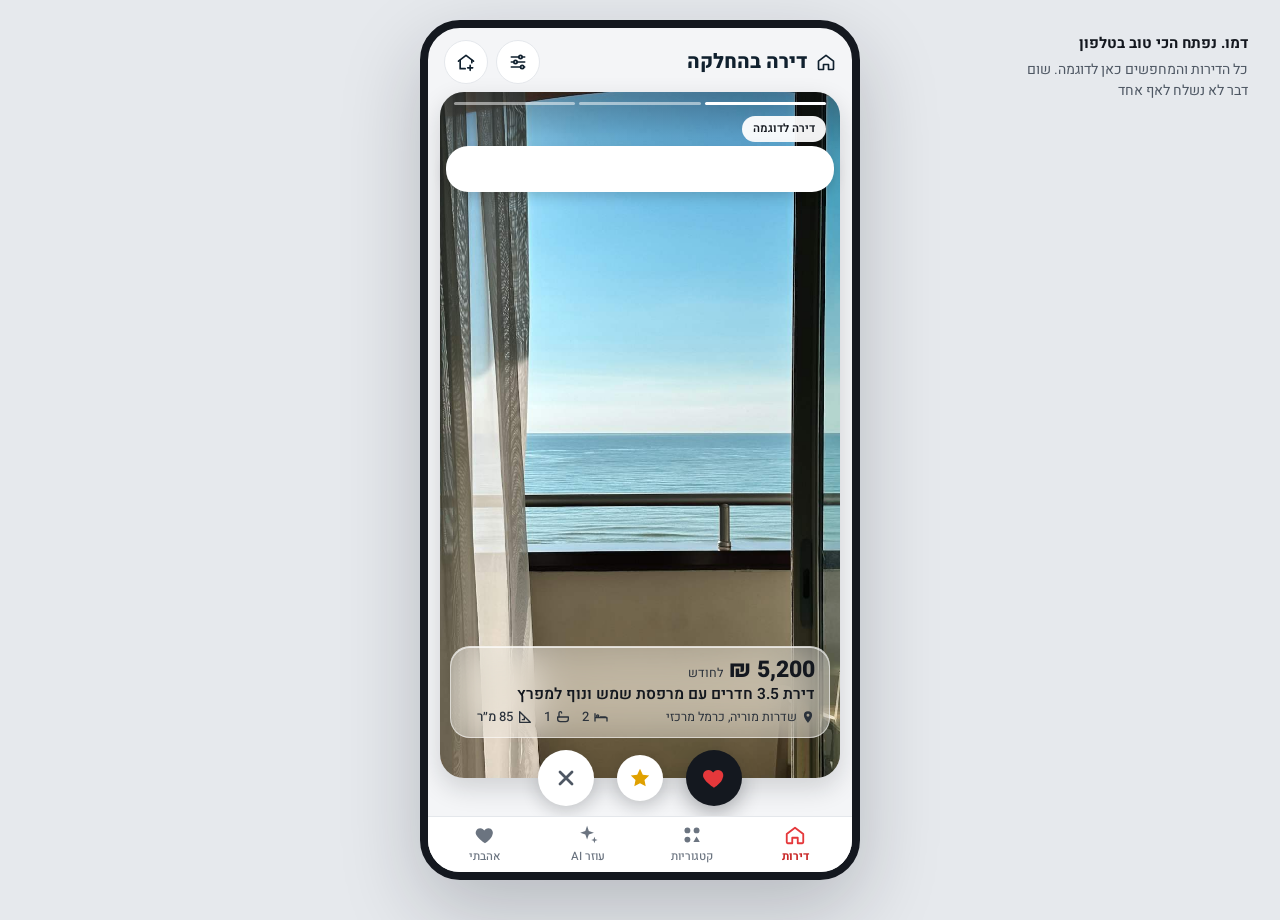
==== next/index.html @ 9be2443c "Preview at /next/: Hagai's picks from the 15 sketches (light shell, glass panel, red heart, fit ring" ====
<!doctype html>
<html lang="he" dir="rtl">
<head>
<meta charset="utf-8">
<meta name="viewport" content="width=device-width, initial-scale=1, viewport-fit=cover">
<meta name="theme-color" content="#F4F5F7">
<title>דירה בהחלקה · דמו</title>
<meta name="description" content="דמו לחיץ: מחליקים על דירות להשכרה במטרופולין חיפה, שומרים מה שאהבתם ושולחים פנייה לבעל הדירה.">
<meta property="og:title" content="דירה בהחלקה · דמו">
<meta property="og:description" content="מחליקים על דירות להשכרה. שומרים, מסמנים כוכב, ושולחים פנייה לבעל הדירה.">
<meta property="og:type" content="website">
<meta property="og:url" content="https://hagay-bot.github.io/dira-swipe-demo/v3/">
<meta property="og:image" content="https://hagay-bot.github.io/dira-swipe-demo/v3/og.png">
<meta property="og:image:width" content="1200">
<meta property="og:image:height" content="630">
<meta name="twitter:card" content="summary_large_image">
<link rel="preconnect" href="https://fonts.googleapis.com">
<link rel="preconnect" href="https://fonts.gstatic.com" crossorigin>
<link rel="stylesheet" href="https://fonts.googleapis.com/css2?family=Heebo:wght@400;500;600;700;800&display=swap">
<style>
/*
 * «זכוכית נוזלית» (הכרעת חגי 1.10.2026, כיוון 4): תמונה מלאה, פקדים צפים מזכוכית עבה, טקסט לבן.
 * כל צבע וכל זכוכית מוגדרים כאן. מראה אחד, בלי מצב כהה נפרד: הזכוכית יושבת תמיד על תמונה.
 */
:root {
  --ground: #1B3448;                      /* מתחת לתמונות, עד שהן נטענות */
  --tint: rgba(10, 24, 38, .32);          /* כהות מעל הרקע המטושטש, לקריאות */
  --ink: #FFFFFF;
  --ink-2: #DCE6F0;
  --ink-dark: #0E2A44;                    /* טקסט על זכוכית לבנה מלאה */
  --accent: #2E6CF6;
  --accent-2: #568FFF;
  --like: #23A866;
  --like-soft: #8EF5BE;
  --star: #2E6CF6;
  --star-soft: #A9C6FF;
  --nope: #F0473F;
  --nope-soft: #FFB4B4;
  --wait-soft: #FFD99A;

  /* זכוכית */
  --glass: rgba(255, 255, 255, .2);
  --glass-strong: rgba(255, 255, 255, .28);
  --glass-dim: rgba(255, 255, 255, .12);
  --glass-solid: rgba(255, 255, 255, .88);
  --glass-dark: rgba(14, 28, 44, .86);
  --edge: rgba(255, 255, 255, .6);
  --edge-dim: rgba(255, 255, 255, .38);
  --blur: blur(14px) saturate(1.9);
  --blur-heavy: blur(26px) saturate(1.8);
  --shine: inset 0 1.5px 1px rgba(255, 255, 255, .95), inset 0 -12px 26px rgba(255, 255, 255, .14);
  --lift: 0 14px 32px rgba(0, 0, 0, .22);
  --drop: radial-gradient(circle at 32% 26%, rgba(255, 255, 255, .95), rgba(255, 255, 255, .55) 42%, rgba(255, 255, 255, .35));
  --primary-fill: linear-gradient(180deg, rgba(86, 144, 255, .95), rgba(46, 108, 246, .95));
  --primary-glow: inset 0 1.5px 1px rgba(255, 255, 255, .7), inset 0 -8px 18px rgba(0, 0, 60, .2), 0 12px 26px rgba(46, 108, 246, .35);
  --text-lift: 0 1px 2px rgba(0, 0, 0, .35);

  --font: "Heebo", "Segoe UI", Arial, sans-serif;
  --fs-xs: 12px;
  --fs-s: 13.5px;
  --fs-m: 15.5px;
  --fs-l: 18px;
  --fs-xl: 21px;
  --fs-price: 28px;

  --sp-1: 4px;
  --sp-2: 8px;
  --sp-3: 12px;
  --sp-4: 16px;
  --sp-5: 20px;
  --sp-6: 24px;

  --r-s: 14px;
  --r-m: 20px;
  --r-l: 26px;
  --r-xl: 34px;
  --r-pill: 999px;

  --tap: 44px;
  --tabbar-room: 72px;                    /* כמה מקום להשאיר מעל התפריט הצף */
  --rb-offset: 83px;                      /* מרחק ✕ ו-♥ ממרכז ★ */
  --app-w: 440px;
  --swipe-ms: 300ms;                      /* נדרס מ-config.swipeMs בהפעלה */
  --snap-ms: 200ms;
  color-scheme: dark;
}

</style>
<style>
/* כל השאר. מאפיינים לוגיים בלבד (inline-start = ימין בעברית), בלי היפוכי כיוון */
* { box-sizing: border-box; -webkit-tap-highlight-color: transparent; }
[hidden] { display: none !important; }
html, body { height: 100%; margin: 0; }
body { background: var(--ground); color: var(--ink); font: 400 16px/1.5 var(--font); -webkit-font-smoothing: antialiased; overflow: hidden; }
button, input, select, textarea { font: inherit; color: inherit; }
button { cursor: pointer; }
option { color: var(--ink-dark); }
h1, h2, h3, p, ul, ol, dl, dd, fieldset { margin: 0; }
ul, ol { padding: 0; list-style: none; }
fieldset { border: 0; padding: 0; min-inline-size: 0; }
legend { padding: 0; }
a { color: var(--ink); }
:focus-visible { outline: 3px solid #FFFFFF; outline-offset: 2px; box-shadow: 0 0 0 6px rgba(46, 108, 246, .6); }
h1:focus, h2:focus { outline: none; box-shadow: none; }
::placeholder { color: rgba(255, 255, 255, .62); }
.sr-only { position: absolute !important; inline-size: 1px; block-size: 1px; padding: 0; margin: -1px; overflow: hidden; clip: rect(0 0 0 0); white-space: nowrap; border: 0; }

/* ——— חומרים: זכוכית, טיפה, כפתור ראשי ——— */
.glass, .app-top .brand, .icon-btn, .chip, .opt, .yn button, .btn-ghost, .tabbar, .sheet-x, .composer, .chat-top, .fav, .req, .owner-apt, .empty, .reveal, .stat-row div, .ai-card, .search, .note, .step, .form, .log table {
  background: var(--glass);
  border: 1px solid var(--edge);
  -webkit-backdrop-filter: var(--blur);
  backdrop-filter: var(--blur);
  box-shadow: var(--shine), var(--lift);
}
.btn-primary { background: var(--primary-fill); border: 1px solid rgba(255, 255, 255, .55); box-shadow: var(--primary-glow); color: #FFFFFF; }

/* ——— מעטפת: רקע מטושטש מתמונת הדירה, ומסכים מעליו ——— */
#app { position: relative; max-inline-size: var(--app-w); block-size: 100vh; block-size: 100dvh; margin-inline: auto; overflow: hidden; background: var(--ground); isolation: isolate; }
.ambient { position: absolute; inset: -120px; z-index: -1; background-color: var(--ground); background-size: cover; background-position: center; filter: blur(38px) saturate(1.7) brightness(.8); transition: background-image .6s; }
.ambient::after { content: ""; position: absolute; inset: 0; background: var(--tint); }
.screen-host { position: absolute; inset: 0; }
.screen { position: absolute; inset: 0; display: flex; flex-direction: column; text-shadow: var(--text-lift); }
.tabs-on .screen { padding-block-end: var(--tabbar-room); }
.scroll { overflow-y: auto; overscroll-behavior: contain; -webkit-overflow-scrolling: touch; }
.grow { flex: 1; min-block-size: 0; }
.aside { display: none; }
@media (min-width: 760px) {
  body { background: #0F2131; }
  #app { block-size: min(880px, calc(100dvh - 40px)); margin-block: 20px; border-radius: 40px; box-shadow: 0 30px 80px rgba(0, 0, 0, .45); border: 8px solid #1F3A50; }
  .aside { display: block; position: fixed; inset-block-start: 32px; inset-inline-start: 32px; max-inline-size: 230px; color: var(--ink-2); font-size: 14px; }
  .aside b { display: block; color: var(--ink); font-size: 15px; margin-block-end: var(--sp-1); }
}

/* ——— כותרות צפות ——— */
.app-top { position: relative; z-index: 6; display: flex; align-items: center; justify-content: space-between; gap: var(--sp-2); padding: 12px 14px 4px; }
.app-top .brand { display: flex; align-items: center; gap: 8px; block-size: 48px; padding-inline: 18px; border-radius: 24px; font-weight: 700; font-size: 19px; }
.brand svg { inline-size: 20px; block-size: 20px; }
.top-icons { display: flex; gap: var(--sp-2); }
.icon-btn { position: relative; inline-size: 48px; block-size: 48px; border-radius: 50%; display: grid; place-items: center; padding: 0; flex: none; color: var(--ink); }
.icon-btn svg { inline-size: 20px; block-size: 20px; }
.icon-btn .dot { position: absolute; inset-block-start: 9px; inset-inline-end: 9px; inline-size: 10px; block-size: 10px; border-radius: 50%; background: var(--nope); border: 2px solid #FFFFFF; }
.page-top { position: relative; display: flex; align-items: center; justify-content: center; min-block-size: 64px; padding: 12px 70px 4px; flex: none; }
.page-top h1 { display: flex; align-items: center; block-size: 48px; padding-inline: 22px; border-radius: 24px; font-size: 18px; font-weight: 700; text-align: center; background: var(--glass); border: 1px solid var(--edge); -webkit-backdrop-filter: var(--blur); backdrop-filter: var(--blur); box-shadow: var(--shine), var(--lift); }
.page-top .back { position: absolute; inset-inline-start: 14px; inset-block-start: 12px; }
.owner-top .brand { font-size: 16px; gap: 10px; }
.pill-demo { font-size: 11.5px; font-weight: 600; color: var(--ink-dark); background: var(--glass-solid); border-radius: var(--r-pill); padding: 3px 9px; text-shadow: none; }

/* ——— ניווט תחתון: קפסולה צפה ——— */
.tabbar { position: absolute; z-index: 30; inset-inline: 18px; inset-block-end: calc(10px + env(safe-area-inset-bottom)); block-size: 52px; border-radius: 26px; display: flex; align-items: center; gap: 2px; padding-inline: 6px; }
.tab { position: relative; flex: 1; block-size: 44px; border: 0; border-radius: 22px; background: none; display: grid; justify-items: center; align-content: center; gap: 2px; padding: 0; color: var(--ink); font-size: 11px; font-weight: 500; text-shadow: var(--text-lift); }
.tab svg { inline-size: 19px; block-size: 19px; }
.tab[aria-current="page"] { background: rgba(255, 255, 255, .38); color: var(--ink-dark); font-weight: 700; text-shadow: none; }
.tab .badge { position: absolute; inset-block-start: 0; inset-inline-end: calc(50% - 24px); min-inline-size: 18px; block-size: 18px; border-radius: var(--r-pill); background: var(--nope); color: #FFFFFF; font-size: 11px; line-height: 18px; padding-inline: 5px; text-shadow: none; }

/* ——— כפתורים ——— */
.btn-primary, .btn-ghost { display: flex; align-items: center; justify-content: center; gap: var(--sp-2); inline-size: 100%; min-block-size: 52px; border-radius: 26px; padding: 12px var(--sp-4); font-weight: 700; text-decoration: none; text-align: center; text-shadow: none; }
.btn-primary { font-size: 16.5px; }
.btn-ghost { color: var(--ink); font-size: var(--fs-m); font-weight: 600; }
.btn-primary svg, .btn-ghost svg { inline-size: 19px; block-size: 19px; flex: none; }
.btn-small { inline-size: auto; min-block-size: 44px; padding: 8px 16px; font-size: 14.5px; }
.btn-row { display: grid; gap: 10px; }
.two-btn { display: grid; grid-template-columns: 1fr 1fr; gap: 10px; }
.chips { display: flex; gap: var(--sp-2); overflow-x: auto; padding: var(--sp-1) 14px var(--sp-2); scrollbar-width: none; }
.chips::-webkit-scrollbar { display: none; }
.chip { flex: none; display: inline-flex; align-items: center; gap: 6px; min-block-size: 38px; border-radius: 19px; padding: 5px 14px; font-size: 14px; font-weight: 600; white-space: nowrap; color: var(--ink); box-shadow: var(--shine); }
.chip.on, .chip[aria-pressed="true"], .opt[aria-pressed="true"], .yn button[aria-pressed="true"] { background: var(--glass-solid); border-color: rgba(255, 255, 255, .95); color: var(--ink-dark); text-shadow: none; }
.chip svg { inline-size: 15px; block-size: 15px; }
.opts { display: flex; flex-wrap: wrap; gap: var(--sp-2); }
.opt { min-inline-size: var(--tap); min-block-size: 40px; border-radius: 20px; padding: 6px 16px; font-weight: 600; font-size: 14.5px; color: var(--ink); box-shadow: var(--shine); }
.linkish { border: 0; background: none; color: var(--ink); text-decoration: underline; text-underline-offset: 3px; font-weight: 700; padding: var(--sp-1) 0; min-block-size: 32px; justify-self: start; }

/* ——— טפסים ——— */
.field { display: grid; gap: 6px; }
.field > label, .field > .label, .media-add .label { font-size: 13px; font-weight: 600; color: var(--ink-2); }
.field input, .field select, .field textarea { inline-size: 100%; min-block-size: 46px; padding: 10px 14px; border-radius: 16px; font-size: 15.5px; color: var(--ink); background: var(--glass-dim); border: 1px solid var(--edge-dim); text-shadow: none; }
.field input:focus, .field select:focus, .field textarea:focus { outline: none; border-color: #FFFFFF; background: rgba(255, 255, 255, .18); }
.field textarea { min-block-size: 84px; resize: vertical; line-height: 1.5; }
.field .err { color: var(--nope-soft); font-size: 13px; font-weight: 600; }
.field.bad > label { color: var(--nope-soft); }
.field.bad input, .field.bad select { background: rgba(255, 90, 90, .16); border: 1.5px solid rgba(255, 150, 150, .85); }
.row2 { display: grid; grid-template-columns: 1fr 1fr; gap: var(--sp-3); }
.row3 { display: grid; grid-template-columns: repeat(3, 1fr); gap: 10px; }
.note { font-size: 13.5px; color: var(--ink-2); border-radius: var(--r-s); padding: 10px var(--sp-3); box-shadow: var(--shine); }
.fine { font-size: 13.5px; color: var(--ink-2); text-align: center; }

/* ——— ערימה: התמונה ממלאת את המסך, הפקדים צפים ——— */
.deck-screen .app-top { position: absolute; inset-inline: 0; inset-block-start: 0; }
.deck-screen .filter-row { position: absolute; z-index: 6; inset-inline: 0; inset-block-start: 66px; }
.filter-row .chip { font-size: 13px; min-block-size: 34px; padding: 3px 12px; }
.deck { position: absolute; inset: 0; }
.card { position: absolute; inset: 0; overflow: hidden; background: var(--ground); touch-action: none; user-select: none; -webkit-user-select: none; will-change: transform; }
.card.under { transform: scale(.94); border-radius: 34px; filter: brightness(.7); }
.card.fly { transition: transform var(--swipe-ms) cubic-bezier(.3, .6, .4, 1), opacity var(--swipe-ms); border-radius: 34px; }
.card.snap { transition: transform var(--snap-ms) ease; }
.card:focus-visible { outline-offset: -6px; }
.card::after { content: ""; position: absolute; inset-inline: 0; inset-block-end: 0; block-size: 36%; background: linear-gradient(to top, rgba(8, 18, 30, .78), rgba(8, 18, 30, .35) 55%, rgba(8, 18, 30, 0)); pointer-events: none; }
.photo, .photo svg, .photo img { position: absolute; inset: 0; inline-size: 100%; block-size: 100%; object-fit: cover; display: block; }
.bars { position: absolute; inset-block-start: 122px; inset-inline: 28px; display: flex; gap: 5px; z-index: 2; }
.filter-row:not([hidden]) ~ .deck .bars { inset-block-start: 116px; }
.bar { flex: 1; block-size: 4px; border-radius: 4px; background: rgba(255, 255, 255, .4); }
.bar.on { background: #FFFFFF; }
.card-tags { position: absolute; inset-block-start: 136px; inset-inline: 22px; display: flex; gap: 6px; flex-wrap: wrap; z-index: 2; }
.tag { font-size: 12.5px; font-weight: 600; border-radius: var(--r-pill); padding: 5px 12px; color: var(--ink); background: rgba(255, 255, 255, .22); border: 1px solid var(--edge); -webkit-backdrop-filter: blur(10px); backdrop-filter: blur(10px); box-shadow: inset 0 1px 1px rgba(255, 255, 255, .9); text-shadow: var(--text-lift); }
.tag-mine { background: rgba(52, 199, 123, .45); }
.tag-star { background: rgba(46, 108, 246, .5); }
.tag-similar { background: rgba(14, 42, 68, .45); }
.info { position: absolute; z-index: 3; inset-inline: 18px; inset-block-end: 118px; padding: 0; display: grid; gap: 0; cursor: pointer; text-shadow: 0 1px 3px rgba(0, 0, 0, .7), 0 0 12px rgba(0, 0, 0, .35); }
/* התמונה מוכרת את הדירה: המידע בשורה אחת לכותרת, קטן, צמוד לכפתורים, והזכוכית שקופה כמעט לגמרי */
.info .title { font-size: 16.5px; font-weight: 700; line-height: 1.25; white-space: nowrap; overflow: hidden; text-overflow: ellipsis; }
.loc { display: flex; align-items: center; gap: var(--sp-1); font-size: 12.5px; line-height: 1.35; color: #EEF4FA; }
.loc svg { inline-size: 14px; block-size: 14px; flex: none; }
.specs-row { display: flex; align-items: center; justify-content: space-between; gap: var(--sp-2); }
.info .price { font-size: 18px; line-height: 1.3; }
.info .specs { font-size: 12.5px; }
.price { font-size: var(--fs-price); font-weight: 700; font-variant-numeric: tabular-nums; white-space: nowrap; }
.specs { display: flex; gap: var(--sp-3); font-size: 14px; font-weight: 600; font-variant-numeric: tabular-nums; }
.specs > span { display: inline-flex; align-items: center; gap: var(--sp-1); white-space: nowrap; }
.specs svg { inline-size: 16px; block-size: 16px; }
.stamp { position: absolute; inset-block-start: 200px; z-index: 4; opacity: 0; pointer-events: none; font-size: 26px; font-weight: 700; padding: 6px 18px; border-radius: 22px; border: 2px solid; background: rgba(255, 255, 255, .88); text-shadow: none; }
.stamp-like { inset-inline-end: 26px; color: var(--like); transform: rotate(-10deg); }
.stamp-nope { inset-inline-start: 26px; color: var(--nope); transform: rotate(10deg); }
.stamp-star { inset-block-start: 250px; inset-inline: 0; margin-inline: auto; inline-size: max-content; color: var(--star); }
/*
 * הכרעה 5: ✕ משמאל, ★ באמצע, ♥ מימין. המיקום קבוע במפורש ולא תלוי ב-direction:
 * שלושת הכפתורים באותו תא ממורכז, וכל אחד מוזז על ציר x הפיזי. סדר ה-DOM ♥ ★ ✕ שומר על סדר קריאה מימין לשמאל.
 */
.actions { position: absolute; z-index: 5; inset-inline: 0; inset-block-end: 68px; display: grid; place-items: center; }
.actions > .rb { grid-area: 1 / 1; }
.rb-like { translate: var(--rb-offset) 0; }
.rb-nope { translate: calc(-1 * var(--rb-offset)) 0; }
.rb { display: grid; place-items: center; inline-size: 48px; block-size: 48px; border-radius: 50%; padding: 0; background: var(--drop); border: 1px solid rgba(255, 255, 255, .8); -webkit-backdrop-filter: blur(10px) saturate(1.8); backdrop-filter: blur(10px) saturate(1.8); box-shadow: inset 0 -6px 14px rgba(255, 255, 255, .4), 0 12px 26px rgba(0, 0, 0, .22); transition: transform .12s; }
.rb svg { inline-size: 22px; block-size: 22px; }
.rb-nope { color: var(--nope); }
.rb-star { color: var(--star); inline-size: 44px; block-size: 44px; }
.rb-star svg { inline-size: 19px; block-size: 19px; }
.rb-like { color: var(--like); }
.rb:active { transform: scale(.92); }

/* ——— מסך ריק ——— */
.empty { position: absolute; z-index: 3; inset-inline: 18px; inset-block-start: 50%; transform: translateY(-55%); display: flex; flex-direction: column; align-items: center; text-align: center; padding: 28px 22px 22px; gap: 10px; border-radius: var(--r-xl); }
.screen > .scroll > .empty, [data-body] > .empty { position: static; transform: none; margin: 40px 18px; }
.empty .big { inline-size: 72px; block-size: 72px; border-radius: 50%; display: grid; place-items: center; color: var(--ink-dark); background: var(--drop); border: 1px solid rgba(255, 255, 255, .8); text-shadow: none; }
.empty .big svg { inline-size: 32px; block-size: 32px; }
.empty h2 { font-size: 20px; font-weight: 700; }
.empty p { color: var(--ink-2); max-inline-size: 30ch; }
.empty .btn-row { inline-size: 100%; margin-block-start: 6px; }

/* ——— הודעות ——— */
.toast { position: absolute; inset-inline: 18px; inset-block-start: 118px; z-index: 70; padding: 12px 16px; border-radius: 22px; font-size: 14.5px; font-weight: 600; color: var(--ink); background: rgba(14, 30, 48, .72); border: 1px solid rgba(255, 255, 255, .35); -webkit-backdrop-filter: var(--blur); backdrop-filter: var(--blur); box-shadow: var(--shine), var(--lift); opacity: 0; transform: translateY(-12px); pointer-events: none; transition: opacity .2s, transform .2s; }
.toast.show { opacity: 1; transform: none; }
.toast.ok { background: rgba(26, 120, 76, .78); }
.banner { position: absolute; inset-block-start: 12px; inset-inline: 14px; z-index: 65; display: flex; align-items: center; gap: var(--sp-3); padding: 10px 14px; border-radius: 28px; text-align: start; color: var(--ink); background: rgba(255, 255, 255, .24); border: 1px solid var(--edge); -webkit-backdrop-filter: var(--blur-heavy); backdrop-filter: var(--blur-heavy); box-shadow: var(--shine), var(--lift); transform: translateY(-140%); transition: transform .35s cubic-bezier(.2, .9, .3, 1.2); text-shadow: var(--text-lift); }
.banner.show { transform: none; }
.banner-sign { flex: none; inline-size: 40px; block-size: 40px; border-radius: 50%; display: grid; place-items: center; color: var(--like); background: var(--drop); border: 1px solid rgba(255, 255, 255, .8); }
.banner-sign svg { inline-size: 18px; block-size: 18px; }
.banner-text b { display: block; font-size: 15px; }
.banner-text span { font-size: var(--fs-s); color: #EEF4FA; }

/* כשגיליון פתוח, ההודעה עולה למעלה כדי לא להסתיר את הכפתור הראשי */
/* ההודעה למעלה, מתחת לכותרת, כדי לא להסתיר את התמונה ואת הכפתורים. כשגיליון פתוח היא עולה עוד */
#app:has(> .sheet) .toast { inset-block-start: 14px; }

/* ——— גיליון: זכוכית כהה שעולה מעל התמונה ——— */
.sheet { position: absolute; inset: 0; z-index: 60; display: flex; flex-direction: column; justify-content: flex-end; }
.sheet-scrim { position: absolute; inset: 0; background: rgba(6, 14, 24, .6); border: 0; inline-size: 100%; padding: 0; }
.sheet-body { position: relative; max-block-size: 90%; display: flex; flex-direction: column; border-radius: 36px 36px 0 0; color: var(--ink); background: var(--glass-dark); border: 1px solid rgba(255, 255, 255, .4); border-block-end: 0; -webkit-backdrop-filter: var(--blur-heavy); backdrop-filter: var(--blur-heavy); box-shadow: inset 0 1.5px 1px rgba(255, 255, 255, .7), 0 -10px 40px rgba(0, 0, 0, .25); animation: up .3s cubic-bezier(.2, .9, .3, 1); text-shadow: var(--text-lift); }
@keyframes up { from { transform: translateY(60px); opacity: .6; } to { transform: none; opacity: 1; } }
.sheet-bar { position: relative; display: flex; justify-content: center; padding-block: 10px 4px; }
.sheet-grip { inline-size: 40px; block-size: 5px; border-radius: 5px; background: rgba(255, 255, 255, .45); }
.sheet-x { position: absolute; inset-inline-end: 14px; inset-block-start: 10px; inline-size: 40px; block-size: 40px; border-radius: 50%; display: grid; place-items: center; padding: 0; color: var(--ink); box-shadow: var(--shine); }
.sheet-x svg { inline-size: 18px; block-size: 18px; }
.sheet-content { overflow-y: auto; overscroll-behavior: contain; padding: 6px 18px calc(24px + env(safe-area-inset-bottom)); display: grid; gap: 12px; }
.sheet-content h2 { font-size: 21px; font-weight: 700; line-height: 1.3; padding-inline-end: 44px; }
.sheet-content .sub { color: var(--ink-2); font-size: 13.5px; margin-block-start: -8px; }
.sheet-head { display: flex; align-items: center; justify-content: space-between; gap: var(--sp-2); padding-inline-end: 44px; }
.sheet-head h2 { display: flex; align-items: center; gap: 6px; padding: 0; }
.sheet-head svg { inline-size: 20px; block-size: 20px; }
.q { display: grid; gap: var(--sp-2); }
.q-label { display: block; font-weight: 600; font-size: 14px; color: var(--ink-2); }
.range { inline-size: 100%; accent-color: #FFFFFF; block-size: 32px; margin: 0; }
.range-out { font-weight: 700; font-variant-numeric: tabular-nums; color: var(--ink); }
.search { display: flex; align-items: center; gap: var(--sp-2); border-radius: 23px; padding-inline: 14px; box-shadow: var(--shine); }
.search:focus-within { border-color: #FFFFFF; }
.search input { flex: 1; border: 0; padding: 11px 0; font-size: 16px; background: transparent; min-inline-size: 0; color: var(--ink); }
.search input:focus { outline: none; }
.search svg { inline-size: 18px; block-size: 18px; flex: none; }
.sheet-foot { margin-block-start: var(--sp-2); }
.sheet-photo { position: relative; block-size: 200px; border-radius: 24px; overflow: hidden; border: 1px solid rgba(255, 255, 255, .35); }
.detail-price { display: flex; justify-content: space-between; align-items: center; gap: var(--sp-2); }
.detail-price .price { font-size: 26px; }
.kv { display: grid; grid-template-columns: auto 1fr; gap: 7px 14px; font-size: 14.5px; padding: 12px 14px; border-radius: var(--r-m); background: rgba(255, 255, 255, .1); border: 1px solid rgba(255, 255, 255, .28); }
.kv dt { color: #C9D6E3; }
.kv dd { font-weight: 600; font-variant-numeric: tabular-nums; }
.kv dd.yes { color: var(--like-soft); }
.kv dd.no { color: var(--nope-soft); }
.feat-list { display: flex; flex-wrap: wrap; gap: 6px; }
.feat-list li { font-size: 13px; font-weight: 600; padding: 5px 11px; border-radius: var(--r-pill); background: rgba(255, 255, 255, .16); border: 1px solid rgba(255, 255, 255, .4); box-shadow: inset 0 1px 1px rgba(255, 255, 255, .6); }
.sec-title { font-weight: 700; font-size: 15px; margin-block-start: 4px; }
.credit { font-size: 12px; color: #B9C8D6; }
.sheet-actions { position: sticky; inset-block-end: calc(-24px - env(safe-area-inset-bottom)); margin-inline: -18px; margin-block-end: calc(-24px - env(safe-area-inset-bottom)); padding: 14px 18px calc(22px + env(safe-area-inset-bottom)); background: rgba(14, 28, 44, .94); border-block-start: 1px solid rgba(255, 255, 255, .22); -webkit-backdrop-filter: blur(20px); backdrop-filter: blur(20px); }
.status { text-align: center; font-weight: 700; padding: 10px; border-radius: var(--r-pill); text-shadow: none; }
.status.ok { color: #FFFFFF; background: rgba(52, 199, 123, .45); border: 1px solid rgba(170, 255, 205, .65); }
.status.wait { color: #FFFFFF; background: rgba(240, 170, 40, .42); border: 1px solid rgba(255, 220, 150, .7); }

/* ——— אהבתי ——— */
.fav-list { display: grid; gap: 10px; padding: 6px 14px var(--sp-4); }
.fav { display: flex; align-items: center; gap: var(--sp-2); border-radius: var(--r-l); padding: 10px; }
.fav-main { flex: 1; min-inline-size: 0; display: flex; align-items: center; gap: var(--sp-3); border: 0; background: none; padding: 0; text-align: start; color: var(--ink); }
.fav .thumb { position: relative; flex: none; inline-size: 76px; block-size: 76px; border-radius: 18px; overflow: hidden; border: 1px solid rgba(255, 255, 255, .5); }
.fav .main { flex: 1; min-inline-size: 0; display: grid; }
.fav .main b { font-size: 15px; font-weight: 700; line-height: 1.3; overflow: hidden; text-overflow: ellipsis; white-space: nowrap; }
.fav .main .p { color: var(--star-soft); font-weight: 700; font-size: 15px; }
.fav .main small { color: var(--ink-2); font-size: 12.5px; }
.fav .side { flex: none; display: grid; justify-items: center; gap: 6px; }
.unsave { inline-size: 40px; block-size: 40px; }
.unsave svg { color: var(--nope-soft); inline-size: 18px; block-size: 18px; }
.state { font-size: 11.5px; font-weight: 700; border-radius: var(--r-pill); padding: 3px 9px; white-space: nowrap; color: #FFFFFF; text-shadow: none; }
.state.wait { background: rgba(240, 170, 40, .45); border: 1px solid rgba(255, 220, 150, .7); }
.state.ok { background: rgba(52, 199, 123, .42); border: 1px solid rgba(160, 255, 200, .6); }
.state.star { background: rgba(46, 108, 246, .45); border: 1px solid rgba(170, 200, 255, .65); }
[data-body] > .fine { padding: 0 var(--sp-5) var(--sp-4); }

/* ——— קטגוריות ——— */
.cat-grid { display: grid; grid-template-columns: 1fr 1fr; gap: var(--sp-3); padding: 6px 14px var(--sp-5); }
.cat { position: relative; inline-size: 100%; block-size: 160px; border-radius: var(--r-l); overflow: hidden; padding: 0; background: var(--ground); border: 1px solid rgba(255, 255, 255, .5); box-shadow: var(--lift); color: var(--ink); }
.cat .label { position: absolute; inset-inline: 8px; inset-block-end: 8px; z-index: 2; padding: 8px 12px; border-radius: 18px; font-weight: 700; font-size: 16px; text-align: start; background: rgba(255, 255, 255, .2); border: 1px solid var(--edge); -webkit-backdrop-filter: var(--blur); backdrop-filter: var(--blur); box-shadow: inset 0 1px 1px rgba(255, 255, 255, .9); text-shadow: var(--text-lift); }
.cat .label small { display: block; font-weight: 500; font-size: 12px; color: #EEF4FA; }
.cat .badge2 { position: absolute; inset-inline-end: 10px; inset-block-start: 10px; z-index: 2; inline-size: 36px; block-size: 36px; border-radius: 50%; display: grid; place-items: center; font-size: 18px; background: var(--drop); border: 1px solid rgba(255, 255, 255, .8); }

/* ——— עוזר ושיחה ——— */
.msgs { flex: 1; min-block-size: 0; overflow-y: auto; padding: 10px 14px; display: flex; flex-direction: column; gap: 10px; }
.msg { max-inline-size: 82%; padding: 10px 14px; font-size: 15px; line-height: 1.45; }
.msg.me { align-self: flex-start; border-radius: 22px 22px 22px 6px; background: var(--primary-fill); border: 1px solid rgba(255, 255, 255, .5); box-shadow: inset 0 1px 1px rgba(255, 255, 255, .6), 0 8px 20px rgba(46, 108, 246, .25); }
.msg.them, .msg.bot { align-self: flex-end; border-radius: 22px 22px 6px 22px; background: var(--glass); border: 1px solid var(--edge); -webkit-backdrop-filter: var(--blur); backdrop-filter: var(--blur); box-shadow: inset 0 1.5px 1px rgba(255, 255, 255, .9), 0 8px 20px rgba(0, 0, 0, .15); }
.msg.sys { align-self: center; max-inline-size: 92%; background: transparent; color: var(--ink-2); font-size: 12.5px; text-align: center; padding: 2px var(--sp-2); }
.suggest { padding: 0; flex-wrap: wrap; overflow: visible; }
.ai-results { align-self: stretch; display: grid; gap: 10px; }
.ai-results .head { display: flex; align-items: center; gap: 6px; font-weight: 600; font-size: 14px; color: var(--ink-2); }
.ai-results .head svg { inline-size: 16px; block-size: 16px; }
.ai-card { border-radius: var(--r-l); overflow: hidden; }
.ai-card .pic { position: relative; block-size: 140px; }
.ai-card .body { padding: 12px 14px 14px; }
.ai-card h2 { font-size: var(--fs-m); font-weight: 700; }
.ai-card .meta { display: flex; justify-content: space-between; gap: var(--sp-2); color: var(--ink-2); font-size: var(--fs-s); margin-block: 2px var(--sp-2); }
.ai-card .meta .p { color: var(--ink); font-weight: 700; white-space: nowrap; }
.ai-card .two-btn > * { min-block-size: 44px; padding: 8px 10px; font-size: 14.5px; border-radius: 22px; }
.typing { align-self: flex-end; display: flex; gap: var(--sp-1); padding: 14px 16px; border-radius: 22px; background: var(--glass); border: 1px solid var(--edge); }
.typing i { inline-size: 6px; block-size: 6px; border-radius: 50%; background: #FFFFFF; animation: blink 1s infinite; }
.typing i:nth-child(2) { animation-delay: .15s; }
.typing i:nth-child(3) { animation-delay: .3s; }
@keyframes blink { 0%, 80%, 100% { opacity: .25; } 40% { opacity: 1; } }
.composer { flex: none; display: flex; align-items: center; gap: var(--sp-2); margin: 8px 14px 20px; block-size: 62px; padding-inline: 8px; border-radius: 31px; }
.tabs-on .composer { margin-block-end: 6px; }
.composer input { flex: 1; min-inline-size: 0; block-size: 44px; border: 0; border-radius: 22px; padding: 0 14px; font-size: 15.5px; color: var(--ink); background: rgba(255, 255, 255, .12); }
.composer input:focus { outline: none; background: rgba(255, 255, 255, .2); }
.composer button { flex: none; inline-size: 46px; block-size: 46px; border-radius: 50%; display: grid; place-items: center; color: #FFFFFF; background: var(--primary-fill); border: 1px solid rgba(255, 255, 255, .6); box-shadow: inset 0 1px 1px rgba(255, 255, 255, .7); }
.composer button svg { inline-size: 20px; block-size: 20px; }
.chat-top { flex: none; display: flex; align-items: center; gap: 10px; margin: 12px 14px 4px; block-size: 64px; padding-inline: 8px; border-radius: 32px; }
.chat-top .icon-btn { inline-size: 46px; block-size: 46px; box-shadow: var(--shine); }
.chat-top h1 { font-size: 16px; font-weight: 700; }
.chat-top span:not(.avatar) { display: block; font-size: 12.5px; color: var(--ink-2); white-space: nowrap; overflow: hidden; text-overflow: ellipsis; }
.chat-top > div { min-inline-size: 0; }
.avatar { flex: none; inline-size: 42px; block-size: 42px; border-radius: 50%; display: grid; place-items: center; font-weight: 700; background: var(--primary-fill); border: 1px solid rgba(255, 255, 255, .6); }
.after-chat { align-self: stretch; margin-block-start: 8px; }

/* ——— התאמה ——— */
.match { justify-content: flex-start; padding: 48px 18px 28px; gap: 18px; text-align: center; }
.match::before { content: ""; position: absolute; inset: 0; z-index: -1; background: rgba(8, 20, 34, .2); }
.match-center { display: grid; justify-items: center; gap: 16px; }
.match .hello { display: inline-flex; align-items: center; gap: 8px; block-size: 40px; padding-inline: 18px; border-radius: 20px; font-weight: 700; font-size: 15px; background: var(--glass); border: 1px solid var(--edge); -webkit-backdrop-filter: var(--blur); backdrop-filter: var(--blur); box-shadow: var(--shine); }
.match .hello svg { inline-size: 18px; block-size: 18px; color: var(--like-soft); }
.match-art { position: relative; inline-size: 176px; block-size: 176px; border-radius: 50%; overflow: hidden; border: 8px solid rgba(255, 255, 255, .3); box-shadow: inset 0 2px 1px rgba(255, 255, 255, .95), 0 20px 44px rgba(0, 0, 0, .3); }
.match-art .photo { inset: 0; }
.match h1 { font-size: 24px; font-weight: 700; line-height: 1.25; text-wrap: balance; text-shadow: 0 2px 6px rgba(0, 0, 0, .35); }
.match .sub { margin-block-start: -8px; color: #E6EEF6; font-size: 14.5px; }
.reveal { padding: 16px 18px; border-radius: 28px; display: grid; gap: 12px; text-align: start; font-size: 14.5px; }
.reveal > div { display: flex; gap: 12px; }
.reveal dt { flex: none; min-inline-size: 100px; color: #CFE8FF; font-weight: 700; }
.match .btn-row { margin-block-start: auto; }

/* ——— פרטים אחרי התאמה ——— */
.form { margin: 6px 14px 20px; padding: 18px 16px; border-radius: 28px; display: grid; align-content: start; gap: 14px; }
.form .sub { color: var(--ink-2); font-size: 14.5px; }

/* ——— פרסום דירה ——— */
.stepper { padding: 6px 14px var(--sp-6); display: grid; gap: 10px; align-content: start; }
.step { position: relative; padding: 8px 14px 8px 14px; padding-inline-start: 54px; border-radius: 26px; background: var(--glass-dim); border-color: rgba(255, 255, 255, .3); box-shadow: inset 0 1px 1px rgba(255, 255, 255, .5); }
.step.on { padding-block: 12px 16px; background: var(--glass); border-color: var(--edge); box-shadow: var(--shine), var(--lift); }
.step.done { background: rgba(255, 255, 255, .14); border-color: rgba(255, 255, 255, .45); }
.step h2 { font-size: 16px; }
.step-head { display: flex; align-items: center; min-block-size: var(--tap); border: 0; background: none; inline-size: 100%; padding: 0; text-align: start; font-weight: 700; font-size: 16px; color: var(--ink); }
.step-head[aria-disabled="true"] { cursor: default; }
.step:not(.on):not(.done) .step-head { color: var(--ink-2); font-weight: 600; }
.step-num { position: absolute; inset-inline-start: 14px; inset-block-start: 15px; inline-size: 30px; block-size: 30px; border-radius: 50%; display: grid; place-items: center; font-size: 14px; font-weight: 700; color: var(--ink); border: 1px solid rgba(255, 255, 255, .45); text-shadow: none; }
.step.on .step-num { color: var(--ink-dark); background: var(--glass-solid); border-color: transparent; inset-block-start: 19px; }
.step.done .step-num { background: rgba(52, 199, 123, .55); border-color: rgba(180, 255, 210, .7); }
.step.done .step-num svg { inline-size: 15px; block-size: 15px; }
.step-body { display: grid; gap: 14px; padding: 8px 0 2px; margin-inline-start: -40px; }
.step-fields { display: grid; gap: 14px; }
.sub-h { font-weight: 700; font-size: 14px; margin-block-start: var(--sp-1); }
.with-ai { position: relative; }
.with-ai input, .with-ai textarea { padding-inline-end: 56px; }
.ai-btn { position: absolute; inset-inline-end: 4px; inset-block-start: 26px; inline-size: 40px; block-size: 40px; border-radius: 50%; display: grid; place-items: center; color: #FFFFFF; background: radial-gradient(circle at 32% 26%, rgba(255, 255, 255, .7), rgba(140, 180, 255, .45) 45%, rgba(70, 120, 240, .55)); border: 1px solid rgba(255, 255, 255, .7); box-shadow: inset 0 -6px 12px rgba(255, 255, 255, .25); }
.ai-btn svg { inline-size: 19px; block-size: 19px; }
.ai-btn.busy svg { animation: spin 1s linear infinite; }
@keyframes spin { to { transform: rotate(360deg); } }
.yn-row { display: flex; align-items: center; justify-content: space-between; gap: 10px; font-size: 15px; }
.yn { display: flex; gap: 6px; }
.yn button { min-inline-size: 56px; min-block-size: 40px; border-radius: 20px; padding: 6px 12px; font-weight: 600; color: var(--ink); box-shadow: var(--shine); }
.step-actions { display: grid; grid-template-columns: 1.4fr 1fr; gap: 10px; }
.step-actions > :only-child { grid-column: 1 / -1; }
.media-add { display: flex; align-items: center; justify-content: space-between; gap: 10px; }
.media-add label { position: relative; cursor: pointer; }
.media-add label:focus-within { outline: 3px solid #FFFFFF; outline-offset: 2px; }
.thumbs { display: flex; gap: var(--sp-2); flex-wrap: wrap; align-items: center; }
.thumbs img { inline-size: 76px; block-size: 76px; object-fit: cover; border-radius: 18px; border: 1px solid rgba(255, 255, 255, .5); }
.thumbs .count { font-size: 13px; color: var(--ink-2); }

/* ——— צד בעל הדירה ——— */
.owner-apt { display: flex; gap: var(--sp-3); align-items: center; margin: 4px 14px 0; padding: 10px; border-radius: var(--r-l); }
.li-thumb { position: relative; flex: none; inline-size: 64px; block-size: 64px; border-radius: 18px; overflow: hidden; border: 1px solid rgba(255, 255, 255, .5); }
.owner-apt b { display: block; font-size: 15.5px; }
.owner-apt span { font-size: 13px; color: var(--ink-2); }
.sect-h { display: flex; justify-content: space-between; align-items: baseline; padding: 16px 20px 4px; }
.sect-h h2 { font-size: 17px; font-weight: 700; }
.sect-h span { font-size: 13px; color: var(--ink-2); }
.rule { margin-inline: 20px; font-size: 12.5px; line-height: 1.5; color: var(--ink-2); }
.list { display: grid; gap: 8px; margin: 12px 14px 0; }
.req { display: grid; grid-template-columns: minmax(0, 1fr) auto; gap: 4px 10px; align-items: center; padding: 10px 14px; border-radius: 22px; inline-size: 100%; text-align: start; color: var(--ink); box-shadow: var(--shine); }
.req-name { font-weight: 700; font-size: 15.5px; }
.req-name small { font-weight: 400; color: var(--ink-2); font-size: 12px; margin-inline-start: 6px; }
.req-meta { grid-column: 1 / -1; display: flex; flex-wrap: wrap; gap: var(--sp-1) 12px; font-size: 13px; color: var(--ink-2); font-variant-numeric: tabular-nums; }
.req-meta .yes { color: var(--like-soft); font-weight: 600; }
.req-meta .no { color: var(--nope-soft); font-weight: 600; }
.fit-tag { font-size: 12px; font-weight: 700; border-radius: var(--r-pill); padding: 3px 10px; color: #FFFFFF; text-shadow: none; }
.fit { background: rgba(52, 199, 123, .45); border: 1px solid rgba(170, 255, 205, .65); }
.unfit { background: rgba(255, 255, 255, .14); border: 1px solid rgba(255, 255, 255, .4); }
.req.decided .req-name, .req.decided .req-meta { opacity: .75; }
.anon { display: grid; grid-template-columns: repeat(3, 1fr); gap: var(--sp-2); }
.anon > div { border-radius: var(--r-m); padding: var(--sp-3) var(--sp-2); text-align: center; display: flex; flex-direction: column-reverse; background: rgba(255, 255, 255, .12); border: 1px solid rgba(255, 255, 255, .3); }
.anon dd { font-size: 16px; font-weight: 700; font-variant-numeric: tabular-nums; }
.anon dt { font-size: var(--fs-xs); color: var(--ink-2); }
.hidden-list { font-size: var(--fs-s); color: var(--ink-2); }
.owner-foot { padding: var(--sp-5) 14px 28px; }

/* ——— יומן ——— */
.log { padding: 6px 14px var(--sp-4); font-size: 14px; display: grid; gap: var(--sp-3); align-content: start; }
.log table { inline-size: 100%; border-collapse: separate; border-spacing: 0; border-radius: var(--r-m); overflow: hidden; font-variant-numeric: tabular-nums; }
.log td, .log th { text-align: start; padding: 7px 8px; border-block-end: 1px solid rgba(255, 255, 255, .18); }
.stat-row { display: grid; grid-template-columns: repeat(3, 1fr); gap: var(--sp-2); }
.stat-row div { border-radius: var(--r-m); padding: 10px; font-size: 12.5px; color: var(--ink-2); box-shadow: var(--shine); }
.stat-row b { display: block; font-size: 22px; font-weight: 700; color: var(--ink); }

@media (prefers-reduced-motion: reduce) {
  *, *::before, *::after { animation: none !important; transition: none !important; }
}

/* מסכים נמוכים (טלפון קטן): מסך ההתאמה נכנס בלי גלילה */
@media (max-height: 700px) {
  .match { padding-block: 24px 18px; gap: 12px; }
  .match-center { gap: 10px; }
  .match-art { inline-size: 120px; block-size: 120px; border-width: 6px; }
  .match h1 { font-size: 21px; }
  .reveal { padding: 12px 14px; gap: 8px; font-size: 13.5px; }
}

/*
 * ——— הכרעת חגי 1.10: עיצוב 3 «תג מחיר» עם הכפתורים של עיצוב 1 «שקט» ———
 * מחיר בתג בצבע המותג למעלה, שתי שורות מידע למטה, כפתורי פעולה כהים עם מסגרת לבנה, תפריט וכותרת לבנים מלאים
 */
.deck-screen .app-top { padding-block-start: 18px; }
.deck-screen .app-top .brand { background: none; border: 0; box-shadow: none; -webkit-backdrop-filter: none; backdrop-filter: none; padding: 0; block-size: 44px; font-size: 19px; font-weight: 800; text-shadow: 0 1px 4px rgba(0, 0, 0, .55); }
.deck-screen .app-top .icon-btn { inline-size: 44px; block-size: 44px; background: #FFFFFF; color: #10202E; border: 0; -webkit-backdrop-filter: none; backdrop-filter: none; box-shadow: 0 4px 14px rgba(0, 0, 0, .25); }
.card::before { content: ""; position: absolute; inset-inline: 0; inset-block-start: 0; block-size: 120px; z-index: 1; background: linear-gradient(180deg, rgba(7, 14, 22, .5), rgba(7, 14, 22, 0)); pointer-events: none; }
.card::after { block-size: 29%; background: linear-gradient(180deg, rgba(7, 14, 22, 0) 0%, rgba(7, 14, 22, .62) 30%, rgba(7, 14, 22, .78) 60%, rgba(7, 14, 22, .86) 100%); }
.bars { inset-block-start: 8px; inset-inline: 14px; gap: 4px; }
.bar { block-size: 3px; background: rgba(255, 255, 255, .5); }
.filter-row:not([hidden]) ~ .deck .bars { inset-block-start: 8px; }
.price-tag { position: absolute; z-index: 2; inset-inline-start: 14px; inset-block-start: 74px; block-size: 32px; padding-inline: 14px; border-radius: 16px; display: flex; align-items: center; gap: 6px; color: #FFFFFF; background: var(--accent); box-shadow: 0 4px 12px rgba(0, 0, 0, .25); text-shadow: none; }
.price-tag .price { font-size: 18px; font-weight: 800; }
.price-tag span:last-child { font-size: 11.5px; font-weight: 500; }
.card-tags { inset-block-start: 77px; inset-inline: 14px; justify-content: flex-end; }
.filter-row:not([hidden]) ~ .deck .price-tag { inset-block-start: 116px; }
.filter-row:not([hidden]) ~ .deck .card-tags { inset-block-start: 119px; }
.card-tags .tag { font-size: 11.5px; padding: 0 11px; line-height: 26px; border-radius: 13px; color: #10202E; background: rgba(255, 255, 255, .94); border: 0; -webkit-backdrop-filter: none; backdrop-filter: none; box-shadow: none; text-shadow: none; }
.card-tags .tag-mine { background: var(--like); color: #FFFFFF; }
.card-tags .tag-star { background: var(--accent); color: #FFFFFF; }
.card-tags .tag-similar { background: #10202E; color: #FFFFFF; }
.info { inset-inline: 18px; inset-block-end: 128px; gap: 0; text-shadow: 0 1px 3px rgba(0, 0, 0, .6); }
.info .title { font-size: 17px; line-height: 24px; }
.meta-row { display: flex; align-items: center; justify-content: space-between; gap: var(--sp-2); min-block-size: 20px; }
.meta-row .loc { min-inline-size: 0; font-size: 12.5px; color: #EEF3F7; }
.meta-row .loc span { overflow: hidden; text-overflow: ellipsis; white-space: nowrap; }
.meta-row .specs { flex: none; gap: 11px; font-size: 13px; }
.meta-row .specs svg { inline-size: 16px; block-size: 16px; }
.actions .rb { inline-size: 52px; block-size: 52px; color: #FFFFFF; background: rgba(7, 12, 18, .5); border: 1.5px solid rgba(255, 255, 255, .7); -webkit-backdrop-filter: none; backdrop-filter: none; box-shadow: none; }
.actions .rb svg { inline-size: 24px; block-size: 24px; }
.actions .rb-star { inline-size: 46px; block-size: 46px; color: #FFC04D; }
.actions .rb-star svg { inline-size: 21px; block-size: 21px; }
.actions .rb-like { color: #FFFFFF; background: #E63B5C; border-color: rgba(255, 255, 255, .85); box-shadow: 0 8px 20px rgba(230, 59, 92, .38); }
.actions { inset-block-end: 68px; }
.tabbar { inset-inline: 14px; background: #FFFFFF; border: 0; -webkit-backdrop-filter: none; backdrop-filter: none; box-shadow: 0 8px 22px rgba(0, 0, 0, .28); gap: 2px; padding-inline: 4px; }
.tab { color: #3A4A59; text-shadow: none; font-size: 12px; }
.tab svg { inline-size: 20px; block-size: 20px; }
.tab[aria-current="page"] { background: #E4EDFF; color: #1F55D6; }

/*
 * ——— הכרעת חגי 1.10: שפת עיצוב 3 בכל המסכים ———
 * משטחים לבנים מלאים עם טקסט כהה מעל הרקע המטושטש, מבטא כחול, גיליון לבן.
 * המשתנים מוגדרים מחדש בתוך המשטח, כך שכל צבע משני שבתוכו נשאר קריא.
 */
.icon-btn, .chip, .opt, .yn button, .btn-ghost, .sheet-body, .composer, .chat-top, .fav, .req, .owner-apt, .empty, .reveal,
.stat-row div, .ai-card, .search, .note, .step, .form, .log table, .page-top h1, .app-top .brand, .banner, .msg.them, .msg.bot,
.typing, .match .hello, .cat .label, .toast {
  --ink: #10202E; --ink-2: #5A6B7B; --like-soft: #13854F; --nope-soft: #C7363B; --star-soft: #1F55D6; --wait-soft: #93650A;
  background: #FFFFFF; color: #10202E; border: 0; -webkit-backdrop-filter: none; backdrop-filter: none;
  box-shadow: 0 4px 14px rgba(0, 0, 0, .18); text-shadow: none;
}
.toast { background: #10202E; color: #FFFFFF; --ink: #FFFFFF; }
.toast.ok { background: #13854F; }
.chip.on, .chip[aria-pressed="true"], .opt[aria-pressed="true"], .yn button[aria-pressed="true"] { background: var(--accent); color: #FFFFFF; }
.btn-primary { background: var(--accent); border: 0; box-shadow: 0 6px 16px rgba(46, 108, 246, .35); }
.sheet-body { border-radius: 28px 28px 0 0; box-shadow: 0 -10px 40px rgba(0, 0, 0, .25); }
.sheet-grip { background: #D5DDE6; }
.sheet-x, .chat-top .icon-btn, .unsave { background: #F0F3F7; box-shadow: none; color: #10202E; }
.sheet-actions { background: #FFFFFF; border-block-start: 1px solid #E3E9F0; }
.kv { background: #F3F6FA; border: 0; }
.kv dt { color: #5A6B7B; }
.feat-list li { background: #E4EDFF; color: #1F55D6; border: 0; box-shadow: none; }
.credit { color: #7A8A99; }
.status.ok { background: #E3F4E8; color: #0E6A3E; border: 0; }
.status.wait { background: #FFF4DB; color: #93650A; border: 0; }
.field input, .field select, .field textarea, .composer input { background: #F3F6FA; border: 1px solid #D5DDE6; color: #10202E; }
.field input:focus, .field select:focus, .field textarea:focus, .composer input:focus { background: #FFFFFF; border-color: var(--accent); }
.field.bad input, .field.bad select { background: #FFF0F0; border: 1.5px solid #E58C8F; }
.sheet ::placeholder, .step ::placeholder, .form ::placeholder, .composer ::placeholder { color: #7A8A99; }
.search input { color: #10202E; }
.range { accent-color: var(--accent); }
.anon > div { background: #F3F6FA; border: 0; }
.msg.me { background: var(--accent); border: 0; box-shadow: 0 6px 16px rgba(46, 108, 246, .3); text-shadow: none; }
.typing i { background: #5A6B7B; }
.step { box-shadow: 0 4px 14px rgba(0, 0, 0, .15); }
.step:not(.on):not(.done) { background: rgba(255, 255, 255, .78); }
.step-num { color: #10202E; border: 0; background: #E3E9F0; }
.step.on .step-num { background: var(--accent); color: #FFFFFF; }
.step.done .step-num { background: #13854F; color: #FFFFFF; border: 0; }
.ai-btn { background: #E4EDFF; color: var(--accent); border: 0; box-shadow: none; }
.avatar { background: var(--accent); border: 0; }
.pill-demo { background: #E4EDFF; color: #1F55D6; }
.fit { background: #E3F4E8; color: #0E6A3E; border: 0; }
.unfit { background: #F0F3F7; color: #5A6B7B; border: 0; }
.state { text-shadow: none; }
.state.ok { background: #E3F4E8; color: #0E6A3E; border: 0; }
.state.wait { background: #FFF4DB; color: #93650A; border: 0; }
.state.star { background: #E4EDFF; color: #1F55D6; border: 0; }
.banner-sign, .empty .big { background: #E4EDFF; color: var(--accent); border: 0; }
.match-art { border-color: #FFFFFF; }
.cat .badge2 { background: #FFFFFF; border: 0; }
.log td, .log th { border-block-end-color: #E3E9F0; }

</style>
<style>
/*
 * ——— בחירות חגי 16.11.2026, מתוך 15 הסקיצות ———
 * הבסיס הוא סקיצה 15 «אפליקציה מלאה»: מעטפת בהירה, כרטיס מעוגל בתוכה, כפתורים על קצה הכרטיס, תפריט תחתון צמוד.
 * מעליו: תמונה מלאה (2), לוח זכוכית בהירה ושקופה ב-50% יותר (5), לב אדום מלא (9), ואחוז התאמה (11).
 * השכבה הזאת נטענת אחרונה ודורסת את השכבות הקודמות. המבטא הכחול יורד: דיו לכפתורים, אדום ללב ולתפריט.
 */
:root {
  --ground: #F4F5F7;
  --tint: transparent;
  --ink: #14181F;
  --ink-2: #4E5763;
  --ink-dark: #14181F;
  --accent: #14181F;
  --accent-2: #2B323B;
  --star: #14181F;
  --like-soft: #13854F;
  --nope-soft: #C7363B;
  --star-soft: #14181F;
  --wait-soft: #93650A;
  --text-lift: none;
  --primary-fill: #14181F;
  --primary-glow: none;
  --red: #E5383B;                         /* לב, תפריט פעיל, תגים. לא לטקסט רץ */
  --red-text: #C92A2A;                    /* אדום כטקסט על לבן, 5.3:1 */
  --fit: #13854F;
  --hair: #E4E7EB;
  --tabbar-room: 60px;
  --rb-offset: 74px;
  color-scheme: light;
}
.ambient { display: none; }
@media (min-width: 760px) {
  body { background: #E6E9ED; }
  #app { border-color: #14181F; box-shadow: 0 30px 80px rgba(20, 24, 31, .22); }
  .aside { color: var(--ink-2); }
}

/* ——— כותרת מסך הדירות ——— */
.deck-screen .app-top { position: relative; inset: auto; padding: 12px 16px 8px; }
.deck-screen .app-top .brand { color: var(--ink); text-shadow: none; font-size: 20px; block-size: 44px; }
.deck-screen .app-top .icon-btn { box-shadow: none; border: 1px solid var(--hair); color: var(--ink); }
.icon-btn .dot { background: var(--red); }
.deck-screen .filter-row { position: relative; inset: auto; padding-block: 0 8px; }
.filter-row:not([hidden]) ~ .deck .bars { inset-block-start: 10px; }
.filter-row:not([hidden]) ~ .deck .card-tags { inset-block-start: 24px; }

/* ——— הכרטיס: תמונה מלאה בתוך מעטפת בהירה ——— */
.deck { position: relative; inset: auto; flex: 1; min-block-size: 0; margin-inline: 12px; }
.card { border-radius: 24px; box-shadow: 0 10px 26px rgba(20, 24, 31, .16); }
.card.under { transform: scale(.955) translateY(10px); border-radius: 24px; filter: none; box-shadow: none; opacity: .9; }
.card.fly { border-radius: 24px; }
.card:focus-visible { outline: 3px solid var(--ink); outline-offset: 2px; }
.card::before { block-size: 70px; background: linear-gradient(180deg, rgba(10, 14, 20, .38), rgba(10, 14, 20, 0)); }
.card::after { background: none; }
.bars { inset-block-start: 10px; inset-inline: 14px; }
.card-tags { inset-block-start: 24px; inset-inline: 14px; justify-content: flex-start; }
.card-tags .tag { color: var(--ink); }
.card-tags .tag-mine { background: var(--fit); color: #FFFFFF; }
.card-tags .tag-star, .card-tags .tag-similar { background: var(--ink); color: #FFFFFF; }

/* לוח זכוכית בהירה, שקופה ב-50% יותר מהסקיצה. הרקע מובהר ומושטח כדי שהדיו ייקרא על כל תמונה */
.info {
  inset-inline: 10px; inset-block-end: 40px; padding: 10px 14px;
  display: grid; grid-template-columns: minmax(0, 1fr) auto; align-items: center; gap: 12px;
  border-radius: 20px; color: var(--ink); text-shadow: none;
  background: rgba(255, 255, 255, .32); border: 1px solid rgba(255, 255, 255, .55);
  -webkit-backdrop-filter: blur(22px) contrast(.55) brightness(1.35) saturate(1.5);
  backdrop-filter: blur(22px) contrast(.55) brightness(1.35) saturate(1.5);
  box-shadow: inset 0 1px 0 rgba(255, 255, 255, .7);
}
.info-text { min-inline-size: 0; display: grid; gap: 1px; }
.info-price { display: flex; align-items: baseline; gap: 6px; font-size: 12.5px; color: #2B323B; }
.info .info-price .price { font-size: 23px; font-weight: 800; line-height: 1.15; color: var(--ink); }
.info .title { font-size: 15.5px; font-weight: 600; line-height: 22px; }
.meta-row .loc { color: #2B323B; }
.meta-row .specs { color: #2B323B; font-weight: 500; }

/* אחוז התאמה: מופיע אחרי שכוכב או ✕ לימדו משהו */
.fit-ring { display: grid; justify-items: center; gap: 2px; font-size: 11px; font-weight: 600; color: #2B323B; }
.fit-ring i { inline-size: 50px; block-size: 50px; border-radius: 50%; display: grid; place-items: center; font-style: normal;
  background: conic-gradient(var(--fit) calc(var(--pct) * 1%), rgba(20, 24, 31, .16) 0); }
.fit-ring b { inline-size: 39px; block-size: 39px; border-radius: 50%; background: #FFFFFF; display: grid; place-items: center;
  font-size: 13.5px; font-weight: 800; color: var(--fit); font-variant-numeric: tabular-nums; }

/* חיווי בזמן גרירה: תווית שקטה, בלי הטיה ובלי מסגרת */
.stamp { inset-block-start: 64px; font-size: 15px; font-weight: 700; padding: 8px 16px; border: 0; border-radius: 999px;
  background: #FFFFFF; color: var(--ink); box-shadow: 0 6px 16px rgba(20, 24, 31, .2); }
.stamp-like, .stamp-nope { transform: none; }
.stamp-like { color: var(--red-text); }
.stamp-nope { color: var(--ink-2); }
.stamp-star { inset-block-start: 112px; color: var(--ink); }

/* ——— כפתורים על קצה הכרטיס: ✕ לבן, ★ לבן קטן, ♥ אדום מלא על דיו ——— */
.actions { position: relative; inset: auto; z-index: 5; block-size: 56px; margin-block: -28px 6px; flex: none; }
.actions .rb { inline-size: 56px; block-size: 56px; background: #FFFFFF; color: var(--ink-2); border: 0; box-shadow: 0 6px 18px rgba(20, 24, 31, .2); }
.actions .rb svg { inline-size: 24px; block-size: 24px; }
.actions .rb-star { inline-size: 46px; block-size: 46px; color: #E0A100; }
.actions .rb-like { background: var(--ink); color: var(--red); border: 0; box-shadow: 0 8px 20px rgba(20, 24, 31, .3); }
.actions .rb-like svg { inline-size: 26px; block-size: 26px; fill: currentColor; }

/* ——— תפריט תחתון צמוד ——— */
.tabbar { inset-inline: 0; inset-block-end: 0; block-size: calc(56px + env(safe-area-inset-bottom)); padding: 0 6px env(safe-area-inset-bottom);
  border-radius: 0; background: #FFFFFF; box-shadow: none; border-block-start: 1px solid var(--hair); }
.tab { color: #6B7480; font-size: 11.5px; border-radius: 12px; }
.tab svg { inline-size: 22px; block-size: 22px; }
.tab[aria-current="page"] { background: none; color: var(--red-text); font-weight: 700; }
.tab .badge { background: var(--red); }

/* ——— שאר המסכים: אותם משטחים לבנים, בלי כחול ——— */
.icon-btn, .chip, .opt, .yn button, .btn-ghost, .composer, .chat-top, .fav, .req, .owner-apt, .empty, .reveal,
.stat-row div, .ai-card, .search, .note, .step, .form, .log table, .page-top h1, .banner, .msg.them, .msg.bot,
.typing, .match .hello, .cat .label { box-shadow: 0 1px 2px rgba(20, 24, 31, .06), 0 0 0 1px var(--hair); }
.page-top h1 { box-shadow: none; background: none; font-size: 19px; font-weight: 800; }
.chip.on, .chip[aria-pressed="true"], .opt[aria-pressed="true"], .yn button[aria-pressed="true"] { box-shadow: none; }
.btn-primary { box-shadow: none; color: #FFFFFF; }
.msg.me { box-shadow: none; color: #FFFFFF; }
.tab[aria-current="page"] svg { color: var(--red); }
.feat-list li, .pill-demo, .ai-btn, .state.star { background: #EEF0F3; color: var(--ink); }
.banner-sign, .empty .big { background: #FDECEC; color: var(--red); }
.step.on .step-num, .avatar { color: #FFFFFF; }
.field input:focus, .field select:focus, .field textarea:focus, .composer input:focus { border-color: var(--ink); }
.toast { background: var(--ink); }

/* קטגוריות: בלי אימוג'י על התמונה, וטקסט משני קריא על התווית הלבנה */
.cat .badge2 { display: none; }
.cat .label small { color: var(--ink-2); }
.composer button, .avatar, .msg.me { border: 0; }

</style>
</head>
<body>
<aside class="aside"></aside>
<div id="app"></div>
<noscript>הדמו צריך JavaScript כדי לעבוד.</noscript>
<script>
/* כל המספרים והספים של הדמו, בשם. שום מספר קסם לא יושב בקוד. */
(function (Dira) {
  'use strict';

  Dira.config = {
    storageKey: 'dira-v3',
    schema: 3,

    /* החלקה */
    swipeMs: 300,               // משך מעוף הכרטיס. עובר ל-CSS דרך --swipe-ms
    snapMs: 200,                // חזרת כרטיס למקום
    swipeRatio: 0.26,           // חלק מרוחב הכרטיס שמעבר לו ההחלקה נחשבת
    starRatio: 0.22,            // חלק מגובה הכרטיס שמעבר לו החלקה למעלה נחשבת
    starMaxDx: 60,              // סטייה אופקית מרבית בהחלקה למעלה
    tapSlop: 8,                 // תזוזה שעדיין נחשבת הקשה
    stampFullDx: 90,            // בכמה פיקסלים החותמת נראית במלואה
    stampFullDy: 110,
    tiltDivisor: 20,            // כמה הכרטיס נוטה בזמן גרירה
    dragYFactor: 0.4,           // כמה מהתזוזה האנכית עוברת לכרטיס
    flyOutFactor: 1.6,          // כמה רחוק הכרטיס עף, ביחס לרוחבו
    flyTiltDeg: 24,

    /* למידה ודמיון */
    expensiveFrom: 5600,        // מעל זה, ✕ מלמד «פחות דירות במחיר הזה»
    penaltyWeight: 1.2,
    similarityWeight: 1.4,
    hoodWeight: 1.5,
    roomsWeight: 1.5,
    rentWeight: 1.5,
    rentScale: 900,             // הפרש מחיר שמוחק את כל משקל המחיר
    similarTagMin: 3,           // מעל זה הכרטיס מסומן «דומה למה שסימנת»
    forYouMin: 2,               // «מותאם לך» מציג דירות מעל הסף הזה
    mineFirst: -100,            // דירה שפרסמת עולה ראשונה

    /* התאמה, הכרעה 11 */
    entryWindowDays: 30,

    /* סינון חכם */
    priceFloor: 3000,
    priceCeil: 8000,            // ערך המחוון העליון = ללא הגבלה
    priceStep: 100,
    sqmCeil: 120,
    sqmStep: 5,
    widenRound: 100,            // הרחבת מחיר מתעגלת למאה הקרובה

    /* זמנים מדומים */
    approveDelayMs: 3000,       // בעל הדירה מאשר פנייה של מחפש
    typingDelayMs: 500,
    replyDelayMs: 1900,
    aiReplyMs: 900,
    autowriteMs: 800,
    toastMs: 2400,
    toastLongMs: 3200,
    bannerMs: 6500,
    bannerSlideMs: 350,         // זמן יציאת הבאנר, תואם ל-transition שלו ב-CSS
    hintDelayMs: 600,
    ownerBannerDelayMs: 700,

    /* שונות */
    quickExitMs: 10000,         // «יציאה תוך 10 שניות»
    logMax: 800,
    logRowsShown: 40,
    aiResultsShown: 5,
    photosMax: 10,
    pals: ['sea', 'sand', 'pine', 'rose', 'slate', 'bauhaus'],
    publishedScenes: ['living', 'kitchen', 'bedroom']
  };
})(globalThis.Dira = globalThis.Dira || {});

</script>
<script>
/*
 * נתוני הדמו. כל הדירות והמחפשים כאן הם דוגמאות.
 *
 * כדי להחליף דירה לדוגמה בדירה אמיתית, בלי לגעת בקוד:
 * 1. משנים את השדות שלה (רחוב, מחיר, חדרים...).
 * 2. ממלאים photos בכתובות של תמונות שיש רשות להשתמש בהן, ורושמים את הצלם ב-photoCredits. כשאין photos, מוצג איור.
 * 3. משנים example ל-false, והתווית «דירה לדוגמה» נעלמת מהכרטיס.
 *
 * שדות: rooms = חדרים, beds = חדרי שינה, baths = חדרי רחצה, sqm = מ״ר,
 * vaad = ועד בית, arnona = ארנונה דו-חודשית, contract = חוזה מינימלי בחודשים,
 * guarantee = ערבות בנקאית בשקלים (0 = לא נדרשת), by.g = 'm' או 'f' לניסוח.
 */
(function (Dira) {
  'use strict';

  const apartments = [
    { id: 'a1', example: true, area: 'haifa', city: 'חיפה', hood: 'כרמל מרכזי', street: 'שדרות מוריה', houseNo: 12,
      title: 'דירת 3.5 חדרים עם מרפסת שמש ונוף למפרץ', type: 'דירה', cond: 'שמורה מאוד',
      rooms: 3.5, beds: 2, baths: 1, sqm: 85, floor: 3, floors: 5, rent: 5200, entry: '2026-10-15',
      features: ['מרפסת', 'מעלית', 'ממ"ד', 'מזגנים'],
      desc: 'מרפסת שמש עם נוף למפרץ. חמש דקות הליכה ממרכז הכרמל.',
      vaad: 180, arnona: 780, contract: 12, guarantee: 10400, guarantors: false, partners: false, smoking: false,
      by: { name: 'רונית', g: 'f', role: 'בעלת הדירה' },
      pal: 'sea', scenes: ['balcony', 'living', 'kitchen', 'bedroom'], photos: ['photos/jm0xDXPJURc.jpg', 'photos/ag7FMjaVxC8.jpg', 'photos/fWjIQs8sHPA.jpg'] },

    { id: 'a2', example: true, area: 'haifa', city: 'חיפה', hood: 'נווה שאנן', street: 'רחוב טרומפלדור', houseNo: 41,
      title: 'דירת 3 חדרים שקטה ליד הטכניון', type: 'דירה', cond: 'במצב טוב',
      rooms: 3, beds: 2, baths: 1, sqm: 70, floor: 2, floors: 4, rent: 4300, entry: '2026-10-01',
      features: ['מרפסת', 'מזגנים', 'חיות מחמד'],
      desc: 'בניין קטן ושקט, קרוב לטכניון ולתחבורה ציבורית.',
      vaad: 120, arnona: 620, contract: 12, guarantee: 0, guarantors: true, partners: true, smoking: false,
      by: { name: 'אבי', g: 'm', role: 'בעל הדירה' },
      pal: 'sand', scenes: ['living', 'bedroom', 'kitchen'], photos: ['photos/i4WbkwwvRj4.jpg', 'photos/6mCGcFLoLgA.jpg', 'photos/17YnTgHkSEE.jpg'] },

    { id: 'a3', example: true, area: 'haifa', city: 'חיפה', hood: 'הדר', street: 'רחוב מסדה', houseNo: 18,
      title: '2.5 חדרים משופצת בבניין באוהאוס', type: 'דירה', cond: 'משופצת',
      rooms: 2.5, beds: 1, baths: 1, sqm: 60, floor: 1, floors: 3, rent: 3600, entry: '2026-09-20',
      features: ['משופצת', 'מזגנים'],
      desc: 'בניין באוהאוס משופץ, תקרות גבוהות וחלונות גדולים.',
      vaad: 90, arnona: 480, contract: 12, guarantee: 0, guarantors: true, partners: false, smoking: true,
      by: { name: 'ליאור', g: 'm', role: 'מתווך' },
      pal: 'bauhaus', scenes: ['living', 'kitchen', 'bedroom'], photos: ['photos/8tOPzx3k62g.jpg', 'photos/yJ24C63MNhE.jpg', 'photos/ABohRftG_Os.jpg'] },

    { id: 'a4', example: true, area: 'haifa', city: 'חיפה', hood: 'אחוזה', street: 'רחוב חורב', houseNo: 7,
      title: '4 חדרים מרווחת עם מרפסת סוכה וחניה', type: 'דירה', cond: 'שמורה מאוד',
      rooms: 4, beds: 3, baths: 2, sqm: 100, floor: 4, floors: 6, rent: 6400, entry: '2026-11-01',
      features: ['מרפסת', 'חניה', 'מעלית', 'ממ"ד', 'מחסן'],
      desc: 'דירה מרווחת עם מרפסת סוכה, חניה צמודה ומחסן.',
      vaad: 250, arnona: 980, contract: 24, guarantee: 12800, guarantors: false, partners: false, smoking: false,
      by: { name: 'ליאור', g: 'm', role: 'מתווך' },
      pal: 'pine', scenes: ['living', 'balcony', 'kitchen', 'bedroom'], photos: ['photos/ZGMeWNJJlAs.jpg', 'photos/Q1750priSUc.jpg', 'photos/VICv-D8viro.jpg'] },

    { id: 'a5', example: true, area: 'krayot', city: 'קריית מוצקין', hood: 'מרכז', street: 'שדרות בן גוריון', houseNo: 60,
      title: '4 חדרים עם מרפסת גדולה ליד הקניון', type: 'דירה', cond: 'במצב טוב',
      rooms: 4, beds: 3, baths: 2, sqm: 95, floor: 2, floors: 4, rent: 5400, entry: '2026-10-20',
      features: ['מרפסת', 'חניה', 'ממ"ד', 'מזגנים'],
      desc: 'ליד הקניון ובתי הספר. מרפסת גדולה שפונה מערבה.',
      vaad: 150, arnona: 820, contract: 12, guarantee: 10800, guarantors: false, partners: false, smoking: false,
      by: { name: 'מירב', g: 'f', role: 'בעלת הדירה' },
      pal: 'rose', scenes: ['living', 'kitchen', 'bedroom', 'balcony'], photos: ['photos/DcVOmeH9DMQ.jpg', 'photos/EOnPMAAqZ8o.jpg', 'photos/CMHgRFDANH8.jpg'] },

    { id: 'a6', example: true, area: 'haifa', city: 'חיפה', hood: 'כרמל צרפתי', street: 'רחוב יפה נוף', houseNo: 33,
      title: '3 חדרים עם נוף פתוח לים', type: 'דירה', cond: 'משופצת',
      rooms: 3, beds: 2, baths: 1, sqm: 75, floor: 5, floors: 8, rent: 5900, entry: '2026-10-01',
      features: ['נוף לים', 'מעלית', 'מרפסת', 'מזגנים'],
      desc: 'נוף פתוח לים מכל חלונות הסלון.',
      vaad: 220, arnona: 760, contract: 12, guarantee: 11800, guarantors: false, partners: false, smoking: false,
      by: { name: 'ליאור', g: 'm', role: 'מתווך' },
      pal: 'sea', scenes: ['balcony', 'living', 'bedroom'], photos: ['photos/YR9CSC9K9Wc.jpg', 'photos/ag7FMjaVxC8.jpg', 'photos/9Cmony35LOE.jpg'] },

    { id: 'a7', example: true, area: 'krayot', city: 'קריית ביאליק', hood: 'מרכז', street: "רחוב ז'בוטינסקי", houseNo: 22,
      title: '3.5 חדרים בקומה ראשונה, מתאימה גם עם כלב', type: 'דירה', cond: 'במצב טוב',
      rooms: 3.5, beds: 2, baths: 1, sqm: 82, floor: 1, floors: 3, rent: 4700, entry: '2026-11-15',
      features: ['חניה', 'ממ"ד', 'חיות מחמד', 'מזגנים'],
      desc: 'קומה ראשונה בלי מדרגות רבות, מתאימה גם עם כלב.',
      vaad: 110, arnona: 700, contract: 12, guarantee: 0, guarantors: true, partners: false, smoking: false,
      by: { name: 'יוסי', g: 'm', role: 'בעל הדירה' },
      pal: 'sand', scenes: ['living', 'kitchen', 'bedroom'], photos: ['photos/W2sIDTb3AeI.jpg', 'photos/6mCGcFLoLgA.jpg', 'photos/gooFl1sx3ow.jpg'] },

    { id: 'a8', example: true, area: 'haifa', city: 'חיפה', hood: 'רמת אלמוגי', street: 'רחוב אינשטיין', houseNo: 90,
      title: '3 חדרים משופצת ומרוהטת, נכנסים עם מזוודה', type: 'דירה', cond: 'משופצת',
      rooms: 3, beds: 2, baths: 1, sqm: 72, floor: 3, floors: 4, rent: 4900, entry: '2026-10-10',
      features: ['מרפסת', 'משופצת', 'מרוהטת'],
      desc: 'משופצת מהיסוד ומרוהטת, אפשר להיכנס עם מזוודה.',
      vaad: 130, arnona: 690, contract: 12, guarantee: 9800, guarantors: false, partners: true, smoking: false,
      by: { name: 'דנה', g: 'f', role: 'בעלת הדירה' },
      pal: 'slate', scenes: ['living', 'bedroom', 'kitchen'], photos: ['photos/2cfj0Y5ch00.jpg', 'photos/Q1750priSUc.jpg', 'photos/fWjIQs8sHPA.jpg'] },

    { id: 'a9', example: true, area: 'haifa', city: 'חיפה', hood: 'הדר', street: 'רחוב הרצל', houseNo: 55,
      title: '2 חדרים מרוהטת ליד הכרמלית', type: 'דירה', cond: 'במצב טוב',
      rooms: 2, beds: 1, baths: 1, sqm: 50, floor: 2, floors: 3, rent: 3300, entry: '2026-09-25',
      features: ['מרוהטת', 'מזגנים'],
      desc: 'קרוב לכרמלית ולשוק תלפיות.',
      vaad: 70, arnona: 420, contract: 6, guarantee: 0, guarantors: true, partners: false, smoking: true,
      by: { name: 'ליאור', g: 'm', role: 'מתווך' },
      pal: 'bauhaus', scenes: ['bedroom', 'living', 'kitchen'], photos: ['photos/Y7zup896jrI.jpg', 'photos/Rjnzt2wvMQE.jpg', 'photos/ABohRftG_Os.jpg'] },

    { id: 'a10', example: true, area: 'krayot', city: 'קריית אתא', hood: 'מרכז', street: 'רחוב העצמאות', houseNo: 14,
      title: '4 חדרים בבניין חדש עם חניה ומחסן', type: 'דירה', cond: 'חדשה מהקבלן',
      rooms: 4, beds: 3, baths: 2, sqm: 98, floor: 3, floors: 5, rent: 4800, entry: '2026-12-01',
      features: ['חניה', 'מעלית', 'ממ"ד', 'מחסן'],
      desc: 'בניין חדש יחסית, חניה בטאבו ומחסן בקומת הכניסה.',
      vaad: 200, arnona: 840, contract: 24, guarantee: 9600, guarantors: false, partners: false, smoking: false,
      by: { name: 'חיים', g: 'm', role: 'בעל הדירה' },
      pal: 'pine', scenes: ['living', 'kitchen', 'bedroom'], photos: ['photos/dWH92v9E6j4.jpg', 'photos/EOnPMAAqZ8o.jpg', 'photos/17YnTgHkSEE.jpg'] },

    { id: 'a11', example: true, area: 'haifa', city: 'חיפה', hood: 'כרמל מרכזי', street: 'שדרות הנשיא', houseNo: 101,
      title: 'דירת גג קטנה עם שקיעה מעל המפרץ', type: 'דירת גג', cond: 'שמורה מאוד',
      rooms: 2.5, beds: 1, baths: 1, sqm: 58, floor: 4, floors: 4, rent: 4600, entry: '2026-10-05',
      features: ['נוף לים', 'מרפסת', 'מרוהטת'],
      desc: 'קומה אחרונה, מרפסת קטנה עם שקיעה מעל המפרץ.',
      vaad: 160, arnona: 560, contract: 12, guarantee: 0, guarantors: true, partners: false, smoking: false,
      by: { name: 'שירה', g: 'f', role: 'בעלת הדירה' },
      pal: 'rose', scenes: ['balcony', 'living', 'bedroom'], photos: ['photos/x1b1SuGLH3Y.jpg', 'photos/yJ24C63MNhE.jpg', 'photos/9Cmony35LOE.jpg'] },

    { id: 'a12', example: true, area: 'haifa', city: 'חיפה', hood: 'הדר עליון', street: 'רחוב פבזנר', houseNo: 28,
      title: '3 חדרים ברחוב ירוק ושקט', type: 'דירה', cond: 'במצב טוב',
      rooms: 3, beds: 2, baths: 1, sqm: 78, floor: 2, floors: 4, rent: 4200, entry: '2026-10-15',
      features: ['מרפסת', 'מזגנים', 'חיות מחמד'],
      desc: 'רחוב ירוק ושקט, חמש דקות מגן הזיכרון.',
      vaad: 100, arnona: 640, contract: 12, guarantee: 0, guarantors: true, partners: true, smoking: false,
      by: { name: 'עומר', g: 'm', role: 'בעל הדירה' },
      pal: 'sand', scenes: ['living', 'balcony', 'kitchen'], photos: ['photos/x5Mfl5Vtn4c.jpg', 'photos/ag7FMjaVxC8.jpg', 'photos/CMHgRFDANH8.jpg'] },

    { id: 'a13', example: true, area: 'krayot', city: 'קריית מוצקין', hood: 'מרכז', street: 'רחוב ויצמן', houseNo: 35,
      title: 'דירת גן 3.5 חדרים עם חצר פרטית', type: 'דירת גן', cond: 'שמורה מאוד',
      rooms: 3.5, beds: 2, baths: 1, sqm: 88, floor: 0, floors: 3, rent: 5000, entry: '2026-11-01',
      features: ['גינה', 'חניה', 'ממ"ד'],
      desc: 'דירת גן עם חצר פרטית. מתאימה למי שיש ילדים או כלב.',
      vaad: 90, arnona: 760, contract: 12, guarantee: 10000, guarantors: false, partners: false, smoking: false,
      by: { name: 'מירב', g: 'f', role: 'בעלת הדירה' },
      pal: 'pine', scenes: ['living', 'kitchen', 'bedroom', 'balcony'], photos: ['photos/KJ3BwWPA3mI.jpg', 'photos/Q1750priSUc.jpg', 'photos/VICv-D8viro.jpg'] },

    { id: 'a14', example: true, area: 'haifa', city: 'חיפה', hood: 'אחוזה', street: 'שדרות אבא חושי', houseNo: 150,
      title: 'פנטהאוז 5 חדרים עם נוף לים ושתי חניות', type: 'פנטהאוז', cond: 'חדשה מהקבלן',
      rooms: 5, beds: 4, baths: 2, sqm: 120, floor: 6, floors: 9, rent: 7200, entry: '2026-11-10',
      features: ['נוף לים', 'חניה', 'מעלית', 'ממ"ד', 'מרפסת', 'מחסן'],
      desc: 'חמישה חדרים, שתי חניות ומרפסת לכל אורך הדירה.',
      vaad: 350, arnona: 1400, contract: 24, guarantee: 21600, guarantors: false, partners: false, smoking: false,
      by: { name: 'ליאור', g: 'm', role: 'מתווך' },
      pal: 'slate', scenes: ['living', 'balcony', 'kitchen', 'bedroom'], photos: ['photos/keYaaAL4aho.jpg', 'photos/dWH92v9E6j4.jpg', 'photos/gooFl1sx3ow.jpg'] },

    { id: 'a15', example: true, area: 'haifa', city: 'חיפה', hood: 'נווה שאנן', street: 'רחוב טרומפלדור', houseNo: 12,
      title: '4 חדרים למשפחה ליד הפארק', type: 'דירה', cond: 'במצב טוב',
      rooms: 4, beds: 3, baths: 2, sqm: 92, floor: 1, floors: 4, rent: 6000, entry: '2026-10-20',
      features: ['מרפסת', 'חניה', 'ממ"ד', 'חיות מחמד'],
      desc: 'ארבעה חדרים ליד פארק, מתאימה למשפחה.',
      vaad: 140, arnona: 900, contract: 12, guarantee: 12000, guarantors: false, partners: false, smoking: false,
      by: { name: 'אבי', g: 'm', role: 'בעל הדירה' },
      pal: 'rose', scenes: ['living', 'bedroom', 'kitchen'], photos: ['photos/0jzjEHbZQ4I.jpg', 'photos/6mCGcFLoLgA.jpg', 'photos/17YnTgHkSEE.jpg'] }
  ];

  /* מי צילם כל תמונה. כל התמונות מ-Unsplash, ברישיון Unsplash (שימוש חופשי, גם מסחרי). המקור: https://unsplash.com/photos/<מזהה> */
  const photoCredits = {
    'photos/0jzjEHbZQ4I.jpg': 'Prydumano Design',
    'photos/17YnTgHkSEE.jpg': 'Alex Tyson',
    'photos/2cfj0Y5ch00.jpg': 'Puscas Adryan',
    'photos/6mCGcFLoLgA.jpg': 'Irena Oze',
    'photos/8tOPzx3k62g.jpg': 'Bozica Uglesic',
    'photos/9Cmony35LOE.jpg': 'Zulian Firmansyah',
    'photos/ABohRftG_Os.jpg': 'Julia',
    'photos/CMHgRFDANH8.jpg': 'Marcel Strauß',
    'photos/DcVOmeH9DMQ.jpg': 'Khanh Nguyen',
    'photos/EOnPMAAqZ8o.jpg': 'Aleksandra Dementeva',
    'photos/KJ3BwWPA3mI.jpg': 'Georgi Kalaydzhiev',
    'photos/L-ZvTSkHL5E.jpg': 'Thái An',
    'photos/Q1750priSUc.jpg': 'Irena Oze',
    'photos/Rjnzt2wvMQE.jpg': 'Alexander Mass',
    'photos/VICv-D8viro.jpg': 'Aleksandra Dementeva',
    'photos/W2sIDTb3AeI.jpg': 'Costa Live',
    'photos/Y7zup896jrI.jpg': 'Vincent Yap',
    'photos/YR9CSC9K9Wc.jpg': 'Arthur Charles Pratt',
    'photos/ZGMeWNJJlAs.jpg': 'imren tutuncu',
    'photos/ag7FMjaVxC8.jpg': 'Caroline Badran',
    'photos/dWH92v9E6j4.jpg': 'Marina Nazina',
    'photos/fWjIQs8sHPA.jpg': 'Collov Home Design',
    'photos/gooFl1sx3ow.jpg': 'Aleksandra Dementeva',
    'photos/i4WbkwwvRj4.jpg': 'Evan Wise',
    'photos/jm0xDXPJURc.jpg': 'David Kuvaev',
    'photos/keYaaAL4aho.jpg': 'Franco Debartolo',
    'photos/x1b1SuGLH3Y.jpg': 'Sergey Beschastnykh',
    'photos/x5Mfl5Vtn4c.jpg': 'Irena Oze',
    'photos/yJ24C63MNhE.jpg': 'Aleksandra Dementeva'
  };

  /* הדירה שמוצגת בקישור של בעלי הדירות */
  const ownerApt = {
    id: 'mine', example: true, area: 'haifa', city: 'חיפה', hood: 'כרמל מרכזי', street: 'שדרות מוריה', houseNo: 38,
    title: 'דירת 4 חדרים עם מרפסת בכרמל', type: 'דירה', cond: 'שמורה מאוד',
    rooms: 4, beds: 3, baths: 1, sqm: 95, floor: 2, floors: 5, rent: 5200, entry: '2026-11-01',
    features: ['מרפסת', 'מעלית', 'ממ"ד'], pal: 'pine', scenes: ['living'], photos: ['photos/L-ZvTSkHL5E.jpg']
  };

  /* מחפשים מזויפים בלבד. לעולם לא אנשים אמיתיים: אחרי התאמה נחשף מקור ההכנסה שלהם. arrived = שעת הגעה, לפי הסדר */
  const seekers = [
    { id: 's1', first: 'נועה', last: 'ברק', g: 'f', occupants: 2, payMin: 5000, payMax: 5600, entry: '2026-11-01', arrived: '08:12',
      income: 'שכירה, מעצבת UX', extra: 'אין', about: 'זוג צעיר בלי חיות. עובדים מהבית יומיים בשבוע.' },
    { id: 's2', first: 'אורי', last: 'לוי', g: 'm', occupants: 1, payMin: 4200, payMax: 4800, entry: '2026-11-15', arrived: '08:47',
      income: 'סטודנט לתואר שני', extra: 'מלגה, 2,000 ₪ בחודש', about: 'לומד בטכניון, מחפש שקט לכתיבת תזה.' },
    { id: 's3', first: 'מאיה', last: 'שחר', g: 'f', occupants: 4, payMin: 5200, payMax: 6000, entry: '2026-11-20', arrived: '09:30',
      income: 'שכירה, אחות', extra: 'קצבת ילדים', about: 'משפחה עם שני ילדים. מחפשים שכונה שקטה ליד בית ספר.' },
    { id: 's4', first: 'איתי', last: 'מזרחי', g: 'm', occupants: 2, payMin: 5500, payMax: 6500, entry: '2027-01-01', arrived: '10:05',
      income: 'עצמאי, הנדסאי חשמל', extra: 'אין', about: 'עוברים מתל אביב בעקבות עבודה חדשה.' },
    { id: 's5', first: 'דניאל', last: 'אברהם', g: 'm', occupants: 3, payMin: 4900, payMax: 5300, entry: '2026-10-10', arrived: '11:20',
      income: 'שכיר, מנהל מחסן', extra: 'עבודה בסופי שבוע, 1,200 ₪', about: 'זוג ותינוקת. גרים באזור שש שנים.' },
    { id: 's6', first: 'שירן', last: 'כהן', g: 'f', occupants: 1, payMin: 4500, payMax: 5000, entry: '2026-11-05', arrived: '12:02',
      income: 'עבודה חלקית', extra: 'קצבה', about: 'גרה לבד, בלי חיות, לא מעשנת.' }
  ];

  const has = (f) => (a) => a.features.includes(f);
  /* קטגוריות. בלי test = «מותאם לך», שמחושבת מהכוכבים */
  const categories = [
    { id: 'foryou', label: 'מותאם לך', badge: '✨' },
    { id: 'luxury', label: 'יוקרה', badge: '💎', test: (a) => a.rent >= 6000 || a.type === 'פנטהאוז' },
    { id: 'balcony', label: 'מרפסת', badge: '🌤️', test: has('מרפסת') },
    { id: 'sea', label: 'נוף לים', badge: '🌊', test: has('נוף לים') },
    { id: 'small', label: 'עד 2.5 חדרים', badge: '🛋️', test: (a) => a.rooms <= 2.5 },
    { id: 'family', label: '4 חדרים ומעלה', badge: '🏡', test: (a) => a.rooms >= 4 },
    { id: 'mamad', label: 'ממ"ד', badge: '🛡️', test: has('ממ"ד') },
    { id: 'parking', label: 'חניה', badge: '🅿️', test: has('חניה') },
    { id: 'pets', label: 'חיות מחמד', badge: '🐾', test: has('חיות מחמד') },
    { id: 'furnished', label: 'מרוהטת', badge: '🪑', test: has('מרוהטת') },
    { id: 'garden', label: 'דירת גן', badge: '🌿', test: (a) => a.type === 'דירת גן' || a.features.includes('גינה') },
    { id: 'renovated', label: 'משופצת', badge: '🔨', test: (a) => a.cond === 'משופצת' || a.cond === 'חדשה מהקבלן' }
  ];

  const cities = ['חיפה', 'קריית ביאליק', 'קריית מוצקין', 'קריית אתא', 'קריית ים', 'נשר', 'טירת כרמל'];
  const streets = Array.from(new Set(apartments.map((a) => a.street).concat(['רחוב הנביאים', 'רחוב חסן שוקרי', 'שדרות הציונות', 'רחוב אלנבי', 'דרך הים'])));
  /* סוגי נכס. m = שם זכר, לניסוח «משופץ / משופצת» בכתיבה האוטומטית */
  const types = [
    { label: 'דירה' }, { label: 'דירת גן' }, { label: 'דירת גג' }, { label: 'פנטהאוז', m: true }, { label: 'דופלקס', m: true },
    { label: 'לופט', m: true }, { label: 'קוטג׳', m: true }, { label: 'בית פרטי', m: true }, { label: 'סטודיו', m: true }
  ];
  const conds = ['חדשה מהקבלן', 'משופצת', 'שמורה מאוד', 'במצב טוב', 'זקוקה לשיפוץ'];
  const featureList = ['מיזוג', 'מרפסת', 'ממ"ד', 'מחסן', 'נגישות', 'דוד שמש', 'חניה', 'מרוהטת', 'מעלית', 'חיות מחמד'];
  const acTypes = ['מזגן מרכזי', 'מזגן בכל החדרים', 'לא בכל החדרים', 'מזגן בסלון בלבד'];
  const incomes = ['שכיר/ה', 'עצמאי/ת', 'סטודנט/ית', 'קצבה', 'אחר'];

  Dira.data = { apartments, ownerApt, photoCredits, seekers, categories, cities, streets, types, conds, featureList, acTypes, incomes };
})(globalThis.Dira = globalThis.Dira || {});

</script>
<script>
/*
 * כל טקסט ממשק. קובץ אחד, מקום אחד לבדיקת /HEB.
 * טקסט פשוט בלבד: הממשק מסנן כל ערך לפני שהוא נכנס ל-HTML.
 * «·» רק בין תוויות קצרות, לא בתוך משפט. בלי מקף ארוך.
 */
(function (Dira) {
  'use strict';

  /* ——— עזרי ניסוח ——— */
  const g = (gender, m, f) => (gender === 'f' ? f : m);
  const nis = (n) => Number(n).toLocaleString('en-US') + ' ₪';
  const num = (n) => Number(n).toLocaleString('en-US');
  function date(iso, withYear) {
    const [y, m, d] = iso.split('-').map(Number);
    const s = d + '.' + m;
    return withYear || y !== new Date().getFullYear() ? s + '.' + y : s;
  }
  const count = (n, one, many) => (n === 1 ? one : `${num(n)} ${many}`);
  const apts = (n) => count(n, 'דירה אחת', 'דירות');
  /* מיקום בכרטיס: רחוב ושכונה. כשהשכונה היא «מרכז» או חסרה, העיר במקומה */
  const place = (a) => [a.street, a.hood && a.hood !== 'מרכז' ? a.hood : a.city].filter(Boolean).join(', ');
  const fullAddress = (a) => `${a.street} ${a.houseNo}${a.entrance ? ' כניסה ' + a.entrance : ''}${a.hood ? ', ' + a.hood : ''}, ${a.city}`;

  const S = {
    fmt: { nis, date, place, fullAddress },

    app: {
      brand: 'דירה בהחלקה',
      asideTitle: 'דמו. נפתח הכי טוב בטלפון',
      asideText: 'כל הדירות והמחפשים כאן לדוגמה. שום דבר לא נשלח לאף אחד',
      close: 'סגירה',
      back: 'חזרה'
    },

    tabs: { nav: 'ניווט ראשי', deck: 'דירות', categories: 'קטגוריות', ai: 'עוזר AI', favs: 'אהבתי', newMatches: (n) => count(n, 'התאמה חדשה', 'התאמות חדשות') },

    top: { filter: 'סינון חכם', filterOn: 'סינון חכם, יש סינון פעיל', publish: 'פרסום דירה' },

    card: {
      example: 'דירה לדוגמה',
      perMonth: 'לחודש',
      mine: 'הדירה שפרסמת',
      starred: '★ סימנת כוכב',
      similar: 'דומה למה שסימנת',
      stampLike: 'שמרתי',
      stampNope: 'דילוג',
      stampStar: 'אהבתי במיוחד',
      fit: 'התאמה',
      fitAria: (n) => `${n} אחוזי התאמה, לפי הכוכבים והדילוגים שלך`,
      beds: 'חדרי שינה',
      baths: 'חדרי רחצה',
      sqm: 'מ״ר',
      role: 'כרטיס דירה',
      aria: (a) => `${a.title}, ${nis(a.rent)}, ${place(a)}. Enter פותח פרטים, החצים מחליפים תמונה`,
      photo: (i, n) => `תמונה ${i} מתוך ${n}`
    },

    deck: {
      h1: 'דירות להשכרה',
      nope: 'דילוג',
      star: 'כוכב, אהבתי במיוחד',
      like: 'שמירה באהבתי',
      hint: 'ימינה שומרים, שמאלה מדלגים, למעלה כוכב',
      saved: 'נשמר ב«אהבתי»',
      starred: 'סימנת כוכב. נציג יותר דירות כמו זו',
      learned: (r) => (r.kind === 'price' ? 'הבנו. נציג פחות דירות במחיר הזה'
        : r.kind === 'balcony' ? 'הבנו. נציג פחות דירות בלי מרפסת'
          : `הבנו. נציג פחות דירות ב${r.hood}`),
      activeFilter: 'הסינון הפעיל',
      clearChip: 'ניקוי',
      chip: {
        q: (q) => `«${q}»`, max: (v) => `עד ${nis(v)}`, beds: (n) => `${n}+ חדרי שינה`, baths: (n) => `${n}+ חדרי רחצה`,
        sqm: (n) => `${n}+ מ״ר`, rooms: (n) => `${n}+ חדרים`, foryou: 'מותאם לך', ai: 'לפי העוזר'
      },
      emptyFilterTitle: 'אין עוד דירות שמתאימות לסינון',
      emptyFilterSeen: (n) => (n === 1 ? 'עברת על הדירה היחידה שמתאימה' : `עברת על כל ${num(n)} הדירות שמתאימות`),
      emptyFilterNone: 'אף דירה לא עונה על כל התנאים יחד',
      widen: 'הרחבת הטווח',
      widenNote: (changes) => 'אחרי ההרחבה: ' + changes.map((c) => (c.kind === 'max' ? `עד ${nis(c.value)}`
        : c.kind === 'cat' ? `בלי «${c.label}»`
          : c.kind === 'feat' || c.kind === 'place' ? `בלי «${c.value}»`
            : c.kind === 'q' ? `בלי החיפוש «${c.value}»`
              : c.kind === 'all' ? 'בלי סינון'
                : c.kind === 'max0' ? 'בלי תקרת מחיר'
                  : { beds: 'בלי מינימום חדרי שינה', baths: 'בלי מינימום חדרי רחצה', sqm: 'בלי מינימום מ״ר', rooms: 'בלי מינימום חדרים', foryou: 'בלי «מותאם לך»' }[c.kind])).join(', '),
      widened: (n) => `הטווח הורחב. יש עוד ${apts(n)}`,
      clearFilter: 'ניקוי הסינון',
      cleared: 'הסינון נוקה',
      emptyAllTitle: 'ראית את כל הדירות',
      emptyAllText: 'דירות חדשות מופיעות כאן כשהן מתפרסמות',
      again: (n) => (n === 1 ? 'להציג שוב את הדירה שדילגת עליה' : `להציג שוב ${num(n)} דירות שדילגת עליהן`),
      againDone: 'הדירות חזרו לערימה',
      publish: 'פרסום דירה'
    },

    filter: {
      title: 'סינון חכם',
      reset: 'איפוס',
      q: 'חיפוש חופשי',
      qPh: 'לדוגמה: כרמל, מרפסת, נוף לים',
      price: 'מחיר חודשי עד',
      noLimit: 'ללא הגבלה',
      beds: 'חדרי שינה, לפחות',
      baths: 'חדרי רחצה, לפחות',
      any: 'הכול',
      sqm: 'שטח, לפחות',
      sqmNone: 'ללא',
      sqmVal: (n) => `${n} מ״ר`,
      cats: 'קטגוריות',
      kept: 'נשמרים גם:',
      clearAll: 'ניקוי הכול',
      apply: (n) => (n ? `הצגת ${apts(n)}` : 'החלה, אין דירות מתאימות'),
      applied: (n) => (n ? `${apts(n)} מתאימות לסינון` : 'אין דירות שמתאימות לסינון')
    },

    details: {
      example: 'דירה לדוגמה',
      pay: 'תשלומים ודרישות',
      vaad: 'ועד בית',
      arnona: 'ארנונה דו-חודשית',
      contract: 'חוזה מינימלי',
      guarantee: 'ערבות בנקאית',
      guarantors: 'ערבים',
      partners: 'שותפים',
      smoking: 'עישון',
      entry: 'כניסה',
      floor: 'קומה',
      floorVal: (a) => (a.floor == null ? 'לא צוין' : a.floor === 0 ? 'קרקע' : a.floors ? `${a.floor} מתוך ${a.floors}` : String(a.floor)),
      outSqm: 'גינה או מרפסת',
      outSqmVal: (n) => `${n} מ״ר`,
      notes: 'הערות',
      by: 'מפרסם',
      address: 'כתובת מלאה',
      months: (n) => `${n} חודשים`,
      notSaid: 'לא צוין',
      notNeeded: 'לא נדרשת',
      needed: 'נדרשים',
      notNeededPl: 'לא נדרשים',
      allowed: 'מותר',
      notAllowed: 'לא מותר',
      now: 'מיידית',
      byLine: (a) => `${a.by.name}, ${a.by.role}`,
      mineBy: 'את הדירה הזאת פרסמת בדמו',
      photoBy: 'צילום ב-Unsplash:',
      hidden: (a) => `מספר הבית והטלפון של ${a.by.name} נחשפים אחרי התאמה.`,
      send: (a) => `שליחת פנייה ל${a.by.name}`,
      sendNote: (a) => `${a.by.name} ${g(a.by.g, 'יחליט', 'תחליט')} אם לאשר. אחרי אישור נפתחת שיחה.`,
      waiting: 'הפנייה נשלחה. מחכים לאישור',
      matched: 'יש התאמה. השיחה פתוחה',
      toMatch: 'למסך ההתאמה',
      star: 'כוכב',
      starOn: 'יש כוכב',
      save: 'שמירה',
      saveOn: 'נשמרה',
      sent: (a) => `הפנייה נשלחה ל${a.by.name}. אחרי אישור נפתחת שיחה`,
      alreadySent: 'כבר שלחת פנייה על הדירה הזאת'
    },

    favs: {
      h1: 'דירות שאהבתי',
      emptyTitle: 'עוד לא שמרת דירות',
      emptyText: 'החלקה ימינה או ♥ שומרת דירה כאן',
      toDeck: 'לדירות',
      star: '★ כוכב',
      wait: 'ממתין לאישור',
      match: 'יש התאמה',
      open: (a) => `${a.title}, ${nis(a.rent)}`,
      remove: (a) => `הסרה מאהבתי: ${a.title}`,
      removed: 'הוסר מ«אהבתי»',
      locked: 'יש פנייה על הדירה הזאת, ולכן היא נשארת ב«אהבתי»',
      foot: 'פנייה לבעל הדירה נשלחת מתוך פרטי הדירה',
      ownerLink: 'איך זה נראה אצל בעל הדירה'
    },

    cats: {
      h1: 'חיפוש לפי קטגוריות',
      count: (n) => apts(n),
      forYouOn: (n) => `${apts(n)} לפי הכוכבים שסימנת`,
      forYouOff: 'סמנו כוכב ונתחיל ללמוד',
      forYouNone: 'עוד אין כוכבים. אפשר לסמן ★ על דירה שאהבת במיוחד',
      applied: (label, n) => `${label}: ${apts(n)}`
    },

    ai: {
      h1: 'עוזר AI אישי',
      hello: 'היי, מה חשוב לך בדירה הבאה? למשל: 3 חדרים בכרמל עם מרפסת, עד 5,500 ₪.',
      notReal: 'בדמו העוזר מחפש לפי המילים שכתבת. זה לא AI אמיתי.',
      suggestions: ['3 חדרים עם מרפסת', 'עד 4,500 בחיפה', 'דירה עם חניה בקריות'],
      placeholder: 'מה חשוב לך בדירה?',
      inputAria: 'הבקשה לעוזר',
      send: 'שליחה',
      typing: 'העוזר כותב',
      notUnderstood: 'לא הבנתי מה לחפש. אפשר לכתוב מספר חדרים, מחיר, אזור, או משהו כמו מרפסת או חניה.',
      criterion: (k, v) => ({ rooms: `${v} חדרים ומעלה`, max: `עד ${nis(v)}` }[k] || v),
      droppedWord: (d) => ({ rooms: `${d.value} חדרים`, max: 'המחיר' }[d.kind] || d.value),
      found: (n, labels) => `מצאתי ${apts(n)}: ${labels.join(', ')}.`,
      partial: (n, dropped) => `לא מצאתי דירה עם הכול יחד. הנה ${n === 1 ? 'הכי קרובה' : num(n) + ' הכי קרובות'}, בלי ${dropped.join(' ובלי ')}.`,
      results: 'תוצאות שנמצאו',
      details: 'פרטים',
      save: 'שמירה',
      showInDeck: (n) => `הצגת ${apts(n)} בערימה`,
      applied: 'הערימה מציגה עכשיו רק את מה שביקשת'
    },

    match: {
      hello: 'יש התאמה',
      seekerTitle: (a) => `${a.by.name} ${g(a.by.g, 'אישר', 'אישרה')} את הפנייה שלך`,
      seekerSub: (a) => `${a.title}, ${nis(a.rent)}`,
      toYou: 'נחשף לך',
      toYouText: (a) => `הכתובת המלאה, ${a.street} ${a.houseNo}, והטלפון בשיחה`,
      toThem: (a) => `נחשף ל${a.by.name}`,
      toThemText: 'שם מלא, מקור הכנסה, הכנסה נוספת, נפשות וקצת עליך',
      openChat: 'פתיחת השיחה',
      fillAndChat: 'השלמת פרטים ופתיחת השיחה',
      backFavs: 'חזרה לאהבתי',
      ownerTitle: (s) => `יש התאמה עם ${s.first} ${s.last}`,
      ownerSub: 'עכשיו נחשפים הפרטים שלא ראית קודם',
      fullName: 'שם מלא',
      income: 'מקור הכנסה',
      extra: 'הכנסה נוספת',
      occupants: 'נפשות',
      entry: 'כניסה',
      about: (s) => g(s.g, 'עליו', 'עליה'),
      backOwner: 'חזרה לפניות',
      banner: (a) => `${a.by.name} ${g(a.by.g, 'אישר', 'אישרה')}. יש התאמה`,
      bannerText: (a) => `${a.street}. לחיצה פותחת את ההתאמה`
    },

    profile: {
      h1: 'הפרטים שלך',
      sub: (a) => `${a.by.name} ${g(a.by.g, 'יראה', 'תראה')} אותם עכשיו, כי יש ביניכם התאמה. אף אחד אחר לא רואה אותם.`,
      fill: 'מילוי לדוגמה',
      name: 'שם מלא',
      about: 'קצת עליך',
      aboutPh: 'מי גר בדירה, עבודה מהבית, חיות',
      income: 'מקור הכנסה',
      extra: 'הכנסה נוספת',
      occupants: 'נפשות',
      submit: 'שמירה ופתיחת השיחה',
      errName: 'חסר שם מלא. אפשר גם ללחוץ «מילוי לדוגמה»',
      example: { name: 'דנה לוי', about: 'גרה לבד עם חתולה, עובדת מהבית פעמיים בשבוע.', income: 'שכיר/ה', extra: 'אין', occupants: '1' }
    },

    chat: {
      sys: 'השיחה בדמו מדומה. ההודעות לא נשלחות לאף אחד',
      inputAria: 'הודעה',
      send: 'שליחה',
      typing: 'מקליד',
      seekerTitle: (a) => `${a.by.name}, ${a.by.role}`,
      seekerPrefill: (a) => `היי ${a.by.name}, ראיתי את הדירה ב${a.street}. אפשר לתאם ביקור?`,
      seekerReplies: (a) => [`היי! ${g(a.by.g, 'שמח', 'שמחה')} שיש התאמה. אפשר לבוא מחר בשש. הטלפון שלי 050-0000000 (מספר לדוגמה)`, 'מעולה, נתראה מחר.', 'בשמחה 🙂'],
      ownerTitle: (s) => `${s.first} ${s.last}`,
      ownerSub: (apt) => `על הדירה ב${apt.street}`,
      ownerPrefill: (s) => `היי ${s.first}, אישרתי את הפנייה. מתי נוח לך לבוא לראות את הדירה?`,
      ownerReplies: ['היי, תודה שאישרת! מחר אחרי חמש מתאים?', 'מעולה, נתראה מחר.', 'תודה 🙂'],
      toOwner: 'איך זה נראה אצל בעל הדירה',
      toPublish: 'יש לך דירה? פרסום דירה',
      toSeeker: 'לצד של מי שמחפש דירה'
    },

    publish: {
      h1: 'פרסום דירה',
      steps: { addr: 'כתובת מדויקת', details: 'פרטי הדירה', pay: 'תשלומים ודרישות', media: 'מדיה: תמונות וסרטון', contact: 'איש קשר' },
      stepOf: (i, n) => `שלב ${i} מתוך ${n}`,
      next: 'המשך',
      prev: 'הקודם',
      submit: 'פרסום הדירה',
      cityStreet: 'עיר ורחוב',
      city: 'עיר',
      cityPick: 'בחירה מהרשימה',
      street: 'רחוב',
      houseNo: 'מספר בית',
      entrance: 'כניסה',
      floor: 'קומה',
      floors: 'קומות בבניין',
      title: 'כותרת הנכס',
      rent: 'מחיר חודשי (₪)',
      sqm: 'מ״ר בנוי',
      outSqm: 'מ״ר גינה או מרפסת (לא חובה)',
      beds: 'חדרי שינה',
      baths: 'חדרי רחצה',
      type: 'סוג הנכס',
      cond: 'מצב הדירה',
      features: 'מאפייני הדירה',
      acType: 'סוג מיזוג',
      acPick: 'בחירה',
      parking: 'חניה',
      parkingNone: 'ללא',
      desc: 'תיאור',
      autowrite: (label) => `כתיבה אוטומטית של ${label}`,
      autowriteNote: 'בדמו הכתיבה האוטומטית מדומה: היא מרכיבה טקסט מהשדות שמילאת.',
      writing: 'תכף מוכן',
      written: 'נכתב אוטומטית. אפשר לערוך',
      payments: 'תשלומים',
      vaad: 'ועד בית (₪)',
      arnona: 'ארנונה דו-חודשית (₪)',
      contractReq: 'דרישות חוזה',
      contract: 'אורך חוזה מינימלי (חודשים)',
      guarantee: 'ערבות בנקאית נדרשת',
      guaranteeAmt: 'סכום הערבות (₪)',
      guarantors: 'דרושים ערבים',
      partners: 'שותפים מותר',
      smoking: 'עישון מותר',
      notes: 'הערות או דרישות נוספות (לא חובה)',
      yes: 'כן',
      no: 'לא',
      photos: 'תמונות הדירה (עד 10)',
      addPhotos: 'הוספת תמונות',
      photosCount: (n, max) => `${n} מתוך ${max}`,
      video: 'סרטון (לא חובה)',
      addVideo: 'הוספת סרטון',
      videoAdded: (name) => `נוסף סרטון: ${name}`,
      mediaNote: 'בלי תמונות, הכרטיס יוצג עם איור. בדמו הקבצים לא עולים לשום מקום, והם נעלמים ברענון הדף.',
      name: 'שם',
      phone: 'טלפון',
      phoneNote: 'הטלפון לא מופיע במודעה. הוא נחשף רק למי שאישרת, בשיחה.',
      err: {
        city: 'חובה לבחור עיר מהרשימה',
        street: 'חובה למלא רחוב',
        houseNo: 'חובה למלא מספר בית',
        rent: 'חובה למלא מחיר',
        sqm: 'חובה למלא מ״ר',
        acType: 'חובה לבחור סוג מיזוג',
        guaranteeAmt: 'חובה למלא את סכום הערבות',
        phone: 'חובה למלא טלפון, לפחות 9 ספרות'
      },
      errToast: (n) => (n === 1 ? 'שדה חובה אחד לא מולא. הוא מסומן באדום' : `${n} שדות חובה לא מולאו. הם מסומנים באדום`),
      published: 'הדירה פורסמה. היא הכרטיס הבא בערימה',
      ownerDefault: 'בעל הדירה'
    },

    owner: {
      h1: 'הפניות לדירה שלך',
      side: 'צד בעל הדירה',
      plan: 'מנוי',
      aptLine: (a) => `${a.rooms} חדרים, ${nis(a.rent)}, כניסה ${date(a.entry)}`,
      list: 'פניות לפי סדר הגעה',
      waiting: (n) => (n === 1 ? 'אחת ממתינה' : `${n} ממתינות`),
      rule: (a) => `«מתאים» נקבע רק לפי שני דברים: אם טווח התשלום מכסה ${nis(a.rent)}, ואם הכניסה עד 30 יום אחרי ${date(a.entry)}. מספר הנפשות מוצג ולא נספר.`,
      fit: 'מתאים',
      unfit: 'לא מתאים',
      approved: 'אושר',
      rejected: 'נדחה',
      arrived: (s) => `${g(s.g, 'הגיע', 'הגיעה')} ב-${s.arrived}`,
      payTo: (s) => `עד ${nis(s.payMax)}`,
      entryOn: (s) => `כניסה ${date(s.entry)}`,
      occupants: (n) => (n === 1 ? 'נפש אחת' : `${n} נפשות`),
      rowAria: (s, tag) => `${s.first}, ${tag}`,
      toSeeker: 'לצד של מי שמחפש דירה',
      allExample: 'כל המחפשים כאן לדוגמה',
      banner: (n) => `${n} פניות חדשות מאז הבוקר`,
      bannerText: 'מסודרות לפי סדר הגעה',
      sheetSub: (s) => `${g(s.g, 'מחפש', 'מחפשת')} לדוגמה, ${g(s.g, 'הגיע', 'הגיעה')} ב-${s.arrived}`,
      range: 'טווח תשלום',
      rangeVal: (s) => `${num(s.payMin)} עד ${num(s.payMax)} ₪`,
      occLabel: 'נפשות',
      entryLabel: 'כניסה',
      payLabel: 'תשלום',
      dateLabel: 'תאריך',
      payLine: (ok, a) => (ok ? `מכסה את ${nis(a.rent)}` : `לא מכסה את ${nis(a.rent)}`),
      dateLine: (ok, a) => (ok ? `עד 30 יום אחרי ${date(a.entry)}` : `לא בטווח של 30 יום אחרי ${date(a.entry)}`),
      hiddenList: (s) => `נחשף רק אחרי שמאשרים: שם משפחה, מקור הכנסה, הכנסה נוספת וקצת ${g(s.g, 'עליו', 'עליה')}.`,
      approve: 'אישור',
      reject: 'דחייה',
      already: (d) => (d === 'ok' ? 'כבר אישרת את הפנייה הזאת' : 'כבר דחית את הפנייה הזאת'),
      toMatch: 'לפרטים שנחשפו',
      rejectedToast: 'הפנייה נדחתה',
      planTitle: 'מנוי לבעלי דירות ומתווכים',
      planSub: 'בפיילוט אין תשלום. המחיר ייקבע אחריו',
      planRows: [['עכשיו', 'בפיילוט, ללא תשלום'], ['פרסום', 'הדירה נשארת בערימה, בלי להקפיץ מודעה'], ['פניות', 'מסומנות לפי תשלום ותאריך כניסה'], ['שיחות', 'רק עם מי שאישרת']],
      planOk: 'הבנתי'
    },

    log: {
      title: 'יומן הדמו',
      privacy: 'היומן נשמר רק בדפדפן הזה. אין בו שמות ואין בו פרטים אישיים.',
      whatsapp: 'שליחת הסיכום בוואטסאפ',
      clear: 'ניקוי היומן',
      reset: 'איפוס הדמו',
      cleared: 'היומן נוקה',
      resetDone: 'הדמו אופס. הכול חזר להתחלה',
      empty: 'עוד אין אירועים',
      tableCaption: 'אירועים אחרונים',
      cols: ['שעה', 'אירוע', 'על מה', 'זמן'],
      sec: (v) => `${v} ש׳`,
      /* עמודת «על מה»: כל שדה שנרשם באירוע, בלי פרטים אישיים */
      detail: (e) => [
        e.id, e.sid,
        e.dir ? { R: '♥', L: '✕', U: '★' }[e.dir] : '',
        e.side ? { seeker: 'מחפש', owner: 'בעל דירה' }[e.side] : '',
        e.fit === undefined ? '' : e.fit ? 'מתאים' : 'לא מתאים',
        e.on === undefined ? '' : e.on ? 'הופעל' : 'נוקה',
        e.len ? `${e.len} תווים` : '',
        e.photos === undefined ? '' : `${e.photos} תמונות`,
        e.video ? 'עם סרטון' : ''
      ].filter(Boolean).join(' '),
      stats: (m) => [
        [num(m.swipes), 'החלקות'], [num(m.likes), 'שמירות ♥'], [num(m.stars), 'כוכבים'], [num(m.nopes), 'דילוגים'],
        [String(m.secPerCard), 'שניות לכרטיס'], [num(m.requests), 'פניות'], [`${m.approvals}/${m.approvals + m.rejections}`, 'אישורים של בעל הדירה'],
        [num(m.published), 'דירות שפורסמו'], [num(m.quickExits), 'יציאות תוך 10 שניות']
      ],
      summary: (m) => [
        'סיכום דמו «דירה בהחלקה»',
        `החלקות: ${m.swipes}`,
        `שמירות: ${m.likes}, כוכבים: ${m.stars}, דילוגים: ${m.nopes}`,
        `שניות לכרטיס: ${m.secPerCard}`,
        `פניות: ${m.requests}, התאמות: ${m.matches}`,
        `אישורים של בעל הדירה: ${m.approvals}, דחיות: ${m.rejections}`,
        `דירות שפורסמו: ${m.published}`,
        `יציאות תוך 10 שניות: ${m.quickExits}`
      ].join('\n'),
      event: (t) => ({
        open: 'פתיחה', swipe: 'החלקה', request: 'פנייה', match: 'התאמה', approve: 'אישור', reject: 'דחייה',
        filter: 'סינון', category: 'קטגוריה', ai: 'עוזר', publish: 'פרסום', profile: 'פרטים', chat: 'הודעה', exit: 'יציאה'
      }[t] || t)
    }
  };

  Dira.S = S;
})(globalThis.Dira = globalThis.Dira || {});

</script>
<script>
/* איורי דירות לדוגמה. בלי תמונות מהרשת, בלי זכויות של אחרים. */
(function (Dira) {
  const PAL = {
    sea:     { wall: '#DCE8EC', wall2: '#C5D8E0', floor: '#B48A67', accent: '#2F6F8F', accent2: '#F2C14E', soft: '#F7F4EE' },
    sand:    { wall: '#EFE3D0', wall2: '#E1CFB4', floor: '#9C7A5B', accent: '#C8553D', accent2: '#3E7C6B', soft: '#FBF7F0' },
    pine:    { wall: '#DDE7DF', wall2: '#C8D8CC', floor: '#8C6B52', accent: '#2F5D50', accent2: '#E9B44C', soft: '#F6F7F2' },
    bauhaus: { wall: '#F1EEE8', wall2: '#DFD9CE', floor: '#77716B', accent: '#1F4E9C', accent2: '#E4572E', soft: '#FFFFFF' },
    rose:    { wall: '#F2E1DE', wall2: '#E6CBC6', floor: '#A47B62', accent: '#8C3B4A', accent2: '#5B8C85', soft: '#FFF8F5' },
    slate:   { wall: '#E3E6EA', wall2: '#CDD3DB', floor: '#7D6553', accent: '#36465A', accent2: '#D9A441', soft: '#F8F9FA' }
  };
  const SKY = [['#8FC3E4', '#E4F1F8'], ['#F0A97F', '#FBE3C6'], ['#7F70AE', '#F2A67C']];
  let uid = 0;

  function rng(seed) {
    let a = 0;
    for (const c of String(seed)) a = (a * 31 + c.charCodeAt(0)) | 0;
    return function () {
      a = (a + 0x6D2B79F5) | 0;
      let t = Math.imul(a ^ (a >>> 15), 1 | a);
      t = (t + Math.imul(t ^ (t >>> 7), 61 | t)) ^ t;
      return ((t ^ (t >>> 14)) >>> 0) / 4294967296;
    };
  }

  function wallFloor(p, k, H) {
    let planks = '';
    for (let i = 0; i < 9; i++) {
      const x = i * 38;
      planks += `<line x1="${x}" y1="${H}" x2="${x * 1.35 - 52}" y2="400" stroke="#000" stroke-opacity=".09" stroke-width="1.5"/>`;
    }
    return {
      defs: `<linearGradient id="${k}w" x1="0" y1="0" x2="0" y2="1"><stop offset="0" stop-color="${p.wall}"/><stop offset="1" stop-color="${p.wall2}"/></linearGradient>
             <linearGradient id="${k}f" x1="0" y1="0" x2="0" y2="1"><stop offset="0" stop-color="${p.floor}" stop-opacity=".82"/><stop offset="1" stop-color="${p.floor}"/></linearGradient>
             <radialGradient id="${k}g"><stop offset="0" stop-color="#FFE7A8" stop-opacity=".75"/><stop offset="1" stop-color="#FFE7A8" stop-opacity="0"/></radialGradient>`,
      svg: `<rect width="300" height="${H}" fill="url(#${k}w)"/><rect y="${H}" width="300" height="${400 - H}" fill="url(#${k}f)"/>${planks}
            <rect y="${H - 5}" width="300" height="5" fill="${p.soft}" opacity=".85"/>`
    };
  }

  function view(x, y, w, h, p, k, sky, R) {
    const sx = x + w * (0.25 + R() * 0.5);
    return {
      defs: `<linearGradient id="${k}s" x1="0" y1="0" x2="0" y2="1"><stop offset="0" stop-color="${sky[0]}"/><stop offset="1" stop-color="${sky[1]}"/></linearGradient>
             <clipPath id="${k}c"><rect x="${x}" y="${y}" width="${w}" height="${h}"/></clipPath>`,
      svg: `<rect x="${x - 7}" y="${y - 7}" width="${w + 14}" height="${h + 14}" rx="3" fill="${p.soft}"/>
            <g clip-path="url(#${k}c)">
              <rect x="${x}" y="${y}" width="${w}" height="${h}" fill="url(#${k}s)"/>
              <circle cx="${sx}" cy="${y + h * 0.32}" r="9" fill="#FFF3D6"/>
              <path d="M${x} ${y + h * 0.62} C${x + w * 0.3} ${y + h * 0.5} ${x + w * 0.6} ${y + h * 0.6} ${x + w} ${y + h * 0.52} L${x + w} ${y + h} L${x} ${y + h}Z" fill="#7C9A8B"/>
              <rect x="${x}" y="${y + h * 0.7}" width="${w}" height="${h * 0.3}" fill="#3E7FA6"/>
              <line x1="${x + w * 0.78}" y1="${y + h * 0.7}" x2="${x + w * 0.78}" y2="${y + h * 0.5}" stroke="#34404C" stroke-width="1.5"/>
              <line x1="${x + w * 0.7}" y1="${y + h * 0.52}" x2="${x + w * 0.9}" y2="${y + h * 0.52}" stroke="#34404C" stroke-width="1.5"/>
            </g>
            <rect x="${x + w / 2 - 2}" y="${y}" width="4" height="${h}" fill="${p.soft}"/>
            <rect x="${x - 12}" y="${y + h + 5}" width="${w + 24}" height="6" rx="2" fill="${p.soft}"/>`
    };
  }

  function plant(x, base) {
    let leaves = '';
    [-44, -22, 0, 22, 44].forEach((a, i) => {
      leaves += `<ellipse cx="${x}" cy="${base - 48}" rx="7" ry="22" fill="${i % 2 ? '#3F6E50' : '#56866A'}" transform="rotate(${a} ${x} ${base - 30})"/>`;
    });
    return `${leaves}<path d="M${x - 15} ${base - 28} L${x + 15} ${base - 28} L${x + 11} ${base} L${x - 11} ${base}Z" fill="#C98B5E"/>`;
  }

  function lamp(x, top, bottom, k) {
    return `<circle cx="${x}" cy="${top + 10}" r="62" fill="url(#${k}g)"/>
            <line x1="${x}" y1="${top + 14}" x2="${x}" y2="${bottom}" stroke="#2B2B2B" stroke-width="2"/>
            <path d="M${x - 16} ${top + 18} L${x + 16} ${top + 18} L${x + 10} ${top} L${x - 10} ${top}Z" fill="#F4E3C1"/>`;
  }

  function art(x, y, w, h, p) {
    return `<rect x="${x}" y="${y}" width="${w}" height="${h}" fill="${p.soft}" stroke="${p.wall2}" stroke-width="3"/>
            <circle cx="${x + w * 0.36}" cy="${y + h * 0.45}" r="${h * 0.24}" fill="${p.accent2}"/>
            <rect x="${x + w * 0.5}" y="${y + h * 0.3}" width="${w * 0.3}" height="${h * 0.45}" fill="${p.accent}"/>`;
  }

  function living(p, k, R, sky) {
    const H = 272, left = R() < 0.5;
    const wf = wallFloor(p, k, H), win = view(left ? 26 : 164, 56, 110, 126, p, k, sky, R);
    const lx = left ? 268 : 32, px = left ? 30 : 270;
    return {
      defs: wf.defs + win.defs,
      svg: wf.svg + win.svg + art(left ? 186 : 44, 86, 70, 50, p) + lamp(lx, 142, H + 8, k) +
        `<ellipse cx="150" cy="334" rx="130" ry="28" fill="${p.accent2}" opacity=".3"/>
         <rect x="52" y="190" width="196" height="50" rx="15" fill="${p.accent}"/>
         <rect x="44" y="226" width="212" height="42" rx="11" fill="${p.accent}"/>
         <rect x="44" y="226" width="212" height="42" rx="11" fill="#fff" opacity=".1"/>
         <rect x="34" y="212" width="24" height="56" rx="11" fill="${p.accent}"/>
         <rect x="242" y="212" width="24" height="56" rx="11" fill="${p.accent}"/>
         <rect x="72" y="198" width="54" height="36" rx="10" fill="${p.accent2}"/>
         <rect x="174" y="198" width="54" height="36" rx="10" fill="${p.soft}" opacity=".92"/>
         <rect x="60" y="267" width="6" height="11" fill="#2B2B2B"/><rect x="234" y="267" width="6" height="11" fill="#2B2B2B"/>
         <ellipse cx="150" cy="306" rx="48" ry="11" fill="${p.soft}"/>
         <line x1="126" y1="310" x2="122" y2="334" stroke="#2B2B2B" stroke-width="2"/><line x1="174" y1="310" x2="178" y2="334" stroke="#2B2B2B" stroke-width="2"/>
         <rect x="140" y="294" width="10" height="10" rx="2" fill="${p.accent2}"/>` + plant(px, H + 20)
    };
  }

  function kitchen(p, k, R, sky) {
    const H = 280, wf = wallFloor(p, k, H), win = view(118, 42, 64, 80, p, k, sky, R);
    let tiles = '';
    for (let x = 0; x <= 300; x += 18) tiles += `<line x1="${x}" y1="130" x2="${x}" y2="196" stroke="#000" stroke-opacity=".06"/>`;
    for (let y = 130; y <= 196; y += 18) tiles += `<line x1="0" y1="${y}" x2="300" y2="${y}" stroke="#000" stroke-opacity=".06"/>`;
    const cab = (x) => `<rect x="${x}" y="38" width="46" height="78" rx="3" fill="${p.soft}" stroke="${p.wall2}" stroke-width="2"/><rect x="${x + 19}" y="102" width="8" height="3" rx="1.5" fill="${p.accent}"/>`;
    return {
      defs: wf.defs + win.defs,
      svg: wf.svg + `<rect y="126" width="300" height="72" fill="${p.soft}" opacity=".6"/>` + tiles + win.svg +
        cab(14) + cab(62) + cab(192) + cab(240) +
        `<rect y="196" width="300" height="10" fill="#ECE6DC"/>
         <rect y="206" width="300" height="74" fill="${p.accent}"/>
         <line x1="60" y1="210" x2="60" y2="276" stroke="#000" stroke-opacity=".14"/><line x1="120" y1="210" x2="120" y2="276" stroke="#000" stroke-opacity=".14"/>
         <line x1="180" y1="210" x2="180" y2="276" stroke="#000" stroke-opacity=".14"/><line x1="240" y1="210" x2="240" y2="276" stroke="#000" stroke-opacity=".14"/>
         <rect x="120" y="196" width="60" height="4" fill="#9AA3A8"/>
         <ellipse cx="58" cy="190" rx="22" ry="8" fill="${p.soft}"/>
         <circle cx="50" cy="183" r="6" fill="${p.accent2}"/><circle cx="62" cy="182" r="6" fill="${p.accent2}"/><circle cx="56" cy="176" r="6" fill="${p.accent2}"/>
         <rect x="216" y="168" width="32" height="28" rx="4" fill="#C7A27C"/>
         <ellipse cx="108" cy="318" rx="23" ry="7" fill="${p.accent2}"/><line x1="96" y1="322" x2="92" y2="392" stroke="#2B2B2B" stroke-width="2.5"/><line x1="120" y1="322" x2="124" y2="392" stroke="#2B2B2B" stroke-width="2.5"/>
         <ellipse cx="192" cy="318" rx="23" ry="7" fill="${p.accent2}"/><line x1="180" y1="322" x2="176" y2="392" stroke="#2B2B2B" stroke-width="2.5"/><line x1="204" y1="322" x2="208" y2="392" stroke="#2B2B2B" stroke-width="2.5"/>`
    };
  }

  function bedroom(p, k, R, sky) {
    const H = 270, wf = wallFloor(p, k, H), win = view(192, 58, 82, 104, p, k, sky, R);
    return {
      defs: wf.defs + win.defs,
      svg: wf.svg + win.svg +
        `<rect x="178" y="48" width="12" height="128" fill="${p.accent2}" opacity=".85"/><rect x="276" y="48" width="12" height="128" fill="${p.accent2}" opacity=".85"/>` +
        art(104, 76, 64, 46, p) + lamp(32, 196, 238, k) +
        `<rect x="10" y="236" width="46" height="54" rx="4" fill="${p.soft}" stroke="${p.wall2}" stroke-width="2"/>
         <ellipse cx="160" cy="352" rx="128" ry="26" fill="${p.accent}" opacity=".18"/>
         <rect x="70" y="148" width="180" height="100" rx="16" fill="${p.accent}"/>
         <rect x="62" y="226" width="196" height="28" rx="7" fill="${p.soft}"/>
         <rect x="92" y="208" width="60" height="26" rx="10" fill="#fff"/><rect x="168" y="208" width="60" height="26" rx="10" fill="#fff"/>
         <rect x="62" y="246" width="196" height="64" rx="11" fill="${p.accent2}"/>
         <path d="M62 270 Q160 258 258 270" stroke="#000" stroke-opacity=".1" stroke-width="2" fill="none"/>`
    };
  }

  function balcony(p, k, R, sky) {
    const sx = 60 + R() * 180;
    let bal = '', sparks = '', city = '';
    for (let x = 6; x < 300; x += 16) bal += `<rect x="${x}" y="270" width="4" height="60" fill="#2C3A46"/>`;
    for (let i = 0; i < 7; i++) sparks += `<line x1="${20 + i * 42}" y1="${214 + (i % 3) * 14}" x2="${36 + i * 42}" y2="${214 + (i % 3) * 14}" stroke="#fff" stroke-opacity=".35" stroke-width="2"/>`;
    for (let i = 0; i < 12; i++) city += `<rect x="${14 + i * 23}" y="${170 - (i % 4) * 3}" width="7" height="${6 + (i % 3) * 2}" fill="#F3EDE2" opacity=".75"/>`;
    return {
      defs: `<linearGradient id="${k}s" x1="0" y1="0" x2="0" y2="1"><stop offset="0" stop-color="${sky[0]}"/><stop offset="1" stop-color="${sky[1]}"/></linearGradient>
             <linearGradient id="${k}m" x1="0" y1="0" x2="0" y2="1"><stop offset="0" stop-color="#4A8DB3"/><stop offset="1" stop-color="#2D6A90"/></linearGradient>`,
      svg: `<rect width="300" height="270" fill="url(#${k}s)"/>
            <circle cx="${sx}" cy="92" r="48" fill="#FFF1CF" opacity=".28"/><circle cx="${sx}" cy="92" r="22" fill="#FFF1CF"/>
            <path d="M0 178 C60 160 120 172 180 158 S270 150 300 164 L300 204 L0 204Z" fill="#8FA79B"/>${city}
            <rect y="198" width="300" height="72" fill="url(#${k}m)"/>${sparks}
            <line x1="222" y1="198" x2="222" y2="150" stroke="#3B4652" stroke-width="2"/><line x1="206" y1="154" x2="250" y2="154" stroke="#3B4652" stroke-width="2"/>
            <line x1="252" y1="198" x2="252" y2="160" stroke="#3B4652" stroke-width="2"/><line x1="240" y1="164" x2="276" y2="164" stroke="#3B4652" stroke-width="2"/>
            <rect y="262" width="300" height="9" fill="#2C3A46"/>${bal}<rect y="326" width="300" height="5" fill="#2C3A46"/>
            <rect y="330" width="300" height="70" fill="${p.soft}"/>
            <line x1="0" y1="360" x2="300" y2="360" stroke="#000" stroke-opacity=".08"/><line x1="100" y1="330" x2="80" y2="400" stroke="#000" stroke-opacity=".08"/><line x1="200" y1="330" x2="220" y2="400" stroke="#000" stroke-opacity=".08"/>
            <rect x="44" y="300" width="50" height="10" rx="4" fill="${p.accent}"/><rect x="44" y="258" width="10" height="52" rx="4" fill="${p.accent}"/>
            <line x1="50" y1="310" x2="46" y2="376" stroke="${p.accent}" stroke-width="4"/><line x1="90" y1="310" x2="94" y2="376" stroke="${p.accent}" stroke-width="4"/>
            <ellipse cx="150" cy="316" rx="30" ry="8" fill="${p.accent2}"/><line x1="150" y1="320" x2="150" y2="378" stroke="#2B2B2B" stroke-width="3"/>
            <rect x="140" y="298" width="8" height="14" rx="2" fill="#fff" opacity=".85"/>` + plant(252, 386)
    };
  }

  const SCENE = { living, kitchen, bedroom, balcony };

  function render(type, palName, seed) {
    const k = 'sc' + (++uid);
    const R = rng(seed);
    const p = PAL[palName] || PAL.sea;
    const sky = SKY[Math.floor(R() * SKY.length)];
    const out = (SCENE[type] || living)(p, k, R, sky);
    return `<svg viewBox="0 0 300 400" preserveAspectRatio="xMidYMid slice" xmlns="http://www.w3.org/2000/svg" aria-hidden="true" focusable="false"><defs>${out.defs}</defs>${out.svg}</svg>`;
  }

  /* תמונה מספר i של דירה: תמונה אמיתית אם יש, אחרת איור */
  function photo(apt, i) {
    if (apt.photos && apt.photos.length) {
      const src = apt.photos[i % apt.photos.length];
      const safe = String(src).replace(/[&<>"']/g, (c) => ({ '&': '&amp;', '<': '&lt;', '>': '&gt;', '"': '&quot;', "'": '&#39;' }[c]));
      return `<img src="${safe}" alt="" draggable="false">`;
    }
    const list = apt.scenes && apt.scenes.length ? apt.scenes : ['living'];
    return render(list[i % list.length], apt.pal, apt.id + ':' + i);
  }

  function count(apt) {
    return apt.photos && apt.photos.length ? apt.photos.length : (apt.scenes || ['living']).length;
  }

  Dira.scenes = { photo, count };
})(globalThis.Dira = globalThis.Dira || {});

</script>
<script>
/*
 * הלוגיקה של הערימה: כלל «מתאים», סינון, דמיון לכוכבים, למידה מ-✕, והרחבת טווח.
 * פונקציות טהורות בלבד. בלי DOM ובלי מצב גלובלי.
 */
(function (Dira) {
  'use strict';

  const DAY = 86400000;
  const toUTC = (iso) => { const [y, m, d] = iso.split('-').map(Number); return Date.UTC(y, m - 1, d); };
  const daysBetween = (later, earlier) => Math.round((toUTC(later) - toUTC(earlier)) / DAY);

  /* הכרעה 11: טווח התשלום מכסה את שכר הדירה, והכניסה בין יום הכניסה של הדירה ל-30 יום אחריו. נפשות לא נספרות. */
  function fit(seeker, apt, cfg) {
    const pay = seeker.payMax >= apt.rent;
    const gap = daysBetween(seeker.entry, apt.entry);
    const date = gap >= 0 && gap <= cfg.entryWindowDays;
    return { pay, date, ok: pay && date };
  }

  /* ——— סינון (הכרעה 16) ——— */
  const hasPrefix = (w) => w.length > 3 && /^[בלהו]/.test(w);
  const looseHas = (hay, w) => hay.includes(w) || (hasPrefix(w) && hay.includes(w.slice(1)));

  function isEmptyFilter(f) {
    if (!f) return true;
    return !(f.q || f.max || f.beds || f.baths || f.sqm || f.rooms || f.foryou ||
      (f.cats && f.cats.length) || (f.feats && f.feats.length) || (f.places && f.places.length));
  }

  /* ctx: { categories, tune, cfg } · נדרש רק כשיש קטגוריות או «מותאם לך» */
  function passes(a, f, ctx) {
    if (isEmptyFilter(f)) return true;
    if (f.max && a.rent > f.max) return false;
    if (f.beds && a.beds < f.beds) return false;
    if (f.baths && a.baths < f.baths) return false;
    if (f.sqm && a.sqm < f.sqm) return false;
    if (f.rooms && a.rooms < f.rooms) return false;
    if (f.cats && f.cats.length) {
      const ok = f.cats.every((id) => {
        const c = ctx.categories.find((x) => x.id === id);
        return !c || !c.test || c.test(a);
      });
      if (!ok) return false;
    }
    if (f.feats && f.feats.length && !f.feats.every((x) => a.features.includes(x))) return false;
    if (f.places && f.places.length && !f.places.some((p) => (p === 'הקריות' ? a.area === 'krayot' : `${a.city} ${a.hood} ${a.street}`.includes(p)))) return false;
    if (f.q) {
      const hay = [a.title, a.street, a.hood, a.city, a.type, a.cond, a.desc].concat(a.features).join(' ');
      if (!f.q.split(/[\s,]+/).filter(Boolean).every((w) => looseHas(hay, w))) return false;
    }
    if (f.foryou && similarity(a, ctx.tune, ctx.cfg) < ctx.cfg.forYouMin) return false;
    return true;
  }

  /* ——— דמיון לכוכבים (הכרעה 7) ——— */
  function similarity(a, tune, cfg) {
    if (!tune || !tune.n) return 0;
    let s = 0;
    a.features.forEach((x) => { s += (tune.f[x] || 0) / tune.n; });
    s += ((tune.h[a.hood] || 0) / tune.n) * cfg.hoodWeight;
    s += Math.max(0, cfg.roomsWeight - Math.abs(a.rooms - tune.rooms / tune.n));
    s += Math.max(0, cfg.rentWeight - Math.abs(a.rent - tune.rent / tune.n) / cfg.rentScale);
    return s;
  }

  function learnStar(tune, a) {
    const t = { n: tune.n + 1, f: Object.assign({}, tune.f), h: Object.assign({}, tune.h), rooms: tune.rooms + a.rooms, rent: tune.rent + a.rent };
    a.features.forEach((x) => { t.f[x] = (t.f[x] || 0) + 1; });
    t.h[a.hood] = (t.h[a.hood] || 0) + 1;
    return t;
  }

  /* ✕ מלמד דבר אחד: מחיר גבוה, בלי מרפסת, או השכונה. מחזיר את הסיבה כדי שהממשק יאמר אותה */
  function learnNope(pen, a, cfg) {
    const p = Object.assign({}, pen);
    let reason;
    if (a.rent > cfg.expensiveFrom) { p.high = (p.high || 0) + 1; reason = { kind: 'price' }; }
    else if (!a.features.includes('מרפסת')) { p.noBalcony = (p.noBalcony || 0) + 1; reason = { kind: 'balcony' }; }
    else { p['hood:' + a.hood] = (p['hood:' + a.hood] || 0) + 1; reason = { kind: 'hood', hood: a.hood }; }
    return { pen: p, reason };
  }

  function penalty(a, pen, cfg) {
    return ((pen['hood:' + a.hood] || 0) +
      (a.features.includes('מרפסת') ? 0 : pen.noBalcony || 0) +
      (a.rent > cfg.expensiveFrom ? pen.high || 0 : 0)) * cfg.penaltyWeight;
  }

  /* סדר הערימה: מה שלא הוחלק ועובר את הסינון. שלך ראשונה, אחר כך לפי דמיון פחות עונש */
  function deckOrder(apts, st, ctx) {
    const cfg = ctx.cfg;
    return apts
      .filter((a) => !st.swiped[a.id] && passes(a, st.filter, ctx))
      .map((a, i) => ({ a, i, s: a.mine ? cfg.mineFirst : penalty(a, st.pen, cfg) - similarity(a, st.tune, cfg) * cfg.similarityWeight }))
      .sort((x, y) => x.s - y.s || x.i - y.i)
      .map((x) => x.a);
  }

  /*
   * הכרעה 24: «הרחבת הטווח» באמת מרחיבה.
   * מרפים תנאי אחרי תנאי עד שיש לפחות דירה אחת שלא הוחלקה. מחזיר null אם גם בלי סינון אין כלום.
   * changes: רשימת מה שהשתנה, כדי שהממשק יאמר אותו.
   */
  function widen(f, apts, swiped, ctx) {
    const left = (g) => apts.filter((a) => !swiped[a.id] && passes(a, g, ctx)).length;
    if (isEmptyFilter(f) || !apts.some((a) => !swiped[a.id])) return null;
    const g = JSON.parse(JSON.stringify(f));
    const changes = [];

    if (g.max) {
      const noMax = Object.assign({}, g, { max: 0 });
      const above = apts.filter((a) => !swiped[a.id] && a.rent > g.max && passes(a, noMax, ctx)).map((a) => a.rent);
      if (above.length) {
        const r = ctx.cfg.widenRound;
        g.max = Math.ceil(Math.min.apply(null, above) / r) * r;
        changes.push({ kind: 'max', value: g.max });
        return { filter: g, changes };
      }
    }
    const steps = [
      ['max0', () => { delete g.max; }],
      ['beds', () => { delete g.beds; }],
      ['baths', () => { delete g.baths; }],
      ['sqm', () => { delete g.sqm; }],
      ['rooms', () => { delete g.rooms; }],
      ['foryou', () => { delete g.foryou; }]
    ];
    (g.cats || []).slice().reverse().forEach((id) => steps.push(['cat', () => { g.cats = g.cats.filter((x) => x !== id); }, id]));
    (g.feats || []).slice().reverse().forEach((x) => steps.push(['feat', () => { g.feats = g.feats.filter((y) => y !== x); }, x]));
    (g.places || []).slice().reverse().forEach((x) => steps.push(['place', () => { g.places = g.places.filter((y) => y !== x); }, x]));
    steps.push(['q', () => { delete g.q; }, g.q]);

    for (const [kind, apply, value] of steps) {
      const before = JSON.stringify(g);
      apply();
      if (JSON.stringify(g) === before) continue;
      changes.push({ kind, value });
      if (left(g)) return { filter: isEmptyFilter(g) ? null : g, changes };
    }
    return { filter: null, changes: [{ kind: 'all' }] };
  }

  /* דירה מלאה: ברירות מחדל לשדות שחסרים בדירה שהוחלפה מ-data.js */
  function normalize(a) {
    const beds = a.beds || Math.max(1, Math.floor(a.rooms) - 1);
    return Object.assign({ beds, baths: 1, type: 'דירה', cond: 'במצב טוב', title: `דירת ${a.rooms} חדרים ב${a.street}`, desc: '', photos: [] }, a);
  }

  /*
   * אחוז התאמה לכרטיס (בחירת חגי 16.11). נשען רק על מה שהמשתמש לימד: כוכבים (דמיון) ו-✕ (עונש).
   * לפני שיש מה ללמוד ממנו אין מספר, ולכן מחזיר null והטבעת לא מוצגת.
   */
  function fitScore(a, st, cfg) {
    if (a.mine) return null;
    const learned = st.tune.n > 0 || Object.keys(st.pen).length > 0;
    if (!learned) return null;
    const cap = a.features.length * 0.5 + cfg.hoodWeight + cfg.roomsWeight + cfg.rentWeight;
    const sim = st.tune.n ? Math.min(1, similarity(a, st.tune, cfg) / cap) : 0.5;
    const pens = cfg.penaltyWeight ? penalty(a, st.pen, cfg) / cfg.penaltyWeight : 0;
    return Math.max(35, Math.min(99, Math.round(62 + 36 * sim - 9 * pens)));
  }

  Dira.match = { fit, passes, isEmptyFilter, similarity, learnStar, learnNope, deckOrder, widen, normalize, fitScore };
})(globalThis.Dira = globalThis.Dira || {});

</script>
<script>
/*
 * מצב הדמו. כל שינוי עובר דרך setState, שמעדכן, שומר ומודיע למי שנרשם לנושא.
 * בלי DOM, כדי שאפשר יהיה לבדוק ב-node.
 */
(function (Dira) {
  'use strict';

  function fresh(schema) {
    return {
      schema,
      saved: {},                 // id ⟵ { star, t } · «אהבתי»
      swiped: {},                // id ⟵ 'L' | 'R' | 'U'
      pen: {},                   // מה ✕ לימד, לסידור הערימה
      tune: { n: 0, f: {}, h: {}, rooms: 0, rent: 0 },   // מה הכוכבים לימדו
      filter: null,              // הסינון הפעיל
      requests: [],              // { id, due, status: 'wait' | 'match', seen }
      chats: {},                 // key ⟵ [{ who, text }]
      profile: null,             // פרטי המחפש, נמסרים רק אחרי התאמה
      added: [],                 // דירות שפורסמו בדמו
      owner: { decisions: {} },  // sid ⟵ 'ok' | 'no'
      aiChat: [],
      log: [],
      flags: { hint: false, ownerBanner: false }
    };
  }

  /*
   * storage: אובייקט עם getItem/setItem (localStorage בדפדפן, מדומה בבדיקות).
   * גרסה ישנה או שבורה נמחקת ומתחילה מחדש. לא ממזגים.
   */
  function createStore(opts) {
    const cfg = opts.config;
    const storage = opts.storage;
    const subs = {};
    let state = load();

    function load() {
      try {
        const raw = storage && storage.getItem(cfg.storageKey);
        const obj = raw ? JSON.parse(raw) : null;
        if (obj && obj.schema === cfg.schema) return Object.assign(fresh(cfg.schema), obj);
      } catch (e) { /* שמירה שבורה: מתחילים מחדש */ }
      return fresh(cfg.schema);
    }

    function save() {
      try { storage && storage.setItem(cfg.storageKey, JSON.stringify(state)); } catch (e) { /* גלישה פרטית: הדמו עובד בלי שמירה */ }
    }

    function emit(topics) {
      topics.concat('*').forEach((t) => (subs[t] || []).slice().forEach((fn) => fn(state, topics)));
    }

    /* topic: שם אחד או מערך. mutate מקבל את המצב ומשנה אותו במקום */
    function setState(topic, mutate) {
      const topics = [].concat(topic);
      const out = mutate(state);
      save();
      emit(topics);
      return out;
    }

    function subscribe(topic, fn) {
      (subs[topic] = subs[topic] || []).push(fn);
      return () => { subs[topic] = subs[topic].filter((x) => x !== fn); };
    }

    function reset() {
      state = fresh(cfg.schema);
      save();
      emit(['reset']);
    }

    return { get: () => state, setState, subscribe, reset };
  }

  Dira.createStore = createStore;
})(globalThis.Dira = globalThis.Dira || {});

</script>
<script>
/*
 * נתב hash מלא. כל מסך וכל גיליון בכתובת, ולכן «חזרה» של הדפדפן עובדת.
 * #/deck · #/favs · #/categories · #/ai · #/match/:id · #/profile/:id · #/chat/:id · #/publish
 * #/owner · #/owner/match/:sid · #/owner/chat/:sid · #/log
 * גיליון: ?s=שם:ערך בסוף הכתובת. הקישורים הישנים #owner ו-#log עדיין עובדים.
 * history.state.i = כמה צעדים בתוך הדמו, כדי שכפתור «חזרה» בממשק לא יוציא מהדמו.
 */
(function (Dira) {
  'use strict';

  const PATTERNS = [
    '/deck', '/favs', '/categories', '/ai', '/match/:id', '/profile/:id', '/chat/:id', '/publish',
    '/owner', '/owner/match/:sid', '/owner/chat/:sid', '/log'
  ];
  const LEGACY = { '': '/deck', '#': '/deck', '#owner': '/owner', '#log': '/log', '#seeker': '/deck' };

  function matchPath(path) {
    const parts = path.split('/').filter(Boolean);
    for (const p of PATTERNS) {
      const pp = p.split('/').filter(Boolean);
      if (pp.length !== parts.length) continue;
      const params = {};
      const ok = pp.every((seg, i) => (seg[0] === ':' ? ((params[seg.slice(1)] = decodeURIComponent(parts[i])), true) : seg === parts[i]));
      if (ok) return { name: p, params };
    }
    return null;
  }

  /* '#/deck?s=apt:a1' ⟵ { path, route, params, sheet: { name, arg } } */
  function parse(hash) {
    const h = LEGACY[hash] !== undefined ? '#' + LEGACY[hash] : hash;
    const body = h.replace(/^#/, '');
    const [path, query] = body.split('?');
    const route = matchPath(path || '');
    const sm = (query || '').match(/(?:^|&)s=([^&]*)/);
    let sheet = null;
    if (sm) {
      const [name, arg] = decodeURIComponent(sm[1]).split(':');
      sheet = { name, arg: arg || '' };
    }
    return route ? { path, route: route.name, params: route.params, sheet } : { path: '/deck', route: '/deck', params: {}, sheet: null };
  }

  function createRouter(opts) {
    const onRoute = opts.onRoute;     // (current, previous) ⟵ מצייר
    let current = null;

    const depth = () => (history.state && typeof history.state.i === 'number' ? history.state.i : 0);

    /* מסגרת שחוסמת ניהול היסטוריה (למשל תצוגה מוטמעת): נופלים לקישור hash רגיל, והדמו ממשיך לעבוד */
    function setUrl(url, state, replace) {
      try {
        if (replace) history.replaceState(state, '', url); else history.pushState(state, '', url);
      } catch (e) {
        if (replace) location.replace(url); else location.hash = url;
      }
    }

    function handle() {
      /* קישור ישן (#owner, #log) או כתובת ריקה: מיישרים את הכתובת בלי להוסיף צעד להיסטוריה */
      if (LEGACY[location.hash] !== undefined) setUrl('#' + LEGACY[location.hash], { i: depth() }, true);
      const next = parse(location.hash);
      const prev = current;
      current = next;
      onRoute(next, prev);
    }

    function hashOf(path, sheet) { return '#' + path + (sheet ? '?s=' + encodeURIComponent(sheet) : ''); }

    /* go('/favs') · go('/deck', { sheet: 'apt:a1' }) · go('/match/a1', { replace: true }) */
    function go(path, o) {
      o = o || {};
      const url = hashOf(path, o.sheet);
      if (url === location.hash && !o.replace) return handle();
      setUrl(url, { i: o.replace ? depth() : depth() + 1 }, !!o.replace);
      handle();
    }

    /* כפתור «חזרה» בממשק: צעד אחורה בדמו, ואם זו הכניסה הראשונה, למסך ההורה בלי לצאת */
    function back(fallback) {
      if (depth() > 0) history.back();
      else go(fallback, { replace: true });
    }

    function openSheet(sheet) { go(current.path, { sheet }); }
    function closeSheet() { if (current && current.sheet) back(current.path); }

    function start() {
      if (!history.state || typeof history.state.i !== 'number') setUrl(location.hash || '#/deck', { i: 0 }, true);
      /* שניהם יורים על קישור או הקלדה בשורת הכתובת. onRoute מתעלם כשלא השתנה כלום */
      window.addEventListener('popstate', handle);
      window.addEventListener('hashchange', handle);
      handle();
    }

    return { start, go, back, openSheet, closeSheet, get current() { return current; } };
  }

  Dira.router = { parse, createRouter };
})(globalThis.Dira = globalThis.Dira || {});

</script>
<script>
/*
 * יומן הדמו (הכרעה 23): מה קרה, בלי שמות ובלי פרטים אישיים. נשמר רק בדפדפן.
 * push ו-metrics טהורים. screen מצייר את #/log.
 */
(function (Dira) {
  'use strict';

  /* נקרא רק מתוך setState, כדי שהשמירה תעבור במקום אחד */
  function push(state, event, t) {
    state.log.push(Object.assign({ t }, event));
    const max = Dira.config.logMax;
    if (state.log.length > max) state.log.splice(0, state.log.length - max);
  }

  function metrics(log, cfg) {
    const swipes = log.filter((e) => e.type === 'swipe');
    const count = (type, pred) => log.filter((e) => e.type === type && (!pred || pred(e))).length;
    const avgMs = swipes.length ? swipes.reduce((s, e) => s + (e.ms || 0), 0) / swipes.length : 0;
    return {
      swipes: swipes.length,
      likes: swipes.filter((e) => e.dir === 'R').length,
      stars: swipes.filter((e) => e.dir === 'U').length,
      nopes: swipes.filter((e) => e.dir === 'L').length,
      secPerCard: Math.round(avgMs / 100) / 10,
      requests: count('request'),
      matches: count('match', (e) => e.side === 'seeker'),
      approvals: count('approve'),
      rejections: count('reject'),
      published: count('publish'),
      quickExits: count('exit', (e) => e.ms < cfg.quickExitMs)
    };
  }

  /* מסך #/log. המעטפת והכפתורים נבנים פעם אחת; אירוע חדש מצייר מחדש רק את המדדים והטבלה */
  function screen(root, ctx) {
    const { S, ui, store, cfg } = ctx;
    const L = S.log;
    root.innerHTML = `
      <section class="screen">
        <header class="page-top">${ui.backBtn()}<h1>${ui.esc(L.title)}</h1></header>
        <div class="scroll grow log">
          <div class="stat-row" data-stats></div>
          <p class="note">${ui.esc(L.privacy)}</p>
          <div class="btn-row">
            <a class="btn-primary" target="_blank" rel="noopener" data-wa>${ui.esc(L.whatsapp)}</a>
            <button class="btn-ghost" type="button" data-clear>${ui.esc(L.clear)}</button>
            <button class="btn-ghost" type="button" data-reset>${ui.esc(L.reset)}</button>
          </div>
          <div data-table></div>
        </div>
      </section>`;
    ui.bindBack(root, '/deck');
    root.querySelector('[data-clear]').onclick = () => { store.setState('log', (s) => { s.log = []; }); ui.toast(L.cleared); };
    root.querySelector('[data-reset]').onclick = () => { store.reset(); ui.toast(L.resetDone); };
    const statsEl = root.querySelector('[data-stats]'), tableEl = root.querySelector('[data-table]'), wa = root.querySelector('[data-wa]');

    function draw() {
      const log = store.get().log;
      const m = metrics(log, cfg);
      statsEl.innerHTML = L.stats(m).map(([v, l]) => `<div><b>${ui.esc(v)}</b>${ui.esc(l)}</div>`).join('');
      wa.href = 'https://wa.me/?text=' + encodeURIComponent(L.summary(m));
      const rows = log.slice(-cfg.logRowsShown).reverse().map((e) => `
        <tr><td>${ui.esc(new Date(e.t).toLocaleTimeString('he-IL'))}</td><td>${ui.esc(L.event(e.type))}</td>
        <td>${ui.esc(L.detail(e))}</td><td>${e.ms ? ui.esc(L.sec(Math.round(e.ms / 100) / 10)) : ''}</td></tr>`).join('');
      tableEl.innerHTML = rows
        ? `<table><caption class="sr-only">${ui.esc(L.tableCaption)}</caption><thead><tr>${L.cols.map((c) => `<th scope="col">${ui.esc(c)}</th>`).join('')}</tr></thead><tbody>${rows}</tbody></table>`
        : `<p class="fine">${ui.esc(L.empty)}</p>`;
    }
    draw();
    return { topics: { log: draw } };
  }

  Dira.log = { push, metrics };
  (Dira.screens = Dira.screens || {})['/log'] = screen;
})(globalThis.Dira = globalThis.Dira || {});

</script>
<script>
/*
 * אישורים מדומים של בעלי דירות. מתזמן אחד שרץ מטעינת הדף, לא תלוי במסך.
 * זמן היעד נשמר בפנייה עצמה (due), ולכן פנייה ששרדה רענון עדיין מאושרת.
 * הזמן והטיימרים מוזרקים, כדי שאפשר יהיה לבדוק ב-node.
 */
(function (Dira) {
  'use strict';

  function createScheduler(opts) {
    const store = opts.store;
    const now = opts.now || (() => Date.now());
    const setTimer = opts.setTimer || ((fn, ms) => setTimeout(fn, ms));
    const onApprove = opts.onApprove || (() => {});
    const timers = {};

    function approve(id) {
      delete timers[id];
      const req = store.get().requests.find((r) => r.id === id);
      if (!req || req.status !== 'wait') return;
      store.setState(['requests', 'log'], (s) => {
        const r = s.requests.find((x) => x.id === id);
        r.status = 'match';
        Dira.log.push(s, { type: 'match', id, side: 'seeker' }, now());
      });
      onApprove(id);
    }

    function watch(req) {
      if (req.status !== 'wait' || timers[req.id]) return;
      timers[req.id] = setTimer(() => approve(req.id), Math.max(0, req.due - now()));
    }

    /* בטעינה: כל פנייה שממתינה, כולל כאלה שנשלחו לפני רענון */
    function start() { store.get().requests.forEach(watch); }

    return { start, watch };
  }

  Dira.createScheduler = createScheduler;
})(globalThis.Dira = globalThis.Dira || {});

</script>
<script>
/*
 * העוזר המדומה (הכרעה 18): מפרש מילים בבקשה לסינון, ומחפש.
 * אין כאן AI. טהור, בלי DOM.
 */
(function (Dira) {
  'use strict';

  const HE = 'א-ת';
  const word = (w) => new RegExp(`(^|[^${HE}])${w}($|[^${HE}])`);

  const FEATS = [
    [/מרפסת/, 'מרפסת'],
    [/חני/, 'חניה'],
    [/ממ["״']?ד/, 'ממ"ד'],
    [/מעלית/, 'מעלית'],
    [/מזגן|מיזוג|ממוזג/, 'מזגנים'],
    [/חיות|כלב|חתול/, 'חיות מחמד'],
    [/מרוהט|ריהוט/, 'מרוהטת'],
    [new RegExp(`נוף|${word('(?:ל|ה|ליד ה)?ים').source}`), 'נוף לים'],
    [/גינה|חצר|דירת גן/, 'גינה'],
    [/מחסן/, 'מחסן']
  ];
  const PLACES = ['נווה שאנן', 'רמת אלמוגי', 'כרמל', 'הדר', 'אחוזה', 'קריית ביאליק', 'קריית מוצקין', 'קריית אתא', 'הקריות', 'חיפה'];

  /* «3 חדרים עם מרפסת עד 5500 בכרמל» ⟵ { rooms: 3, feats: ['מרפסת'], max: 5500, places: ['כרמל'] } */
  function parse(text) {
    const t = String(text || '');
    const filter = {};
    const rm = t.match(/(\d(?:\.\d)?)\s*\+?\s*(?:חדרים|חדר|חד׳|חד')/);
    if (rm) filter.rooms = Number(rm[1]);
    const pm = t.match(/עד\s*([\d.,]+)\s*(אלף)?/);
    if (pm) {
      let v = Number(pm[1].replace(/,/g, ''));
      if (pm[2] || v < 100) v *= 1000;
      if (v > 0) filter.max = Math.round(v);
    }
    filter.feats = FEATS.filter(([re]) => re.test(t)).map(([, v]) => v);
    let places = PLACES.filter((p) => t.includes(p));
    if (!places.includes('הקריות') && /קריות/.test(t)) places.push('הקריות');
    if (places.includes('חיפה') && places.length > 1) places = places.filter((p) => p !== 'חיפה');
    filter.places = places;
    const understood = !!(filter.rooms || filter.max || filter.feats.length || filter.places.length);
    return { understood, filter };
  }

  /*
   * מחפש. אם אין דירה עם הכול יחד, מוריד תנאי אחרי תנאי ואומר מה הוריד.
   * ctx: { categories, tune, cfg } כמו ב-match.passes
   */
  function search(text, apts, ctx) {
    const { understood, filter } = parse(text);
    if (!understood) return { understood: false };
    const passes = (q) => apts.filter((a) => Dira.match.passes(a, q, ctx));
    const q = JSON.parse(JSON.stringify(filter));
    let res = passes(q);
    const dropped = [];
    while (!res.length && (q.feats.length || q.places.length || q.rooms || q.max)) {
      if (q.feats.length) dropped.push({ kind: 'feat', value: q.feats.pop() });
      else if (q.places.length) dropped.push({ kind: 'place', value: q.places.pop() });
      else if (q.rooms) { dropped.push({ kind: 'rooms', value: q.rooms }); delete q.rooms; }
      else { dropped.push({ kind: 'max', value: q.max }); delete q.max; }
      res = passes(q);
    }
    return {
      understood: true,
      asked: filter,
      filter: Object.assign(q, { label: 'ai' }),
      dropped,
      total: res.length,
      ids: res.slice(0, ctx.cfg.aiResultsShown).map((a) => a.id)
    };
  }

  Dira.assist = { parse, search };
})(globalThis.Dira = globalThis.Dira || {});

</script>
<script>
/*
 * פרסום דירה (הכרעה 19): טופס ריק, כתיבה אוטומטית מדומה, בדיקת חובה בכל שלב, והמרה לדירה.
 * טהור, בלי DOM.
 */
(function (Dira) {
  'use strict';

  const STEPS = ['addr', 'details', 'pay', 'media', 'contact'];

  const emptyDraft = () => ({
    city: '', street: '', houseNo: '', entrance: '', floor: '', floors: '',
    title: '', rent: '', sqm: '', outSqm: '', beds: '2', baths: '1', type: 'דירה', cond: 'שמורה מאוד',
    features: [], acType: '', parking: '0', desc: '',
    vaad: '', arnona: '', contract: '12', guarantee: 'no', guaranteeAmt: '', guarantors: 'no', partners: 'no', smoking: 'no', notes: '',
    name: '', phone: ''
  });

  const num = (v) => Number(String(v == null ? '' : v).replace(/[^\d.]/g, '')) || 0;
  const typeOf = (d, types) => types.find((t) => t.label === d.type) || { label: d.type };
  const rooms = (d) => num(d.beds || 1) + 1;

  /* «משופצת» ⟵ «משופץ» לסוג נכס בלשון זכר */
  const COND_SHORT = { 'חדשה מהקבלן': ['חדשה', 'חדש'], 'משופצת': ['משופצת', 'משופץ'], 'שמורה מאוד': ['שמורה', 'שמור'] };
  function condWord(d, types) {
    const pair = COND_SHORT[d.cond];
    if (!pair) return '';
    return typeOf(d, types).m ? pair[1] : pair[0];
  }

  function kindText(d) {
    return d.type === 'דירה' ? `דירת ${rooms(d)} חדרים` : `${d.type} ${rooms(d)} חדרים`;
  }

  const joinHe = (list) => (list.length > 1 ? list.slice(0, -1).join(', ') + ' ו' + list[list.length - 1] : list[0] || '');

  function autoTitle(d, types) {
    const extras = [];
    if (d.features.includes('מרפסת')) extras.push('מרפסת');
    if (num(d.parking) > 0 || d.features.includes('חניה')) extras.push('חניה');
    if (d.features.includes('ממ"ד')) extras.push('ממ"ד');
    const cond = condWord(d, types);
    return [kindText(d), cond, extras.length ? 'עם ' + joinHe(extras) : '', d.street.trim() ? 'ב' + d.street.trim() : '']
      .filter(Boolean).join(' ');
  }

  function autoDesc(d, types) {
    const cond = condWord(d, types);
    const where = [d.street.trim(), d.city].filter(Boolean).join(', ');
    const size = [d.sqm ? `${num(d.sqm)} מ״ר` : '', d.floor !== '' ? (num(d.floor) === 0 ? 'קומת קרקע' : `קומה ${num(d.floor)}${d.floors ? ' מתוך ' + num(d.floors) : ''}`) : '']
      .filter(Boolean).join(', ');
    const inside = d.features.filter((x) => x !== 'מיזוג' && x !== 'חניה').concat(d.acType ? [d.acType] : []);
    const park = num(d.parking);
    return [
      `${kindText(d)}${cond ? ' ' + cond : ''}${where ? ' ב' + where : ''}.`,
      size ? size + '.' : '',
      inside.length ? `בדירה: ${inside.join(', ')}.` : '',
      park === 1 ? 'חניה צמודה.' : park > 1 ? `${park} חניות צמודות.` : ''
    ].filter(Boolean).join(' ');
  }

  /* מחזיר { שדה: קוד שגיאה }. ריק = השלב תקין */
  function validate(step, d, data) {
    const e = {};
    if (step === 'addr') {
      if (!data.cities.includes(d.city)) e.city = 'city';
      if (!d.street.trim()) e.street = 'street';
      if (!String(d.houseNo).trim()) e.houseNo = 'houseNo';
    }
    if (step === 'details') {
      if (!num(d.rent)) e.rent = 'rent';
      if (!num(d.sqm)) e.sqm = 'sqm';
      if (d.features.includes('מיזוג') && !d.acType) e.acType = 'acType';
    }
    if (step === 'pay' && d.guarantee === 'yes' && !num(d.guaranteeAmt)) e.guaranteeAmt = 'guaranteeAmt';
    if (step === 'contact' && String(d.phone).replace(/\D/g, '').length < 9) e.phone = 'phone';
    return e;
  }

  function hash(s) {
    let h = 0;
    for (const c of String(s)) h = (h * 31 + c.charCodeAt(0)) | 0;
    return Math.abs(h);
  }

  /* opts: { id, today (YYYY-MM-DD), cfg, types } */
  function toApartment(d, opts) {
    const feats = d.features.map((x) => (x === 'מיזוג' ? 'מזגנים' : x));
    if (num(d.parking) > 0 && !feats.includes('חניה')) feats.push('חניה');
    return {
      id: opts.id, mine: true, example: false,
      area: d.city === 'חיפה' ? 'haifa' : 'krayot', city: d.city, hood: '', street: d.street.trim(), houseNo: String(d.houseNo).trim(),
      title: d.title.trim() || autoTitle(d, opts.types), type: d.type, cond: d.cond,
      rooms: rooms(d), beds: num(d.beds), baths: num(d.baths), sqm: num(d.sqm), floor: String(d.floor).trim() === '' ? null : num(d.floor), floors: num(d.floors) || null,
      rent: num(d.rent), entry: opts.today, features: feats,
      entrance: d.entrance.trim(), outSqm: num(d.outSqm) || null, notes: d.notes.trim(),
      desc: d.desc.trim() || autoDesc(d, opts.types),
      vaad: num(d.vaad) || null, arnona: num(d.arnona) || null, contract: num(d.contract),
      guarantee: d.guarantee === 'yes' ? num(d.guaranteeAmt) : 0,
      guarantors: d.guarantors === 'yes', partners: d.partners === 'yes', smoking: d.smoking === 'yes',
      by: { name: d.name.trim(), g: 'm', role: 'בעל הדירה' },
      pal: opts.cfg.pals[hash(opts.id) % opts.cfg.pals.length], scenes: opts.cfg.publishedScenes.slice(), photos: []
    };
  }

  Dira.listing = { STEPS, emptyDraft, autoTitle, autoDesc, validate, toApartment };
})(globalThis.Dira = globalThis.Dira || {});

</script>
<script>
/*
 * רכיבי ממשק משותפים: סינון HTML, אייקונים, טוסט, באנר, גיליון נגיש, כפתור חזרה.
 * הטוסט הוא אזור ה-aria-live היחיד בדמו.
 */
(function (Dira) {
  'use strict';

  const esc = (s) => String(s == null ? '' : s).replace(/[&<>"']/g, (c) => ({ '&': '&amp;', '<': '&lt;', '>': '&gt;', '"': '&quot;', "'": '&#39;' }[c]));

  function el(html) {
    const t = document.createElement('template');
    t.innerHTML = html.trim();
    return t.content.firstElementChild;
  }

  const svg = (body, o) => `<svg viewBox="0 0 24 24" aria-hidden="true" focusable="false" ${o || 'fill="currentColor"'}>${body}</svg>`;
  const stroke = (w) => `fill="none" stroke="currentColor" stroke-width="${w}" stroke-linecap="round" stroke-linejoin="round"`;
  const I = {
    heart: svg('<path d="M12 21s-7.5-4.6-9.6-9.2C.9 8.4 3 4.5 6.8 4.5c2.1 0 3.6 1.1 4.4 2.5.8-1.4 2.4-2.5 4.5-2.5 3.8 0 5.9 3.9 4.4 7.3C19.5 16.4 12 21 12 21z"/>'),
    x: svg('<path d="M6 6l12 12M18 6L6 18"/>', stroke(2.8)),
    star: svg('<path d="M12 2.8l2.8 5.9 6.4.8-4.7 4.4 1.2 6.4L12 17.2l-5.7 3.1 1.2-6.4L2.8 9.5l6.4-.8z"/>'),
    back: svg('<path d="M9 5l7 7-7 7"/>', stroke(2.4)),
    send: svg('<path d="M21 20L3 12l18-8v6L9 12l12 2z"/>'),
    home: svg('<path d="M3 11l9-7 9 7v9a1 1 0 0 1-1 1h-5v-6h-6v6H4a1 1 0 0 1-1-1z"/>', stroke(2)),
    grid: svg('<circle cx="7" cy="7" r="3.2"/><circle cx="17" cy="7" r="3.2"/><circle cx="7" cy="17" r="3.2"/><path d="M17 13.5l3.5 6h-7z"/>'),
    spark: svg('<path d="M11 2l1.9 5.6L18.5 9.5l-5.6 1.9L11 17l-1.9-5.6L3.5 9.5l5.6-1.9z"/><path d="M19 14l.9 2.6 2.6.9-2.6.9L19 21l-.9-2.6-2.6-.9 2.6-.9z"/>'),
    sliders: svg('<path d="M4 6h9M17 6h3M4 12h3M11 12h9M4 18h11M19 18h1"/><circle cx="15" cy="6" r="2"/><circle cx="9" cy="12" r="2"/><circle cx="17" cy="18" r="2"/>', stroke(2)),
    addHome: svg('<path d="M3 11l9-7 9 7"/><path d="M5 10v10h6M19 13v-3"/><path d="M17 16v6M14 19h6"/>', stroke(2)),
    pin: svg('<path d="M12 2a7 7 0 0 0-7 7c0 5 7 13 7 13s7-8 7-13a7 7 0 0 0-7-7zm0 9.5A2.5 2.5 0 1 1 12 6.5a2.5 2.5 0 0 1 0 5z"/>'),
    bed: svg('<path d="M3 18V7M3 13h18v5M21 18v-3a3 3 0 0 0-3-3h-7v1"/><circle cx="7" cy="10.5" r="1.6"/>', stroke(2)),
    bath: svg('<path d="M4 12h16v3a4 4 0 0 1-4 4H8a4 4 0 0 1-4-4z"/><path d="M6 12V6a2 2 0 0 1 4 0"/>', stroke(2)),
    ruler: svg('<path d="M4 20V4l16 16z"/><path d="M8 16h3v-3"/>', stroke(2)),
    search: svg('<circle cx="11" cy="11" r="7"/><path d="M20 20l-3.5-3.5"/>', stroke(2.2)),
    check: svg('<path d="M5 12.5l4.5 4.5L19 7.5"/>', stroke(3))
  };

  /* ——— שכבות קבועות ——— */
  let toastEl, bannerEl, toastTimer, bannerTimer, bannerScope, cfg, S;

  function init(opts) {
    cfg = opts.cfg; S = opts.S;
    toastEl = opts.toast; bannerEl = opts.banner;
  }

  function toast(text, kind, ms) {
    toastEl.textContent = text;
    toastEl.className = 'toast' + (kind ? ' ' + kind : '');
    void toastEl.offsetWidth;
    toastEl.classList.add('show');
    clearTimeout(toastTimer);
    toastTimer = setTimeout(() => toastEl.classList.remove('show'), ms || cfg.toastMs);
  }

  /*
   * התראה עליונה. הטקסט נקרא גם לקורא מסך דרך הטוסט, שהוא אזור ה-live היחיד.
   * scope: נתיב שההתראה שייכת לו. יוצאים ממנו, וההתראה יורדת
   */
  function banner(title, text, onTap, scope) {
    bannerScope = scope || null;
    bannerEl.innerHTML = `<span class="banner-sign" aria-hidden="true">${I.check}</span><span class="banner-text"><b>${esc(title)}</b><span>${esc(text)}</span></span>`;
    bannerEl.onclick = () => { hideBanner(); onTap && onTap(); };
    bannerEl.hidden = false;
    void bannerEl.offsetWidth;
    bannerEl.classList.add('show');
    toastEl.textContent = '';
    toastEl.className = 'toast sr-only';
    toastEl.textContent = title;
    clearTimeout(bannerTimer);
    bannerTimer = setTimeout(hideBanner, cfg.bannerMs);
  }
  function routeChanged(route) { if (bannerScope && route !== bannerScope) hideBanner(); }
  function hideBanner() {
    bannerEl.classList.remove('show');
    setTimeout(() => { if (!bannerEl.classList.contains('show')) bannerEl.hidden = true; }, cfg.bannerSlideMs);
  }

  /* ——— גיליון: לכידת פוקוס, Escape, aria-labelledby, והחזרת הפוקוס למי שפתח ——— */
  let openSheetEl = null;

  function focusables(root) {
    return Array.from(root.querySelectorAll('a[href], button:not([disabled]), input:not([disabled]):not([type="hidden"]), select, textarea, [tabindex]:not([tabindex="-1"])'))
      .filter((x) => !x.hidden && x.offsetParent !== null);
  }

  /*
   * opts: { html, labelId, onMount(body), onDismiss() , inertRoots: [elements] }
   * onDismiss: המשתמש ביקש לסגור (Escape, רקע, כפתור סגירה). הנתב מחליט ואז קורא ל-closeSheet.
   */
  function openSheet(opts) {
    closeSheet();
    const opener = document.activeElement;
    const s = el(`
      <div class="sheet">
        <button class="sheet-scrim" type="button" tabindex="-1" aria-label="${esc(S.app.close)}"></button>
        <div class="sheet-body" role="dialog" aria-modal="true" aria-labelledby="${esc(opts.labelId)}">
          <div class="sheet-bar"><span class="sheet-grip" aria-hidden="true"></span>
            <button class="icon-btn sheet-x" type="button" aria-label="${esc(S.app.close)}">${I.x}</button></div>
          <div class="sheet-content">${opts.html}</div>
        </div>
      </div>`);
    const body = s.querySelector('.sheet-body');
    const dismiss = () => opts.onDismiss();
    s.querySelector('.sheet-scrim').onclick = dismiss;
    s.querySelector('.sheet-x').onclick = dismiss;
    s.addEventListener('keydown', (e) => {
      if (e.key === 'Escape') { e.preventDefault(); dismiss(); return; }
      if (e.key !== 'Tab') return;
      const list = focusables(body);
      if (!list.length) return;
      const first = list[0], last = list[list.length - 1];
      if (e.shiftKey && document.activeElement === first) { e.preventDefault(); last.focus(); }
      else if (!e.shiftKey && document.activeElement === last) { e.preventDefault(); first.focus(); }
    });
    (opts.inertRoots || []).forEach((r) => { r.inert = true; });
    s._restore = () => {
      (opts.inertRoots || []).forEach((r) => { r.inert = false; });
      if (opener && opener.isConnected && opener.focus) opener.focus();
    };
    document.getElementById('app').append(s);
    openSheetEl = s;
    opts.onMount && opts.onMount(body, s);
    const title = body.querySelector('#' + opts.labelId);
    if (title) { title.tabIndex = -1; title.focus({ preventScroll: true }); }
    return s;
  }

  function closeSheet() {
    if (!openSheetEl) return;
    const s = openSheetEl;
    openSheetEl = null;
    s.remove();
    s._restore();
  }

  /* ——— כפתור חזרה בכותרת ——— */
  const backBtn = () => `<button class="icon-btn back" type="button" data-back aria-label="${esc(S.app.back)}">${I.back}</button>`;
  function bindBack(root, fallback) {
    const b = root.querySelector('[data-back]');
    if (b) b.onclick = () => Dira.app.router.back(fallback);
  }

  /* גלילה לסוף של רשימת הודעות */
  const scrollEnd = (node) => { node.scrollTop = node.scrollHeight; };

  Dira.ui = { esc, el, I, init, toast, banner, routeChanged, openSheet, closeSheet, backBtn, bindBack, scrollEnd };
})(globalThis.Dira = globalThis.Dira || {});

</script>
<script>
/*
 * פעולה אחת לכל דבר. כל מסך שרוצה לשמור, לשלוח פנייה או לסנן, קורא לכאן.
 * כל שינוי מצב עובר דרך store.setState, וכל אירוע נרשם ביומן באותה קריאה.
 */
(function (Dira) {
  'use strict';

  function createActions(ctx) {
    const { store, cfg, S, ui, match: M, data } = ctx;
    const now = () => Date.now();
    const log = (s, e) => Dira.log.push(s, e, now());
    const matchCtx = () => ({ categories: data.categories, tune: store.get().tune, cfg });

    /* החלקה: ✕ = 'L', ♥ = 'R', ★ = 'U' */
    function swipe(a, dir, ms) {
      const reason = store.setState(['deck', 'saved', 'log'], (s) => {
        s.swiped[a.id] = dir;
        log(s, { type: 'swipe', id: a.id, dir, ms: Math.round(ms || 0) });
        if (dir === 'L') { const r = M.learnNope(s.pen, a, cfg); s.pen = r.pen; return r.reason; }
        const had = s.saved[a.id];
        s.saved[a.id] = { star: dir === 'U' || !!(had && had.star), t: now() };
        if (dir === 'U' && !(had && had.star)) s.tune = M.learnStar(s.tune, a);
        return null;
      });
      if (dir === 'L') ui.toast(S.deck.learned(reason));
      else ui.toast(dir === 'U' ? S.deck.starred : S.deck.saved, 'ok');
    }

    /* שמירה או כוכב מחוץ לערימה (פרטים, עוזר). לא מוציאה את הדירה מהערימה */
    function save(a, star) {
      const st = store.get().saved[a.id];
      if (st && (st.star || !star)) return ui.toast(star ? S.deck.starred : S.deck.saved, 'ok');
      store.setState(['saved', 'deck'], (s) => {
        s.saved[a.id] = { star: !!star, t: now() };
        if (star) s.tune = M.learnStar(s.tune, a);
      });
      ui.toast(star ? S.deck.starred : S.deck.saved, 'ok');
    }

    function unsave(id) {
      if (store.get().requests.some((r) => r.id === id)) return ui.toast(S.favs.locked);
      store.setState('saved', (s) => { delete s.saved[id]; });
      ui.toast(S.favs.removed);
    }

    /* הכרעה 8: הפנייה יוצאת רק מתוך פרטי הדירה */
    function sendRequest(a) {
      if (store.get().requests.some((r) => r.id === a.id)) return ui.toast(S.details.alreadySent);
      const req = store.setState(['requests', 'saved', 'log'], (s) => {
        const r = { id: a.id, due: now() + cfg.approveDelayMs, status: 'wait', seen: false };
        s.requests.push(r);
        if (!s.saved[a.id]) s.saved[a.id] = { star: false, t: now() };
        log(s, { type: 'request', id: a.id });
        return r;
      });
      ctx.scheduler.watch(req);
      ui.toast(S.details.sent(a), null, cfg.toastLongMs);
    }

    function markSeen(id) {
      const r = store.get().requests.find((x) => x.id === id);
      if (r && !r.seen) store.setState('requests', (s) => { s.requests.find((x) => x.id === id).seen = true; });
    }

    /* מחיל סינון ועובר לערימה. סינון ריק = בלי סינון */
    function applyFilter(f, msg) {
      const next = M.isEmptyFilter(f) ? null : f;
      store.setState(['filter', 'log'], (s) => { s.filter = next; log(s, { type: 'filter', on: !!next }); });
      if (ctx.router.current.route !== '/deck') ctx.router.go('/deck');
      if (msg) ui.toast(msg);
    }

    function countFor(f) {
      return ctx.allApts().filter((a) => M.passes(a, f, matchCtx())).length;
    }

    function logCategory(id) { store.setState('log', (s) => log(s, { type: 'category', id })); }

    /* מחזיר לערימה את מה שדולג, ומוחק את מה ש-✕ לימד */
    function resetSkipped() {
      store.setState('deck', (s) => {
        Object.keys(s.swiped).forEach((id) => { if (s.swiped[id] === 'L') delete s.swiped[id]; });
        s.pen = {};
      });
      ui.toast(S.deck.againDone);
    }

    /* ——— צד בעל הדירה ——— */
    function decide(sid, ok) {
      const s0 = data.seekers.find((x) => x.id === sid);
      const f = M.fit(s0, data.ownerApt, cfg);
      store.setState(['owner', 'log'], (s) => {
        s.owner.decisions[sid] = ok ? 'ok' : 'no';
        log(s, { type: ok ? 'approve' : 'reject', sid, fit: f.ok });
      });
    }

    function seenOwnerBanner() { store.setState('flags', (s) => { s.flags.ownerBanner = true; }); }
    function seenHint() { store.setState('flags', (s) => { s.flags.hint = true; }); }

    /* ——— פרטים, שיחה, עוזר ——— */
    function saveProfile(p) {
      store.setState(['profile', 'log'], (s) => { s.profile = p; log(s, { type: 'profile' }); });
    }

    function chatPush(key, msg, side) {
      store.setState(['chats', 'log'], (s) => {
        (s.chats[key] = s.chats[key] || []).push(msg);
        if (msg.who === 'me') log(s, { type: 'chat', side });
      });
    }

    function aiPush(msg) {
      store.setState(msg.who === 'me' ? ['ai', 'log'] : 'ai', (s) => {
        s.aiChat.push(msg);
        if (msg.who === 'me') log(s, { type: 'ai', len: msg.text.length });
      });
    }

    /* ——— פרסום ——— */
    function publish(apt, photos, hasVideo) {
      ctx.media[apt.id] = photos.slice();
      store.setState(['deck', 'filter', 'log'], (s) => {
        s.added.unshift(apt);
        s.filter = null;
        log(s, { type: 'publish', photos: photos.length, video: !!hasVideo });
      });
      ctx.router.go('/deck', { replace: true });
      ui.toast(S.publish.published, 'ok', cfg.toastLongMs);
    }

    return { swipe, save, unsave, sendRequest, markSeen, applyFilter, countFor, logCategory, resetSkipped, decide, seenOwnerBanner, seenHint, saveProfile, chatPush, aiPush, publish };
  }

  Dira.createActions = createActions;
})(globalThis.Dira = globalThis.Dira || {});

</script>
<script>
/*
 * מסכים משותפים: פרטי דירה (גיליון), התאמה ושיחה לשני הצדדים, ופרטי המחפש אחרי התאמה.
 * מסך התאמה ומסך שיחה אחד, עם פרמטר צד.
 */
(function (Dira) {
  'use strict';

  const screens = Dira.screens = Dira.screens || {};
  const sheets = Dira.sheets = Dira.sheets || {};
  const { esc, I } = Dira.ui;
  const scenes = Dira.scenes;

  /* ——— חלקי כרטיס שחוזרים בכמה מסכים ——— */
  const parts = {
    photo: (a, i) => `<div class="photo">${scenes.photo(a, i)}</div>`,
    specs(a, S) {
      const c = S.card;
      return `<span class="specs">
        <span>${I.bed}<span class="sr-only">${esc(c.beds)}</span>${esc(a.beds)}</span>
        <span>${I.bath}<span class="sr-only">${esc(c.baths)}</span>${esc(a.baths)}</span>
        <span>${I.ruler}${esc(a.sqm)} ${esc(c.sqm)}</span></span>`;
    }
  };
  Dira.parts = parts;

  /* ——— פרטי דירה (#...?s=apt:ID) ——— */
  sheets.apt = function (ctx, id) {
    const { S, store, actions, router } = ctx;
    const a = ctx.aptById(id);
    if (!a) return null;
    const D = S.details, f = S.fmt;
    const yesNo = (v) => (v ? D.allowed : D.notAllowed);
    const today = new Date().toISOString().slice(0, 10);
    const credits = Array.from(new Set((a.photos || []).map((p) => ctx.data.photoCredits[p]).filter(Boolean)));

    const actionsHTML = () => {
      const st = store.get();
      const req = st.requests.find((r) => r.id === a.id);
      const saved = st.saved[a.id];
      let main;
      if (a.mine) main = `<p class="note">${esc(D.mineBy)}</p>`;
      else if (!req) main = `<button class="btn-primary" type="button" data-req>${esc(D.send(a))}</button><p class="fine">${esc(D.sendNote(a))}</p>`;
      else if (req.status === 'wait') main = `<p class="status wait">${esc(D.waiting)}</p>`;
      else main = `<p class="status ok">${esc(D.matched)}</p><button class="btn-primary" type="button" data-match>${esc(D.toMatch)}</button>`;
      return `${main}
        <div class="two-btn">
          <button class="btn-ghost" type="button" data-star aria-pressed="${!!(saved && saved.star)}">${I.star} ${esc(saved && saved.star ? D.starOn : D.star)}</button>
          <button class="btn-ghost" type="button" data-save aria-pressed="${!!saved}">${I.heart} ${esc(saved ? D.saveOn : D.save)}</button>
        </div>`;
    };

    /* הכרעה 14: הכתובת המלאה והטלפון רק אחרי התאמה. האזור הזה מצויר מחדש כשמגיע אישור */
    const revealHTML = () => {
      if (a.mine) return '';
      const matched = store.get().requests.some((r) => r.id === a.id && r.status === 'match');
      return matched ? `<dl class="kv"><dt>${esc(D.address)}</dt><dd>${esc(f.fullAddress(a))}</dd></dl>` : `<p class="note">${esc(D.hidden(a))}</p>`;
    };

    const html = `
      <div class="sheet-photo">${parts.photo(a, 1)}</div>
      <h2 id="sh-apt">${esc(a.title)}</h2>
      <p class="sub">${esc([a.street, a.hood, a.city].filter(Boolean).join(', '))}${a.example ? ' · ' + esc(D.example) : ''}</p>
      <div class="detail-price"><span class="price">${esc(f.nis(a.rent))}</span>${parts.specs(a, S)}</div>
      <ul class="feat-list">${[a.type, a.cond].concat(a.features).filter(Boolean).map((x) => `<li>${esc(x)}</li>`).join('')}</ul>
      ${a.desc ? `<p>${esc(a.desc)}</p>` : ''}
      ${credits.length ? `<p class="credit">${esc(D.photoBy)} <bdi>${esc(credits.join(', '))}</bdi></p>` : ''}
      <dl class="kv">
        <dt>${esc(D.floor)}</dt><dd>${esc(D.floorVal(a))}</dd>
        ${a.outSqm ? `<dt>${esc(D.outSqm)}</dt><dd>${esc(D.outSqmVal(a.outSqm))}</dd>` : ''}
      </dl>
      <h3 class="sec-title">${esc(D.pay)}</h3>
      <dl class="kv">
        <dt>${esc(D.vaad)}</dt><dd>${esc(a.vaad != null ? f.nis(a.vaad) : D.notSaid)}</dd>
        <dt>${esc(D.arnona)}</dt><dd>${esc(a.arnona != null ? f.nis(a.arnona) : D.notSaid)}</dd>
        <dt>${esc(D.contract)}</dt><dd>${esc(a.contract ? D.months(a.contract) : D.notSaid)}</dd>
        <dt>${esc(D.guarantee)}</dt><dd>${esc(a.guarantee ? f.nis(a.guarantee) : D.notNeeded)}</dd>
        <dt>${esc(D.guarantors)}</dt><dd>${esc(a.guarantors ? D.needed : D.notNeededPl)}</dd>
        <dt>${esc(D.partners)}</dt><dd>${esc(yesNo(a.partners))}</dd>
        <dt>${esc(D.smoking)}</dt><dd>${esc(yesNo(a.smoking))}</dd>
        <dt>${esc(D.entry)}</dt><dd>${esc(!a.entry || a.entry <= today ? D.now : f.date(a.entry, true))}</dd>
        ${a.notes ? `<dt>${esc(D.notes)}</dt><dd>${esc(a.notes)}</dd>` : ''}
        ${a.mine ? '' : `<dt>${esc(D.by)}</dt><dd>${esc(D.byLine(a))}</dd>`}
      </dl>
      <div data-reveal>${revealHTML()}</div>
      <div class="sheet-actions btn-row">${actionsHTML()}</div>`;

    function mount(body) {
      const box = body.querySelector('.sheet-actions');
      const bind = () => {
        const q = (s) => box.querySelector(s);
        if (q('[data-req]')) q('[data-req]').onclick = () => actions.sendRequest(a);
        if (q('[data-match]')) q('[data-match]').onclick = () => router.go('/match/' + a.id, { replace: true });
        q('[data-star]').onclick = () => keep('U');
        q('[data-save]').onclick = () => keep('R');
      };
      /* ציור מחדש של אזור הכתובת ושל אזור הכפתורים בלבד, והפוקוס נשאר על אותו כפתור */
      const redraw = () => {
        body.querySelector('[data-reveal]').innerHTML = revealHTML();
        const act = document.activeElement;
        const key = box.contains(act) && ['data-star', 'data-save', 'data-req', 'data-match'].find((k) => act.hasAttribute(k));
        box.innerHTML = actionsHTML();
        bind();
        if (key) (box.querySelector(`[${key}]`) || box.querySelector('button')).focus();
      };
      /* כוכב או שמירה: אם הדירה היא הכרטיס העליון בערימה, הכרטיס עף. אחרת רק נשמרת */
      function keep(dir) {
        const deck = ctx.deckApi;
        if (router.current.route === '/deck' && deck && deck.topId() === a.id) {
          ctx.closeSheetNow();
          deck.fly(dir);
          return;
        }
        actions.save(a, dir === 'U');
      }
      bind();
      return { requests: redraw, saved: redraw };
    }

    return { html, labelId: 'sh-apt', mount };
  };

  /* ——— התאמה: #/match/:id (מחפש) · #/owner/match/:sid (בעל הדירה) ——— */
  function matchScreen(root, ctx, spec) {
    ctx.setAmbient(spec.apt);
    root.innerHTML = `
      <section class="screen match scroll">
        <div class="match-center">
          <span class="hello">${I.check} ${esc(ctx.S.match.hello)}</span>
          <div class="match-art">${parts.photo(spec.apt, 0)}</div>
          <h1>${esc(spec.title)}</h1>
          <p class="sub">${esc(spec.sub)}</p>
        </div>
        <dl class="reveal">${spec.rows.map(([k, v]) => `<div><dt>${esc(k)}</dt><dd>${esc(v)}</dd></div>`).join('')}</dl>
        <div class="btn-row">
          <button class="btn-primary" type="button" data-go>${esc(spec.go)}</button>
          <button class="btn-ghost" type="button" data-back>${esc(spec.backLabel)}</button>
        </div>
      </section>`;
    root.querySelector('[data-go]').onclick = spec.onGo;
    root.querySelector('[data-back]').onclick = () => ctx.router.back(spec.backTo);
  }

  const redirect = (ctx, path) => { queueMicrotask(() => ctx.router.go(path, { replace: true })); };

  screens['/match/:id'] = function (root, ctx, p) {
    const { S, store, actions, router } = ctx;
    const a = ctx.aptById(p.id);
    const req = a && store.get().requests.find((r) => r.id === a.id);
    if (!req || req.status !== 'match') return redirect(ctx, '/favs');
    actions.markSeen(a.id);
    const M = S.match;
    matchScreen(root, ctx, {
      apt: a, title: M.seekerTitle(a), sub: M.seekerSub(a),
      rows: [[M.toYou, M.toYouText(a)], [M.toThem(a), M.toThemText]],
      go: store.get().profile ? M.openChat : M.fillAndChat,
      onGo: () => router.go(store.get().profile ? '/chat/' + a.id : '/profile/' + a.id),
      backLabel: M.backFavs, backTo: '/favs'
    });
  };

  screens['/owner/match/:sid'] = function (root, ctx, p) {
    const { S, store, router, data } = ctx;
    const s = data.seekers.find((x) => x.id === p.sid);
    if (!s || store.get().owner.decisions[s.id] !== 'ok') return redirect(ctx, '/owner');
    const M = S.match;
    matchScreen(root, ctx, {
      apt: data.ownerApt, title: M.ownerTitle(s), sub: M.ownerSub,
      rows: [[M.fullName, `${s.first} ${s.last}`], [M.income, s.income], [M.extra, s.extra], [M.occupants, String(s.occupants)],
        [M.entry, S.fmt.date(s.entry, true)], [M.about(s), s.about]],
      go: M.openChat, onGo: () => router.go('/owner/chat/' + s.id),
      backLabel: M.backOwner, backTo: '/owner'
    });
  };

  /* ——— פרטי המחפש, רק אחרי התאמה ולפני השיחה הראשונה ——— */
  screens['/profile/:id'] = function (root, ctx, p) {
    const { S, store, actions, router, data } = ctx;
    const a = ctx.aptById(p.id);
    if (!a || !store.get().requests.some((r) => r.id === a.id && r.status === 'match')) return redirect(ctx, '/favs');
    const P = S.profile;
    const pr = store.get().profile || {};
    const field = (name, label, input) => `<div class="field"><label for="pf-${name}">${esc(label)}</label>${input}</div>`;
    root.innerHTML = `
      <section class="screen">
        <header class="page-top">${Dira.ui.backBtn()}<h1>${esc(P.h1)}</h1></header>
        <form class="form scroll grow" novalidate>
          <p class="sub">${esc(P.sub(a))}</p>
          <button class="linkish" type="button" data-fill>${esc(P.fill)}</button>
          <div class="field"><label for="pf-name">${esc(P.name)}</label>
            <input id="pf-name" name="name" autocomplete="name" value="${esc(pr.name || '')}" aria-describedby="pf-name-err">
            <span class="err" id="pf-name-err" hidden>${esc(P.errName)}</span></div>
          ${field('about', P.about, `<textarea id="pf-about" name="about" placeholder="${esc(P.aboutPh)}">${esc(pr.about || '')}</textarea>`)}
          <div class="row2">
            ${field('income', P.income, `<select id="pf-income" name="income">${data.incomes.map((o) => `<option ${pr.income === o ? 'selected' : ''}>${esc(o)}</option>`).join('')}</select>`)}
            ${field('occupants', P.occupants, `<input id="pf-occupants" name="occupants" inputmode="numeric" value="${esc(pr.occupants || '')}">`)}
          </div>
          ${field('extra', P.extra, `<input id="pf-extra" name="extra" value="${esc(pr.extra || '')}">`)}
          <button class="btn-primary" type="submit">${esc(P.submit)}</button>
        </form>
      </section>`;
    Dira.ui.bindBack(root, '/match/' + a.id);
    const form = root.querySelector('form');
    const nameEl = form.elements.name, nameErr = root.querySelector('#pf-name-err');
    root.querySelector('[data-fill]').onclick = () => { Object.keys(P.example).forEach((k) => { form.elements[k].value = P.example[k]; }); showErr(false); };
    const showErr = (on) => { nameErr.hidden = !on; nameEl.setAttribute('aria-invalid', String(on)); nameEl.closest('.field').classList.toggle('bad', on); };
    form.onsubmit = (e) => {
      e.preventDefault();
      if (!nameEl.value.trim()) { showErr(true); nameEl.focus(); return; }
      showErr(false);
      const out = {};
      ['name', 'about', 'income', 'occupants', 'extra'].forEach((k) => { out[k] = form.elements[k].value.trim(); });
      actions.saveProfile(out);
      router.go('/chat/' + a.id, { replace: true });
    };
  };

  /* ——— שיחה: #/chat/:id (מחפש) · #/owner/chat/:sid (בעל הדירה) ——— */
  function chatScreen(root, ctx, spec) {
    const { S, store, actions, router, cfg } = ctx;
    ctx.setAmbient(spec.apt);
    const C = S.chat;
    root.innerHTML = `
      <section class="screen">
        <header class="chat-top">${Dira.ui.backBtn()}
          <span class="avatar" aria-hidden="true">${esc(spec.initials)}</span>
          <div><h1>${esc(spec.title)}</h1><span>${esc(spec.subtitle)}</span></div>
        </header>
        <div class="msgs"></div>
        <form class="composer">
          <input type="text" aria-label="${esc(C.inputAria)}" autocomplete="off" enterkeyhint="send">
          <button type="submit" aria-label="${esc(C.send)}">${I.send}</button>
        </form>
      </section>`;
    Dira.ui.bindBack(root, spec.backTo);
    const list = root.querySelector('.msgs'), input = root.querySelector('input');
    const msgs = () => store.get().chats[spec.key] || [];
    const add = (m) => { list.append(Dira.ui.el(`<p class="msg ${m.who}">${esc(m.text)}</p>`)); Dira.ui.scrollEnd(list); };
    const showAfter = () => {
      if (list.querySelector('.after-chat')) return;
      const box = Dira.ui.el(`<div class="after-chat btn-row">${spec.after.map((x, i) => `<button class="${i ? 'btn-primary' : 'btn-ghost'}" type="button" data-i="${esc(i)}">${esc(x.label)}</button>`).join('')}</div>`);
      box.querySelectorAll('[data-i]').forEach((b) => { b.onclick = () => router.go(spec.after[Number(b.dataset.i)].go); });
      list.append(box); Dira.ui.scrollEnd(list);
    };

    add({ who: 'sys', text: C.sys });
    msgs().forEach(add);
    if (msgs().some((m) => m.who === 'them')) showAfter();
    if (!msgs().length) input.value = spec.prefill;

    root.querySelector('form').onsubmit = (e) => {
      e.preventDefault();
      const text = input.value.trim();
      if (!text) return;
      input.value = '';
      const me = { who: 'me', text };
      actions.chatPush(spec.key, me, spec.side);
      add(me);
      const mine = msgs().filter((m) => m.who === 'me').length;
      const reply = spec.replies[Math.min(mine - 1, spec.replies.length - 1)];
      const dots = Dira.ui.el(`<p class="typing" aria-label="${esc(C.typing)}"><i></i><i></i><i></i></p>`);
      setTimeout(() => { if (list.isConnected) { list.append(dots); Dira.ui.scrollEnd(list); } }, cfg.typingDelayMs);
      setTimeout(() => {
        dots.remove();
        const them = { who: 'them', text: reply };
        actions.chatPush(spec.key, them, spec.side);
        if (list.isConnected) { add(them); showAfter(); }
      }, cfg.replyDelayMs);
    };
  }

  screens['/chat/:id'] = function (root, ctx, p) {
    const { S, store } = ctx;
    const a = ctx.aptById(p.id);
    if (!a || !store.get().requests.some((r) => r.id === a.id && r.status === 'match')) return redirect(ctx, '/favs');
    const C = S.chat;
    chatScreen(root, ctx, {
      key: 'a-' + a.id, side: 'seeker', backTo: '/favs', apt: a,
      title: C.seekerTitle(a), subtitle: S.fmt.fullAddress(a), initials: a.by.name[0],
      prefill: C.seekerPrefill(a), replies: C.seekerReplies(a),
      after: [{ label: C.toOwner, go: '/owner' }, { label: C.toPublish, go: '/publish' }]
    });
  };

  screens['/owner/chat/:sid'] = function (root, ctx, p) {
    const { S, store, data } = ctx;
    const s = data.seekers.find((x) => x.id === p.sid);
    if (!s || store.get().owner.decisions[s.id] !== 'ok') return redirect(ctx, '/owner');
    const C = S.chat;
    chatScreen(root, ctx, {
      key: 'o-' + s.id, side: 'owner', backTo: '/owner', apt: data.ownerApt,
      title: C.ownerTitle(s), subtitle: C.ownerSub(data.ownerApt), initials: s.first[0] + s.last[0],
      prefill: C.ownerPrefill(s), replies: C.ownerReplies,
      after: [{ label: C.toSeeker, go: '/deck' }]
    });
  };
})(globalThis.Dira = globalThis.Dira || {});

</script>
<script>
/*
 * לשונית «דירות»: ערימה, החלקה, שלושה כפתורים, שבבי סינון, מסך ריק שמרחיב באמת, וסינון חכם.
 * הכפתורים לפי הכרעה 5: ♥ מימין, ★ באמצע, ✕ משמאל. סדר ה-DOM הוא סדר הקריאה מימין לשמאל.
 */
(function (Dira) {
  'use strict';

  const screens = Dira.screens = Dira.screens || {};
  const sheets = Dira.sheets = Dira.sheets || {};
  const { esc, el, I } = Dira.ui;
  const scenes = Dira.scenes;

  screens['/deck'] = function (root, ctx) {
    const { S, store, actions, router, cfg, match: M } = ctx;
    root.innerHTML = `
      <section class="screen deck-screen">
        <header class="app-top">
          <h1 class="brand">${I.home} ${esc(S.app.brand)}</h1>
          <div class="top-icons">
            <button class="icon-btn" type="button" data-filter></button>
            <button class="icon-btn" type="button" data-publish aria-label="${esc(S.top.publish)}">${I.addHome}</button>
          </div>
        </header>
        <div class="chips filter-row" role="group" aria-label="${esc(S.deck.activeFilter)}" hidden></div>
        <div class="deck"></div>
        <div class="actions">
          <button class="rb rb-like" type="button" data-dir="R" aria-label="${esc(S.deck.like)}">${I.heart}</button>
          <button class="rb rb-star" type="button" data-dir="U" aria-label="${esc(S.deck.star)}">${I.star}</button>
          <button class="rb rb-nope" type="button" data-dir="L" aria-label="${esc(S.deck.nope)}">${I.x}</button>
        </div>
      </section>`;
    const deckEl = root.querySelector('.deck'), actsEl = root.querySelector('.actions');
    const chipsEl = root.querySelector('.filter-row'), filterBtn = root.querySelector('[data-filter]');
    root.querySelector('[data-publish]').onclick = () => router.go('/publish');
    filterBtn.onclick = () => router.openSheet('filter');
    actsEl.querySelectorAll('[data-dir]').forEach((b) => { b.onclick = () => topCard && topCard.fly(b.dataset.dir); });

    let topCard = null;
    ctx.deckApi = { topId: () => (topCard ? topCard.a.id : null), fly: (dir) => topCard && topCard.fly(dir) };

    /* ——— כרטיס ——— */
    function cardHTML(a, under) {
      const st = store.get();
      const n = scenes.count(a);
      const saved = st.saved[a.id];
      const similar = !a.mine && st.tune.n && M.similarity(a, st.tune, cfg) >= cfg.similarTagMin;
      const fit = M.fitScore(a, st, cfg);
      return `
        <article class="card${under ? ' under' : ''}" data-id="${esc(a.id)}" ${under ? 'aria-hidden="true"' : `tabindex="0" aria-roledescription="${esc(S.card.role)}" aria-label="${esc(S.card.aria(a))}"`}>
          ${Dira.parts.photo(a, 0)}
          <div class="bars" aria-hidden="true">${Array.from({ length: n }, (_, i) => `<i class="bar${i === 0 ? ' on' : ''}"></i>`).join('')}</div>
          <div class="card-tags">
            ${a.mine ? `<span class="tag tag-mine">${esc(S.card.mine)}</span>` : ''}
            ${a.example ? `<span class="tag">${esc(S.card.example)}</span>` : ''}
            ${saved && saved.star ? `<span class="tag tag-star">${esc(S.card.starred)}</span>` : ''}
            ${similar ? `<span class="tag tag-similar">${esc(S.card.similar)}</span>` : ''}
          </div>
          <div class="stamp stamp-like" aria-hidden="true">${esc(S.card.stampLike)}</div>
          <div class="stamp stamp-nope" aria-hidden="true">${esc(S.card.stampNope)}</div>
          <div class="stamp stamp-star" aria-hidden="true">${esc(S.card.stampStar)}</div>
          <div class="info">
            <div class="info-text">
              <p class="info-price"><span class="price">${esc(S.fmt.nis(a.rent))}</span><span>${esc(S.card.perMonth)}</span></p>
              <h2 class="title">${esc(a.title)}</h2>
              <div class="meta-row"><p class="loc">${I.pin}<span>${esc(S.fmt.place(a) || a.city)}</span></p>${Dira.parts.specs(a, S)}</div>
            </div>
            ${fit ? `<div class="fit-ring" role="img" aria-label="${esc(S.card.fitAria(fit))}" style="--pct:${fit}"><i><b>${fit}%</b></i><span aria-hidden="true">${esc(S.card.fit)}</span></div>` : ''}
          </div>
          <span class="sr-only" data-photo-label>${esc(S.card.photo(1, n))}</span>
        </article>`;
    }

    function bindCard(card, a) {
      const n = scenes.count(a);
      const stamps = { R: card.querySelector('.stamp-like'), L: card.querySelector('.stamp-nope'), U: card.querySelector('.stamp-star') };
      const t0 = performance.now();
      let sx = 0, sy = 0, dx = 0, dy = 0, down = false, photoI = 0, gone = false;
      const clamp = (v) => Math.max(0, Math.min(1, v));
      const setStamps = () => {
        stamps.R.style.opacity = clamp(dx / cfg.stampFullDx);
        stamps.L.style.opacity = clamp(-dx / cfg.stampFullDx);
        stamps.U.style.opacity = Math.abs(dx) < cfg.starMaxDx ? clamp(-dy / cfg.stampFullDy) : 0;
      };

      function showPhoto(i) {
        photoI = Math.max(0, Math.min(n - 1, i));
        card.querySelector('.photo').innerHTML = scenes.photo(a, photoI);
        card.querySelectorAll('.bar').forEach((b, k) => b.classList.toggle('on', k <= photoI));
        card.querySelector('[data-photo-label]').textContent = S.card.photo(photoI + 1, n);
      }

      function fly(dir) {
        if (gone) return;
        gone = true;
        topCard = null;
        card.classList.remove('snap');
        card.classList.add('fly');
        stamps[dir].style.opacity = 1;
        const w = card.offsetWidth;
        card.style.transform = dir === 'U' ? 'translateY(-120%) scale(.9)'
          : `translate(${(dir === 'R' ? 1 : -1) * w * cfg.flyOutFactor}px, ${dy * cfg.dragYFactor}px) rotate(${dir === 'R' ? cfg.flyTiltDeg : -cfg.flyTiltDeg}deg)`;
        card.style.opacity = '0';
        const ms = performance.now() - t0;
        setTimeout(() => actions.swipe(a, dir, ms), ctx.motionMs);
      }

      card.addEventListener('pointerdown', (e) => {
        if (e.button || gone) return;
        down = true; sx = e.clientX; sy = e.clientY; dx = dy = 0;
        card.classList.remove('snap');
        try { card.setPointerCapture(e.pointerId); } catch (_) { /* דפדפן ישן */ }
      });
      card.addEventListener('pointermove', (e) => {
        if (!down) return;
        dx = e.clientX - sx; dy = e.clientY - sy;
        card.style.transform = `translate(${dx}px, ${dy * cfg.dragYFactor}px) rotate(${dx / cfg.tiltDivisor}deg)`;
        setStamps();
      });
      const end = (e) => {
        if (!down) return;
        down = false;
        if (Math.abs(dx) > card.offsetWidth * cfg.swipeRatio) return fly(dx > 0 ? 'R' : 'L');
        if (dy < -card.offsetHeight * cfg.starRatio && Math.abs(dx) < cfg.starMaxDx) return fly('U');
        if (e.type === 'pointerup' && Math.abs(dx) < cfg.tapSlop && Math.abs(dy) < cfg.tapSlop) tap(e);
        card.classList.add('snap');
        card.style.transform = '';
        dx = dy = 0; setStamps();
      };
      card.addEventListener('pointerup', end);
      card.addEventListener('pointercancel', end);

      /* הקשה על המידע = פרטים. הקשה על התמונה = תמונה הבאה לכיוון הקריאה (שמאלה), או הקודמת (ימינה) */
      function tap(e) {
        if (e.target.closest('.info')) return router.openSheet('apt:' + a.id);
        const r = card.getBoundingClientRect();
        showPhoto(e.clientX < r.left + r.width / 2 ? photoI + 1 : photoI - 1);
      }
      card.addEventListener('keydown', (e) => {
        if (e.key === 'Enter') { e.preventDefault(); router.openSheet('apt:' + a.id); }
        else if (e.key === 'ArrowLeft') { e.preventDefault(); showPhoto(photoI + 1); }
        else if (e.key === 'ArrowRight') { e.preventDefault(); showPhoto(photoI - 1); }
      });
      return { a, fly };
    }

    /* ——— ציור אזורי ——— */
    function drawDeck() {
      const list = M.deckOrder(ctx.allApts(), store.get(), ctx.matchCtx());
      const hadFocus = deckEl.contains(document.activeElement);
      deckEl.innerHTML = '';
      topCard = null;
      if (!list.length) { actsEl.hidden = true; deckEl.append(emptyEl()); return; }
      actsEl.hidden = false;
      if (list[1]) deckEl.append(el(cardHTML(list[1], true)));
      const card = el(cardHTML(list[0], false));
      deckEl.append(card);
      topCard = bindCard(card, list[0]);
      ctx.setAmbient(list[0]);
      if (hadFocus) card.focus({ preventScroll: true });
    }

    function chipLabels(f) {
      const C = S.deck.chip, out = [];
      if (f.label === 'ai') out.push(C.ai);
      if (f.foryou) out.push(C.foryou);
      if (f.q) out.push(C.q(f.q));
      if (f.max) out.push(C.max(f.max));
      if (f.rooms) out.push(C.rooms(f.rooms));
      if (f.beds) out.push(C.beds(f.beds));
      if (f.baths) out.push(C.baths(f.baths));
      if (f.sqm) out.push(C.sqm(f.sqm));
      (f.cats || []).forEach((id) => { const c = ctx.data.categories.find((x) => x.id === id); if (c) out.push(c.label); });
      (f.feats || []).forEach((x) => out.push(x));
      (f.places || []).forEach((x) => out.push(x));
      return out;
    }

    function drawChips() {
      const f = store.get().filter;
      filterBtn.innerHTML = I.sliders + (f ? '<i class="dot" aria-hidden="true"></i>' : '');
      filterBtn.setAttribute('aria-label', f ? S.top.filterOn : S.top.filter);
      chipsEl.hidden = !f;
      if (!f) { chipsEl.innerHTML = ''; return; }
      chipsEl.innerHTML = chipLabels(f).map((p) => `<button class="chip on" type="button" data-open>${esc(p)}</button>`).join('') +
        `<button class="chip" type="button" data-clear>${I.x} ${esc(S.deck.clearChip)}</button>`;
      chipsEl.querySelectorAll('[data-open]').forEach((b) => { b.onclick = () => router.openSheet('filter'); });
      chipsEl.querySelector('[data-clear]').onclick = () => actions.applyFilter(null, S.deck.cleared);
    }

    /* ——— מסך ריק (הכרעה 24) ——— */
    function emptyEl() {
      const st = store.get(), f = st.filter, all = ctx.allApts(), D = S.deck;
      let title, text, note = '', primary = null;
      if (f) {
        const hits = all.filter((a) => M.passes(a, f, ctx.matchCtx())).length;
        title = D.emptyFilterTitle;
        text = hits ? D.emptyFilterSeen(hits) : D.emptyFilterNone;
        const w = M.widen(f, all, st.swiped, ctx.matchCtx());
        if (w) {
          w.changes.forEach((c) => { if (c.kind === 'cat') c.label = (ctx.data.categories.find((x) => x.id === c.value) || {}).label; });
          note = D.widenNote(w.changes);
          primary = [D.widen, () => {
            const n = all.filter((a) => !st.swiped[a.id] && M.passes(a, w.filter, ctx.matchCtx())).length;
            actions.applyFilter(w.filter, D.widened(n));
          }];
        } else primary = [D.clearFilter, () => actions.applyFilter(null, D.cleared)];
      } else {
        title = D.emptyAllTitle;
        text = D.emptyAllText;
        const skipped = Object.keys(st.swiped).filter((id) => st.swiped[id] === 'L').length;
        if (skipped) primary = [D.again(skipped), actions.resetSkipped];
      }
      const node = el(`
        <div class="empty">
          <div class="big" aria-hidden="true">${I.home}</div>
          <h2>${esc(title)}</h2><p>${esc(text)}</p>
          <div class="btn-row">
            ${primary ? `<button class="btn-primary" type="button" data-act>${esc(primary[0])}</button>` : ''}
            ${note ? `<p class="fine">${esc(note)}</p>` : ''}
            <button class="btn-ghost" type="button" data-pub>${I.addHome} ${esc(D.publish)}</button>
          </div>
        </div>`);
      if (primary) node.querySelector('[data-act]').onclick = primary[1];
      node.querySelector('[data-pub]').onclick = () => router.go('/publish');
      return node;
    }

    drawChips();
    drawDeck();
    if (!store.get().flags.hint) setTimeout(() => { if (!root.contains(deckEl)) return; actions.seenHint(); Dira.ui.toast(S.deck.hint); }, cfg.hintDelayMs);

    return { topics: { deck: drawDeck, filter: () => { drawChips(); drawDeck(); } } };
  };

  /* ——— סינון חכם (#/deck?s=filter), הכרעה 16 ——— */
  sheets.filter = function (ctx) {
    const { S, store, actions, cfg, data } = ctx;
    const F = S.filter;
    const cur = store.get().filter || {};
    const f = { q: cur.q || '', max: cur.max || 0, beds: cur.beds || 0, baths: cur.baths || 0, sqm: cur.sqm || 0, cats: (cur.cats || []).slice() };
    /* מה שהגיע מהעוזר או מ«מותאם לך» נשמר, ומוצג כשבבים */
    const kept = { rooms: cur.rooms, feats: cur.feats, places: cur.places, foryou: cur.foryou, label: cur.label };
    const keptLabels = [cur.foryou ? S.deck.chip.foryou : '', cur.rooms ? S.deck.chip.rooms(cur.rooms) : ''].concat(cur.feats || [], cur.places || []).filter(Boolean);
    const seg = (key, vals) => vals.map(([v, l]) => `<button class="opt" type="button" data-k="${esc(key)}" data-v="${esc(v)}" aria-pressed="${f[key] === v}">${esc(l)}</button>`).join('');
    const maxText = () => (f.max ? S.fmt.nis(f.max) : F.noLimit);
    const sqmText = () => (f.sqm ? F.sqmVal(f.sqm) : F.sqmNone);
    const build = () => {
      const q = Object.assign({}, kept, f);
      Object.keys(q).forEach((k) => { if (!q[k] || (Array.isArray(q[k]) && !q[k].length)) delete q[k]; });
      return q;
    };

    const html = `
      <div class="sheet-head"><h2 id="sh-filter">${I.sliders} ${esc(F.title)}</h2><button class="linkish" type="button" data-reset>${esc(F.reset)}</button></div>
      <div class="q"><label class="q-label" for="flt-q">${esc(F.q)}</label>
        <div class="search">${I.search}<input id="flt-q" type="search" value="${esc(f.q)}" placeholder="${esc(F.qPh)}"></div></div>
      <div class="q"><label class="q-label" for="flt-max">${esc(F.price)} <output class="range-out" data-maxout>${esc(maxText())}</output></label>
        <input id="flt-max" class="range" type="range" min="${cfg.priceFloor}" max="${cfg.priceCeil}" step="${cfg.priceStep}" value="${f.max || cfg.priceCeil}" aria-valuetext="${esc(maxText())}"></div>
      <fieldset class="q"><legend class="q-label">${esc(F.beds)}</legend><div class="opts">${seg('beds', [[0, F.any], [1, '1'], [2, '2'], [3, '3'], [4, '4+']])}</div></fieldset>
      <fieldset class="q"><legend class="q-label">${esc(F.baths)}</legend><div class="opts">${seg('baths', [[0, F.any], [1, '1'], [2, '2+']])}</div></fieldset>
      <div class="q"><label class="q-label" for="flt-sqm">${esc(F.sqm)} <output class="range-out" data-sqmout>${esc(sqmText())}</output></label>
        <input id="flt-sqm" class="range" type="range" min="0" max="${cfg.sqmCeil}" step="${cfg.sqmStep}" value="${f.sqm}" aria-valuetext="${esc(sqmText())}"></div>
      <fieldset class="q"><legend class="q-label">${esc(F.cats)}</legend><div class="opts">${data.categories.filter((c) => c.test).map((c) => `<button class="chip" type="button" data-cat="${esc(c.id)}" aria-pressed="${f.cats.includes(c.id)}">${esc(c.label)}</button>`).join('')}</div></fieldset>
      ${keptLabels.length ? `<p class="fine">${esc(F.kept)} ${esc(keptLabels.join(', '))}</p>` : ''}
      <div class="two-btn sheet-foot">
        <button class="btn-ghost" type="button" data-clear>${esc(F.clearAll)}</button>
        <button class="btn-primary" type="button" data-apply></button>
      </div>`;

    function mount(sh) {
      const apply = sh.querySelector('[data-apply]');
      const count = () => { apply.innerHTML = `${I.check} ${esc(F.apply(actions.countFor(build())))}`; };
      sh.querySelectorAll('[data-k]').forEach((b) => {
        b.onclick = () => {
          f[b.dataset.k] = Number(b.dataset.v);
          sh.querySelectorAll(`[data-k="${b.dataset.k}"]`).forEach((x) => x.setAttribute('aria-pressed', String(x === b)));
          count();
        };
      });
      sh.querySelectorAll('[data-cat]').forEach((b) => {
        b.onclick = () => {
          const on = !f.cats.includes(b.dataset.cat);
          f.cats = on ? f.cats.concat(b.dataset.cat) : f.cats.filter((x) => x !== b.dataset.cat);
          b.setAttribute('aria-pressed', String(on));
          count();
        };
      });
      const q = sh.querySelector('#flt-q'), mx = sh.querySelector('#flt-max'), sq = sh.querySelector('#flt-sqm');
      q.oninput = () => { f.q = q.value.trim(); count(); };
      mx.oninput = () => {
        f.max = Number(mx.value) >= cfg.priceCeil ? 0 : Number(mx.value);
        sh.querySelector('[data-maxout]').textContent = maxText(); mx.setAttribute('aria-valuetext', maxText()); count();
      };
      sq.oninput = () => {
        f.sqm = Number(sq.value);
        sh.querySelector('[data-sqmout]').textContent = sqmText(); sq.setAttribute('aria-valuetext', sqmText()); count();
      };
      const clear = () => { ctx.closeSheetNow(); actions.applyFilter(null, S.deck.cleared); };
      sh.querySelector('[data-reset]').onclick = clear;
      sh.querySelector('[data-clear]').onclick = clear;
      apply.onclick = () => {
        const out = build();
        const n = actions.countFor(out);
        ctx.closeSheetNow();
        actions.applyFilter(out, F.applied(n));
      };
      count();
    }

    return { html, labelId: 'sh-filter', mount };
  };
})(globalThis.Dira = globalThis.Dira || {});

</script>
<script>
/* לשונית «אהבתי»: רשימה עם תג מצב, הסרה, כניסה לפרטים או להתאמה */
(function (Dira) {
  'use strict';

  const screens = Dira.screens = Dira.screens || {};
  const { esc, I } = Dira.ui;

  screens['/favs'] = function (root, ctx) {
    const { S, store, actions, router } = ctx;
    const F = S.favs;
    root.innerHTML = `
      <section class="screen">
        <header class="page-top"><h1>${esc(F.h1)}</h1></header>
        <div class="scroll grow" data-body></div>
      </section>`;
    const body = root.querySelector('[data-body]');

    function draw() {
      const st = store.get();
      const reqs = {};
      st.requests.forEach((r) => { reqs[r.id] = r; });
      const byId = {};
      ctx.allApts().forEach((a) => { byId[a.id] = a; });
      const ids = Object.keys(st.saved).filter((id) => byId[id]).sort((x, y) => st.saved[y].t - st.saved[x].t);

      if (!ids.length) {
        body.innerHTML = `
          <div class="empty"><div class="big" aria-hidden="true">${I.heart}</div><h2>${esc(F.emptyTitle)}</h2><p>${esc(F.emptyText)}</p>
            <div class="btn-row"><button class="btn-primary" type="button" data-deck>${esc(F.toDeck)}</button></div></div>`;
        body.querySelector('[data-deck]').onclick = () => router.go('/deck');
        return;
      }
      const rows = ids.map((id) => {
        const a = byId[id], r = reqs[id], s = st.saved[id];
        const pill = r ? (r.status === 'match' ? `<span class="state ok">${esc(F.match)}</span>` : `<span class="state wait">${esc(F.wait)}</span>`)
          : s.star ? `<span class="state star">${esc(F.star)}</span>` : '';
        return `
          <li class="fav">
            <button class="fav-main" type="button" data-open="${esc(id)}" aria-label="${esc(F.open(a))}">
              <span class="thumb">${Dira.parts.photo(a, 0)}</span>
              <span class="main"><b>${esc(a.title)}</b><span class="p">${esc(S.fmt.nis(a.rent))}</span><small>${esc(S.fmt.place(a) || a.city)}</small></span>
            </button>
            <span class="side">${pill}<button class="icon-btn unsave" type="button" data-unsave="${esc(id)}" aria-label="${esc(F.remove(a))}">${I.heart}</button></span>
          </li>`;
      }).join('');
      body.innerHTML = `<ul class="fav-list">${rows}</ul>
        <p class="fine">${esc(F.foot)}<br><button class="linkish" type="button" data-owner>${esc(F.ownerLink)}</button></p>`;

      body.querySelectorAll('[data-open]').forEach((b) => {
        b.onclick = () => {
          const id = b.dataset.open, r = reqs[id];
          if (r && r.status === 'match') return router.go(store.get().chats['a-' + id] ? '/chat/' + id : '/match/' + id);
          router.openSheet('apt:' + id);
        };
      });
      body.querySelectorAll('[data-unsave]').forEach((b) => { b.onclick = () => actions.unsave(b.dataset.unsave); });
      body.querySelector('[data-owner]').onclick = () => router.go('/owner');
    }

    draw();
    return { topics: { saved: draw, requests: draw, deck: draw } };
  };
})(globalThis.Dira = globalThis.Dira || {});

</script>
<script>
/* לשונית «קטגוריות»: רשת 2 עמודות עם מספר דירות בכל אחת, ו«מותאם לך» לפי הכוכבים (הכרעה 17) */
(function (Dira) {
  'use strict';

  const screens = Dira.screens = Dira.screens || {};
  const { esc } = Dira.ui;

  screens['/categories'] = function (root, ctx) {
    const { S, store, actions, match: M, cfg, data } = ctx;
    const C = S.cats;
    root.innerHTML = `
      <section class="screen">
        <header class="page-top"><h1>${esc(C.h1)}</h1></header>
        <div class="scroll grow"><ul class="cat-grid" data-grid></ul></div>
      </section>`;
    const grid = root.querySelector('[data-grid]');

    function draw() {
      const all = ctx.allApts();
      const tune = store.get().tune;
      const mctx = ctx.matchCtx();
      grid.innerHTML = data.categories.map((c) => {
        const forYou = !c.test;
        const list = forYou
          ? all.filter((a) => M.passes(a, { foryou: true }, mctx)).sort((x, y) => M.similarity(y, tune, cfg) - M.similarity(x, tune, cfg))
          : all.filter(c.test);
        const small = forYou ? (tune.n ? C.forYouOn(list.length) : C.forYouOff) : C.count(list.length);
        const pic = list[0] || all[0];
        return `<li><button class="cat" type="button" data-cat="${esc(c.id)}">
          ${Dira.parts.photo(pic, 0)}
          <span class="badge2" aria-hidden="true">${esc(c.badge)}</span>
          <span class="label">${esc(c.label)}<small>${esc(small)}</small></span></button></li>`;
      }).join('');
      grid.querySelectorAll('[data-cat]').forEach((b) => {
        b.onclick = () => {
          const c = data.categories.find((x) => x.id === b.dataset.cat);
          actions.logCategory(c.id);
          if (!c.test) {
            if (!store.get().tune.n) return Dira.ui.toast(C.forYouNone);
            const f = { foryou: true };
            return actions.applyFilter(f, C.applied(c.label, actions.countFor(f)));
          }
          const f = { cats: [c.id] };
          actions.applyFilter(f, C.applied(c.label, actions.countFor(f)));
        };
      });
    }

    draw();
    return { topics: { deck: draw } };
  };
})(globalThis.Dira = globalThis.Dira || {});

</script>
<script>
/* לשונית «עוזר AI»: מדומה לפי הכרעה 18. מפרש מילים, מחזיר כרטיסים, ואומר בממשק שהוא לא AI אמיתי */
(function (Dira) {
  'use strict';

  const screens = Dira.screens = Dira.screens || {};
  const { esc, el, I } = Dira.ui;

  screens['/ai'] = function (root, ctx) {
    const { S, store, actions, router, cfg } = ctx;
    const A = S.ai;
    root.innerHTML = `
      <section class="screen">
        <header class="page-top"><h1>${esc(A.h1)}</h1></header>
        <div class="msgs"></div>
        <form class="composer">
          <input type="text" aria-label="${esc(A.inputAria)}" placeholder="${esc(A.placeholder)}" autocomplete="off" enterkeyhint="send">
          <button type="submit" aria-label="${esc(A.send)}">${I.send}</button>
        </form>
      </section>`;
    const list = root.querySelector('.msgs'), input = root.querySelector('input'), form = root.querySelector('form');

    /* ההודעה של העוזר נבנית מתוצאת החיפוש השמורה, כדי שהטקסט יישב רק ב-strings */
    function botText(m) {
      if (!m.understood) return A.notUnderstood;
      if (m.dropped.length) return A.partial(m.total, m.dropped.map(A.droppedWord));
      const labels = [];
      if (m.asked.rooms) labels.push(A.criterion('rooms', m.asked.rooms));
      if (m.asked.max) labels.push(A.criterion('max', m.asked.max));
      m.asked.feats.concat(m.asked.places).forEach((x) => labels.push(x));
      return A.found(m.total, labels);
    }

    function add(m) {
      if (m.who === 'me') { list.append(el(`<p class="msg me">${esc(m.text)}</p>`)); return Dira.ui.scrollEnd(list); }
      list.append(el(`<p class="msg bot">${esc(botText(m))}</p>`));
      if (m.understood && m.ids.length) {
        const box = el(`<div class="ai-results"><p class="head">${I.spark} ${esc(A.results)}</p></div>`);
        m.ids.forEach((id) => {
          const a = ctx.aptById(id);
          if (!a) return;
          const card = el(`
            <article class="ai-card"><div class="pic">${Dira.parts.photo(a, 0)}</div><div class="body">
              <h2>${esc(a.title)}</h2><p class="meta"><span>${esc(S.fmt.place(a) || a.city)}</span><span class="p">${esc(S.fmt.nis(a.rent))}</span></p>
              <div class="two-btn"><button class="btn-ghost" type="button" data-d>${esc(A.details)}</button>
              <button class="btn-primary" type="button" data-s>${I.heart} ${esc(A.save)}</button></div></div></article>`);
          card.querySelector('[data-d]').onclick = () => router.openSheet('apt:' + a.id);
          card.querySelector('[data-s]').onclick = () => actions.save(a, false);
          box.append(card);
        });
        /* הכפתור סופר רק מה שעוד לא הוחלק, כי זה מה שיופיע בערימה */
        const swiped = store.get().swiped;
        const left = ctx.allApts().filter((a) => !swiped[a.id] && Dira.match.passes(a, m.filter, ctx.matchCtx())).length;
        if (left) {
          const all = el(`<button class="btn-primary" type="button">${esc(A.showInDeck(left))}</button>`);
          all.onclick = () => actions.applyFilter(m.filter, A.applied);
          box.append(all);
        }
        list.append(box);
      }
      Dira.ui.scrollEnd(list);
    }

    list.append(el(`<p class="msg bot">${esc(A.hello)}</p>`));
    list.append(el(`<p class="msg sys">${esc(A.notReal)}</p>`));
    const past = store.get().aiChat;
    if (!past.length) {
      const sug = el(`<div class="chips suggest">${A.suggestions.map((s) => `<button class="chip" type="button">${esc(s)}</button>`).join('')}</div>`);
      sug.querySelectorAll('.chip').forEach((b) => { b.onclick = () => { input.value = b.textContent; sug.remove(); form.requestSubmit(); }; });
      list.append(sug);
    }
    past.forEach(add);

    form.onsubmit = (e) => {
      e.preventDefault();
      const text = input.value.trim();
      if (!text) return;
      input.value = '';
      const sug = list.querySelector('.suggest');
      if (sug) sug.remove();
      const me = { who: 'me', text };
      actions.aiPush(me);
      add(me);
      const dots = el(`<p class="typing" aria-label="${esc(A.typing)}"><i></i><i></i><i></i></p>`);
      list.append(dots); Dira.ui.scrollEnd(list);
      setTimeout(() => {
        dots.remove();
        const bot = Object.assign({ who: 'bot' }, Dira.assist.search(text, ctx.allApts(), ctx.matchCtx()));
        actions.aiPush(bot);
        if (list.isConnected) add(bot);
      }, cfg.aiReplyMs);
    };
  };
})(globalThis.Dira = globalThis.Dira || {});

</script>
<script>
/*
 * פרסום דירה בחמישה שלבים (הכרעה 19): כתובת, פרטי הדירה, תשלומים ודרישות, מדיה, איש קשר.
 * בדיקת חובה בכל שלב, כתיבה אוטומטית מדומה, תמונות מהמכשיר. בסוף הדירה היא הכרטיס הבא בערימה.
 */
(function (Dira) {
  'use strict';

  const screens = Dira.screens = Dira.screens || {};
  const { esc, I } = Dira.ui;
  const L = Dira.listing;

  screens['/publish'] = function (root, ctx) {
    const { S, actions, cfg, data } = ctx;
    const P = S.publish;
    const d = L.emptyDraft();
    const photos = [];
    let videoName = '';
    let cur = 0;
    let errs = {};

    root.innerHTML = `
      <section class="screen">
        <header class="page-top">${Dira.ui.backBtn()}<h1>${esc(P.h1)}</h1></header>
        <ol class="stepper scroll grow" data-steps></ol>
      </section>`;
    Dira.ui.bindBack(root, '/deck');
    const stepsEl = root.querySelector('[data-steps]');

    /* ——— שדות ——— */
    const errAttrs = (name) => (errs[name] ? `aria-invalid="true" aria-describedby="p-${name}-err"` : '');
    const errMsg = (name) => (errs[name] ? `<span class="err" id="p-${name}-err">${esc(P.err[errs[name]])}</span>` : '');
    const wrap = (name, label, control) => `<div class="field${errs[name] ? ' bad' : ''}"><label for="p-${name}">${esc(label)}</label>${control}${errMsg(name)}</div>`;
    const input = (name, label, attrs) => wrap(name, label, `<input id="p-${name}" name="${name}" value="${esc(d[name])}" ${attrs || ''} ${errAttrs(name)}>`);
    const select = (name, label, options, first) => wrap(name, label, `<select id="p-${name}" name="${name}" ${errAttrs(name)}>
      ${first ? `<option value="">${esc(first)}</option>` : ''}${options.map((o) => `<option value="${esc(o)}" ${String(d[name]) === String(o) ? 'selected' : ''}>${esc(o)}</option>`).join('')}</select>`);
    const yn = (name, label) => `<div class="yn-row"><span id="p-${name}-l">${esc(label)}</span><div class="yn" role="group" aria-labelledby="p-${name}-l">
      <button type="button" data-yn="${name}" data-v="yes" aria-pressed="${d[name] === 'yes'}">${esc(P.yes)}</button>
      <button type="button" data-yn="${name}" data-v="no" aria-pressed="${d[name] === 'no'}">${esc(P.no)}</button></div></div>`;
    const withAi = (name, label, tag) => `<div class="field with-ai"><label for="p-${name}">${esc(label)}</label>
      ${tag === 'textarea' ? `<textarea id="p-${name}" name="${name}">${esc(d[name])}</textarea>` : `<input id="p-${name}" name="${name}" value="${esc(d[name])}">`}
      <button class="ai-btn" type="button" data-ai="${name}" aria-label="${esc(P.autowrite(label))}">${I.spark}</button></div>`;

    function body(step) {
      if (step === 'addr') return `
        <p class="sub-h">${esc(P.cityStreet)}</p>
        ${select('city', P.city, data.cities, P.cityPick)}
        ${input('street', P.street, 'list="p-streets" autocomplete="off"')}<datalist id="p-streets">${data.streets.map((s) => `<option value="${esc(s)}">`).join('')}</datalist>
        ${input('houseNo', P.houseNo, 'inputmode="numeric"')}
        <div class="row3">${input('entrance', P.entrance)}${input('floor', P.floor, 'inputmode="numeric"')}${input('floors', P.floors, 'inputmode="numeric"')}</div>`;
      if (step === 'details') return `
        ${withAi('title', P.title)}
        <div class="row2">${input('rent', P.rent, 'inputmode="numeric"')}${input('sqm', P.sqm, 'inputmode="numeric"')}</div>
        ${input('outSqm', P.outSqm, 'inputmode="numeric"')}
        <div class="row2">${select('beds', P.beds, [1, 2, 3, 4, 5])}${select('baths', P.baths, [1, 2, 3])}</div>
        <div class="row2">${select('type', P.type, data.types.map((t) => t.label))}${select('cond', P.cond, data.conds)}</div>
        <fieldset class="field"><legend class="label">${esc(P.features)}</legend><div class="opts">${data.featureList.map((x) => `<button class="chip" type="button" data-feat="${esc(x)}" aria-pressed="${d.features.includes(x)}">${esc(x)}</button>`).join('')}</div></fieldset>
        ${d.features.includes('מיזוג') ? select('acType', P.acType, data.acTypes, P.acPick) : ''}
        <fieldset class="field"><legend class="label">${esc(P.parking)}</legend><div class="opts">${[['0', P.parkingNone], ['1', '1'], ['2', '2'], ['3', '3']].map(([v, l]) => `<button class="opt" type="button" data-park="${v}" aria-pressed="${d.parking === v}">${esc(l)}</button>`).join('')}</div></fieldset>
        ${withAi('desc', P.desc, 'textarea')}
        <p class="note">${esc(P.autowriteNote)}</p>`;
      if (step === 'pay') return `
        <p class="sub-h">${esc(P.payments)}</p>
        <div class="row2">${input('vaad', P.vaad, 'inputmode="numeric"')}${input('arnona', P.arnona, 'inputmode="numeric"')}</div>
        <p class="sub-h">${esc(P.contractReq)}</p>
        ${select('contract', P.contract, [1, 6, 9, 12, 18, 24])}
        ${yn('guarantee', P.guarantee)}
        ${d.guarantee === 'yes' ? input('guaranteeAmt', P.guaranteeAmt, 'inputmode="numeric"') : ''}
        ${yn('guarantors', P.guarantors)}${yn('partners', P.partners)}${yn('smoking', P.smoking)}
        ${input('notes', P.notes)}`;
      if (step === 'media') return `
        <div class="media-add"><span class="label">${esc(P.photos)}</span>
          <label class="btn-primary btn-small">${esc(P.addPhotos)}<input type="file" accept="image/*" multiple class="sr-only" data-photos></label></div>
        <div class="thumbs">${photos.map((p) => `<img src="${esc(p)}" alt="">`).join('')}<span class="count">${esc(P.photosCount(photos.length, cfg.photosMax))}</span></div>
        <div class="media-add"><span class="label">${esc(P.video)}</span>
          <label class="btn-ghost btn-small">${esc(P.addVideo)}<input type="file" accept="video/*" class="sr-only" data-video></label></div>
        ${videoName ? `<p class="note">${esc(P.videoAdded(videoName))}</p>` : ''}
        <p class="note">${esc(P.mediaNote)}</p>`;
      return `
        ${input('name', P.name, 'autocomplete="name"')}
        ${input('phone', P.phone, 'inputmode="tel" autocomplete="tel"')}
        <p class="note">${esc(P.phoneNote)}</p>`;
    }

    /*
     * ——— ציור ———
     * draw: כל רשימת השלבים, רק כשעוברים שלב. drawFields: רק השדות של השלב הפתוח, אחרי כל לחיצה בתוכו.
     * focusSel מחזיר את הפוקוס למקום שבו היה
     */
    const focusOn = (sel) => { const f = sel && stepsEl.querySelector(sel); if (f) f.focus(); };

    function draw(focusSel) {
      const n = L.STEPS.length;
      stepsEl.innerHTML = L.STEPS.map((id, i) => `
        <li class="step${i === cur ? ' on' : ''}${i < cur ? ' done' : ''}" ${i === cur ? 'aria-current="step"' : ''}>
          <span class="step-num" aria-hidden="true">${i < cur ? I.check : esc(i + 1)}</span>
          <h2><button class="step-head" type="button" data-step="${esc(i)}" ${i < cur ? '' : 'aria-disabled="true"'}>
            <span class="sr-only">${esc(P.stepOf(i + 1, n))}: </span>${esc(P.steps[id])}</button></h2>
          ${i === cur ? `<form class="step-body" novalidate><div class="step-fields" data-fields>${body(id)}</div>
            <div class="step-actions">
              <button class="btn-primary" type="submit">${esc(i === n - 1 ? P.submit : P.next)}</button>
              ${i ? `<button class="btn-ghost" type="button" data-prev>${esc(P.prev)}</button>` : ''}
            </div></form>` : ''}
        </li>`).join('');
      bindStep();
      bindFields();
      focusOn(focusSel);
    }

    function drawFields(focusSel) {
      stepsEl.querySelector('[data-fields]').innerHTML = body(L.STEPS[cur]);
      bindFields();
      focusOn(focusSel);
    }

    function go(i, focusFirst) {
      cur = i; errs = {};
      draw(focusFirst ? '.step.on .step-head' : null);
    }

    /* מה שנקשר פעם אחת לכל שלב: כותרות, «הקודם», הקלדה ושליחה */
    function bindStep() {
      stepsEl.querySelectorAll('[data-step]').forEach((b) => { b.onclick = () => { const i = Number(b.dataset.step); if (i < cur) go(i, true); }; });
      const form = stepsEl.querySelector('.step-body');
      const prev = form.querySelector('[data-prev]');
      if (prev) prev.onclick = () => go(cur - 1, true);
      const keep = (e) => { if (e.target.name) d[e.target.name] = e.target.value; };
      form.addEventListener('input', keep);
      form.addEventListener('change', keep);
      form.onsubmit = (ev) => {
        ev.preventDefault();
        errs = L.validate(L.STEPS[cur], d, data);
        const bad = Object.keys(errs);
        if (bad.length) {
          drawFields('#p-' + bad[0]);
          Dira.ui.toast(P.errToast(bad.length));
          return;
        }
        if (cur < L.STEPS.length - 1) return go(cur + 1, true);
        const apt = L.toApartment(Object.assign({}, d, { name: d.name.trim() || P.ownerDefault }),
          { id: 'm' + Date.now(), today: new Date().toISOString().slice(0, 10), cfg, types: data.types });
        actions.publish(apt, photos, !!videoName);
      };
    }

    /* מה שנקשר מחדש אחרי כל ציור של השדות */
    function bindFields() {
      const box = stepsEl.querySelector('[data-fields]');
      box.querySelectorAll('[data-yn]').forEach((b) => {
        b.onclick = () => { d[b.dataset.yn] = b.dataset.v; drawFields(`[data-yn="${b.dataset.yn}"][data-v="${b.dataset.v}"]`); };
      });
      box.querySelectorAll('[data-feat]').forEach((b) => {
        b.onclick = () => {
          const x = b.dataset.feat;
          d.features = d.features.includes(x) ? d.features.filter((y) => y !== x) : d.features.concat(x);
          if (!d.features.includes('מיזוג')) d.acType = '';
          drawFields(`[data-feat="${CSS.escape(x)}"]`);
        };
      });
      box.querySelectorAll('[data-park]').forEach((b) => { b.onclick = () => { d.parking = b.dataset.park; drawFields(`[data-park="${b.dataset.park}"]`); }; });
      box.querySelectorAll('[data-ai]').forEach((b) => {
        b.onclick = () => {
          const name = b.dataset.ai;
          b.classList.add('busy');
          Dira.ui.toast(P.writing);
          setTimeout(() => {
            if (!stepsEl.isConnected) return;   // יצאו מהמסך בינתיים
            d[name] = name === 'title' ? L.autoTitle(d, data.types) : L.autoDesc(d, data.types);
            if (L.STEPS[cur] === 'details') drawFields('#p-' + name);
            Dira.ui.toast(P.written, 'ok');
          }, cfg.autowriteMs);
        };
      });
      const ph = box.querySelector('[data-photos]');
      if (ph) ph.onchange = () => {
        const files = Array.from(ph.files).filter((f) => /^image\//.test(f.type)).slice(0, cfg.photosMax - photos.length);
        let left = files.length;
        files.forEach((file) => {
          const rd = new FileReader();
          rd.onload = () => {
            if (/^data:image\//.test(rd.result)) photos.push(rd.result);
            if (--left === 0) drawFields('[data-photos]');
          };
          rd.readAsDataURL(file);
        });
      };
      const vd = box.querySelector('[data-video]');
      if (vd) vd.onchange = () => { if (vd.files[0]) { videoName = vd.files[0].name; drawFields('[data-video]'); } };
    }

    draw();
  };
})(globalThis.Dira = globalThis.Dira || {});

</script>
<script>
/*
 * צד בעל הדירה (#/owner): הדירה שלו, פניות לפי סדר הגעה עם תג לפי הכרעה 11,
 * כרטיס מחפש אנונימי (הכרעה 10), אישור או דחייה בלי סיבה (הכרעה 15), ומסך מנוי (הכרעה 26).
 */
(function (Dira) {
  'use strict';

  const screens = Dira.screens = Dira.screens || {};
  const sheets = Dira.sheets = Dira.sheets || {};
  const { esc, I } = Dira.ui;

  screens['/owner'] = function (root, ctx) {
    const { S, store, actions, router, cfg, data, match: M } = ctx;
    const O = S.owner, apt = data.ownerApt;
    ctx.setAmbient(apt);
    root.innerHTML = `
      <section class="screen">
        <header class="app-top owner-top">
          <p class="brand">${esc(S.app.brand)} <span class="pill-demo">${esc(O.side)}</span></p>
          <button class="chip" type="button" data-plan>${esc(O.plan)}</button>
        </header>
        <div class="scroll grow">
          <h1 class="sr-only">${esc(O.h1)}</h1>
          <div class="owner-apt">
            <span class="li-thumb">${Dira.parts.photo(apt, 0)}</span>
            <p><b>${esc(S.fmt.place(apt))}</b><span>${esc(O.aptLine(apt))}</span></p>
          </div>
          <div class="sect-h"><h2>${esc(O.list)}</h2><span data-waiting></span></div>
          <p class="rule">${esc(O.rule(apt))}</p>
          <ul class="list" data-list></ul>
          <div class="btn-row owner-foot">
            <button class="btn-ghost" type="button" data-seeker>${esc(O.toSeeker)}</button>
            <p class="fine">${esc(O.allExample)}</p>
          </div>
        </div>
      </section>`;
    const listEl = root.querySelector('[data-list]');
    /* הכרעה 12: לפי סדר הגעה */
    const byArrival = data.seekers.slice().sort((x, y) => x.arrived.localeCompare(y.arrived));
    root.querySelector('[data-plan]').onclick = () => router.openSheet('plan');
    root.querySelector('[data-seeker]').onclick = () => router.go('/deck');

    function draw() {
      const dec = store.get().owner.decisions;
      listEl.innerHTML = byArrival.map((s) => {
        const f = M.fit(s, apt, cfg);
        const d = dec[s.id];
        const tag = d === 'ok' ? O.approved : d === 'no' ? O.rejected : f.ok ? O.fit : O.unfit;
        const cls = d === 'ok' || (!d && f.ok) ? 'fit' : 'unfit';
        return `<li><button class="req${d ? ' decided' : ''}" type="button" data-sid="${esc(s.id)}" aria-label="${esc(O.rowAria(s, tag))}">
          <span class="req-name">${esc(s.first)}<small>${esc(O.arrived(s))}</small></span>
          <span class="fit-tag ${cls}">${esc(tag)}</span>
          <span class="req-meta">
            <span class="${f.pay ? 'yes' : 'no'}">${esc(O.payTo(s))}</span>
            <span class="${f.date ? 'yes' : 'no'}">${esc(O.entryOn(s))}</span>
            <span>${esc(O.occupants(s.occupants))}</span>
          </span></button></li>`;
      }).join('');
      listEl.querySelectorAll('[data-sid]').forEach((b) => { b.onclick = () => router.openSheet('seeker:' + b.dataset.sid); });
      const waiting = data.seekers.filter((s) => !dec[s.id]).length;
      root.querySelector('[data-waiting]').textContent = O.waiting(waiting);
    }

    draw();
    if (!store.get().flags.ownerBanner) {
      setTimeout(() => {
        if (router.current.route !== '/owner') return;   // יצאו מהמסך לפני שההתראה הספיקה לעלות
        actions.seenOwnerBanner();
        Dira.ui.banner(O.banner(data.seekers.length), O.bannerText, null, '/owner');
      }, cfg.ownerBannerDelayMs);
    }
    return { topics: { owner: draw } };
  };

  /* כרטיס מחפש לפני אישור: שם פרטי, טווח תשלום, נפשות, תאריך כניסה. בלי שם משפחה, תמונה ומקום עבודה */
  sheets.seeker = function (ctx, sid) {
    const { S, store, actions, router, cfg, data, match: M } = ctx;
    const s = data.seekers.find((x) => x.id === sid);
    if (!s) return null;
    const O = S.owner, apt = data.ownerApt;
    const f = M.fit(s, apt, cfg);
    const d = store.get().owner.decisions[sid];
    const html = `
      <h2 id="sh-seeker">${esc(s.first)}</h2>
      <p class="sub">${esc(O.sheetSub(s))}</p>
      <dl class="anon">
        <div><dt>${esc(O.range)}</dt><dd>${esc(O.rangeVal(s))}</dd></div>
        <div><dt>${esc(O.occLabel)}</dt><dd>${esc(String(s.occupants))}</dd></div>
        <div><dt>${esc(O.entryLabel)}</dt><dd>${esc(S.fmt.date(s.entry))}</dd></div>
      </dl>
      <dl class="kv">
        <dt>${esc(O.payLabel)}</dt><dd class="${f.pay ? 'yes' : 'no'}">${esc(O.payLine(f.pay, apt))}</dd>
        <dt>${esc(O.dateLabel)}</dt><dd class="${f.date ? 'yes' : 'no'}">${esc(O.dateLine(f.date, apt))}</dd>
      </dl>
      <p class="hidden-list">${esc(O.hiddenList(s))}</p>
      ${d ? `<p class="note">${esc(O.already(d))}</p>${d === 'ok' ? `<button class="btn-primary" type="button" data-open>${esc(O.toMatch)}</button>` : ''}`
        : `<div class="two-btn"><button class="btn-primary" type="button" data-ok>${I.check} ${esc(O.approve)}</button>
             <button class="btn-ghost" type="button" data-no>${esc(O.reject)}</button></div>`}`;

    function mount(body) {
      const q = (x) => body.querySelector(x);
      if (q('[data-ok]')) q('[data-ok]').onclick = () => { actions.decide(sid, true); router.go('/owner/match/' + sid, { replace: true }); };
      if (q('[data-no]')) q('[data-no]').onclick = () => { actions.decide(sid, false); ctx.closeSheetNow(); Dira.ui.toast(O.rejectedToast); };
      if (q('[data-open]')) q('[data-open]').onclick = () => router.go('/owner/match/' + sid, { replace: true });
    }
    return { html, labelId: 'sh-seeker', mount };
  };

  /* הכרעה 26: בפיילוט, ללא תשלום, בלי מחיר מומצא */
  sheets.plan = function (ctx) {
    const O = ctx.S.owner;
    const html = `
      <h2 id="sh-plan">${esc(O.planTitle)}</h2>
      <p class="sub">${esc(O.planSub)}</p>
      <dl class="kv">${O.planRows.map(([k, v]) => `<dt>${esc(k)}</dt><dd>${esc(v)}</dd>`).join('')}</dl>
      <button class="btn-primary" type="button" data-close>${esc(O.planOk)}</button>`;
    return { html, labelId: 'sh-plan', mount: (body) => { body.querySelector('[data-close]').onclick = () => ctx.closeSheetNow(); } };
  };
})(globalThis.Dira = globalThis.Dira || {});

</script>
<script>
/*
 * הפעלה: בונה את ההקשר המשותף, המעטפת (מסך, ניווט תחתון, טוסט, באנר), והנתב.
 * מסך מצויר מחדש רק כשהנתיב משתנה. שינוי מצב מגיע למסך דרך נושאים, והמסך מצייר רק את האזור שלו.
 */
(function (Dira) {
  'use strict';

  const cfg = Dira.config, S = Dira.S, ui = Dira.ui, M = Dira.match, data = Dira.data;
  const TABS = [['/deck', 'home', 'deck'], ['/categories', 'grid', 'categories'], ['/ai', 'spark', 'ai'], ['/favs', 'heart', 'favs']];
  const reduced = window.matchMedia && window.matchMedia('(prefers-reduced-motion: reduce)').matches;

  let storage = null;
  try { storage = window.localStorage; } catch (e) { /* גלישה פרטית חוסמת: הדמו עובד בלי שמירה */ }

  const ctx = { cfg, data, S, ui, match: M, media: {} };
  ctx.store = Dira.createStore({ config: cfg, storage });
  ctx.motionMs = reduced ? 0 : cfg.swipeMs;

  /* כל הדירות: מה שפורסם בדמו ראשון, עם התמונות שנבחרו במכשיר (לא נשמרות) */
  ctx.allApts = () => ctx.store.get().added.map((a) => M.normalize(Object.assign({}, a, { photos: ctx.media[a.id] || a.photos || [] })))
    .concat(data.apartments.map(M.normalize));
  ctx.aptById = (id) => ctx.allApts().find((a) => a.id === id);
  ctx.matchCtx = () => ({ categories: data.categories, tune: ctx.store.get().tune, cfg });

  /* ——— מעטפת ——— */
  document.querySelector('.aside').innerHTML = `<b>${ui.esc(S.app.asideTitle)}</b>${ui.esc(S.app.asideText)}`;
  const app = document.getElementById('app');
  app.innerHTML = `
    <div class="ambient" aria-hidden="true"></div>
    <main id="screen" class="screen-host"></main>
    <nav class="tabbar" aria-label="${ui.esc(S.tabs.nav)}" hidden>${TABS.map(([path, icon, key]) => `
      <button class="tab" type="button" data-go="${path}">${ui.I[icon]}<span>${ui.esc(S.tabs[key])}</span></button>`).join('')}
    </nav>
    <div class="toast" role="status" aria-live="polite"></div>
    <button class="banner" type="button" hidden></button>`;
  const host = app.querySelector('#screen');
  /* רקע מטושטש מתמונת הדירה שעל המסך. הזכוכית צריכה משהו לשקף */
  const ambientEl = app.querySelector('.ambient');
  let ambientSrc = null;
  ctx.setAmbient = (a) => {
    const src = a && a.photos && a.photos[0];
    if (!src || src === ambientSrc) return;
    ambientSrc = src;
    ambientEl.style.backgroundImage = `url("${String(src).replace(/["\\]/g, encodeURIComponent)}")`;
  };
  const tabbar = app.querySelector('.tabbar');
  ui.init({ cfg, S, toast: app.querySelector('.toast'), banner: app.querySelector('.banner') });
  document.documentElement.style.setProperty('--swipe-ms', ctx.motionMs + 'ms');
  document.documentElement.style.setProperty('--snap-ms', (reduced ? 0 : cfg.snapMs) + 'ms');

  tabbar.addEventListener('click', (e) => {
    const b = e.target.closest('[data-go]');
    if (b && ctx.router.current.route !== b.dataset.go) ctx.router.go(b.dataset.go);
  });

  function drawTabbar(route) {
    const isTab = TABS.some(([p]) => p === route);
    tabbar.hidden = !isTab;
    app.classList.toggle('tabs-on', isTab);
    tabbar.querySelectorAll('.tab').forEach((b) => {
      if (b.dataset.go === route) b.setAttribute('aria-current', 'page'); else b.removeAttribute('aria-current');
    });
    const n = ctx.store.get().requests.filter((r) => r.status === 'match' && !r.seen).length;
    const fav = tabbar.querySelector('[data-go="/favs"]');
    let badge = fav.querySelector('.badge');
    if (n && !badge) { badge = ui.el('<span class="badge"></span>'); fav.append(badge); }
    if (badge) { if (n) { badge.textContent = n; badge.setAttribute('aria-label', S.tabs.newMatches(n)); } else badge.remove(); }
  }

  /* ——— ניתוב ——— */
  let screen = null;       // { topics }
  let sheetKey = null;
  let sheetTopics = {};    // מה שהגיליון הפתוח רוצה לשמוע, מ-mount

  function renderScreen(r, first) {
    host.innerHTML = '';
    const fn = Dira.screens[r.route];
    screen = fn(host, ctx, r.params) || {};
    drawTabbar(r.route);
    if (!first) {
      const h1 = host.querySelector('h1');
      if (h1) { h1.tabIndex = -1; h1.focus({ preventScroll: true }); }
    }
  }

  function syncSheet(r) {
    const key = r.sheet ? r.sheet.name + ':' + r.sheet.arg : null;
    if (key === sheetKey) return;
    ui.closeSheet();
    sheetKey = null;
    sheetTopics = {};
    const make = r.sheet && Dira.sheets[r.sheet.name];
    const spec = make && make(ctx, r.sheet.arg);
    if (!spec) return;
    sheetKey = key;
    ui.openSheet({
      html: spec.html, labelId: spec.labelId, onMount: (body) => { sheetTopics = (spec.mount && spec.mount(body)) || {}; },
      inertRoots: [host, tabbar], onDismiss: () => ctx.router.closeSheet()
    });
  }

  /* סגירת גיליון מתוך פעולה (למשל כוכב מהפרטים): סוגר מיד, והנתב מיישר את הכתובת */
  ctx.closeSheetNow = () => { ui.closeSheet(); sheetKey = null; sheetTopics = {}; ctx.router.closeSheet(); };

  let firstRoute = true;
  ctx.router = Dira.router.createRouter({
    onRoute(next, prev) {
      ui.routeChanged(next.route);
      if (!prev || next.path !== prev.path) renderScreen(next, firstRoute);
      firstRoute = false;
      syncSheet(next);
    }
  });

  /* ——— שינויי מצב מגיעים למסך הפעיל ולניווט התחתון ——— */
  ctx.store.subscribe('*', (state, topics) => {
    if (topics.includes('reset')) { ui.closeSheet(); sheetKey = null; sheetTopics = {}; renderScreen(ctx.router.current, false); return; }
    if (topics.includes('requests')) drawTabbar(ctx.router.current.route);
    const handlers = (screen && screen.topics) || {};
    Array.from(new Set(topics.map((t) => handlers[t]).filter(Boolean))).forEach((fn) => fn());
    if (sheetKey) Array.from(new Set(topics.map((t) => sheetTopics[t]).filter(Boolean))).forEach((fn) => fn());
  });

  ctx.actions = Dira.createActions(ctx);

  /* הכרעה 9: בעל הדירה מאשר ⟵ יש התאמה. המתזמן רץ מטעינת הדף ולא תלוי במסך */
  ctx.scheduler = Dira.createScheduler({
    store: ctx.store,
    onApprove(id) {
      const a = ctx.aptById(id);
      if (a) ui.banner(S.match.banner(a), S.match.bannerText(a), () => ctx.router.go('/match/' + id));
    }
  });

  ctx.setAmbient(ctx.allApts().find((a) => a.photos.length));
  Dira.app = ctx;

  /*
   * ——— יומן: יציאה מהירה נמדדת רק מהפתיחה הראשונה בביקור ועד ההסתרה הראשונה ———
   * הביקור נשמר ב-sessionStorage, ולכן רענון או מעבר מסך לא פותחים מדידה חדשה
   */
  const VISIT = cfg.storageKey + '-visit';
  let visit = {};
  try { visit = JSON.parse(sessionStorage.getItem(VISIT) || '{}'); } catch (e) { /* בלי sessionStorage: מדידה לפי טעינה */ }
  const keepVisit = () => { try { sessionStorage.setItem(VISIT, JSON.stringify(visit)); } catch (e) { /* כנ״ל */ } };
  if (!visit.openedAt) { visit.openedAt = Date.now(); keepVisit(); }
  document.addEventListener('visibilitychange', () => {
    if (document.visibilityState !== 'hidden' || visit.exitLogged) return;
    visit.exitLogged = true;
    keepVisit();
    ctx.store.setState('log', (s) => Dira.log.push(s, { type: 'exit', ms: Date.now() - visit.openedAt }, Date.now()));
  });

  ctx.store.setState('log', (s) => Dira.log.push(s, { type: 'open', side: /owner/.test(location.hash) ? 'owner' : 'seeker' }, Date.now()));
  ctx.router.start();
  ctx.scheduler.start();
})(globalThis.Dira = globalThis.Dira || {});

</script>
</body>
</html>
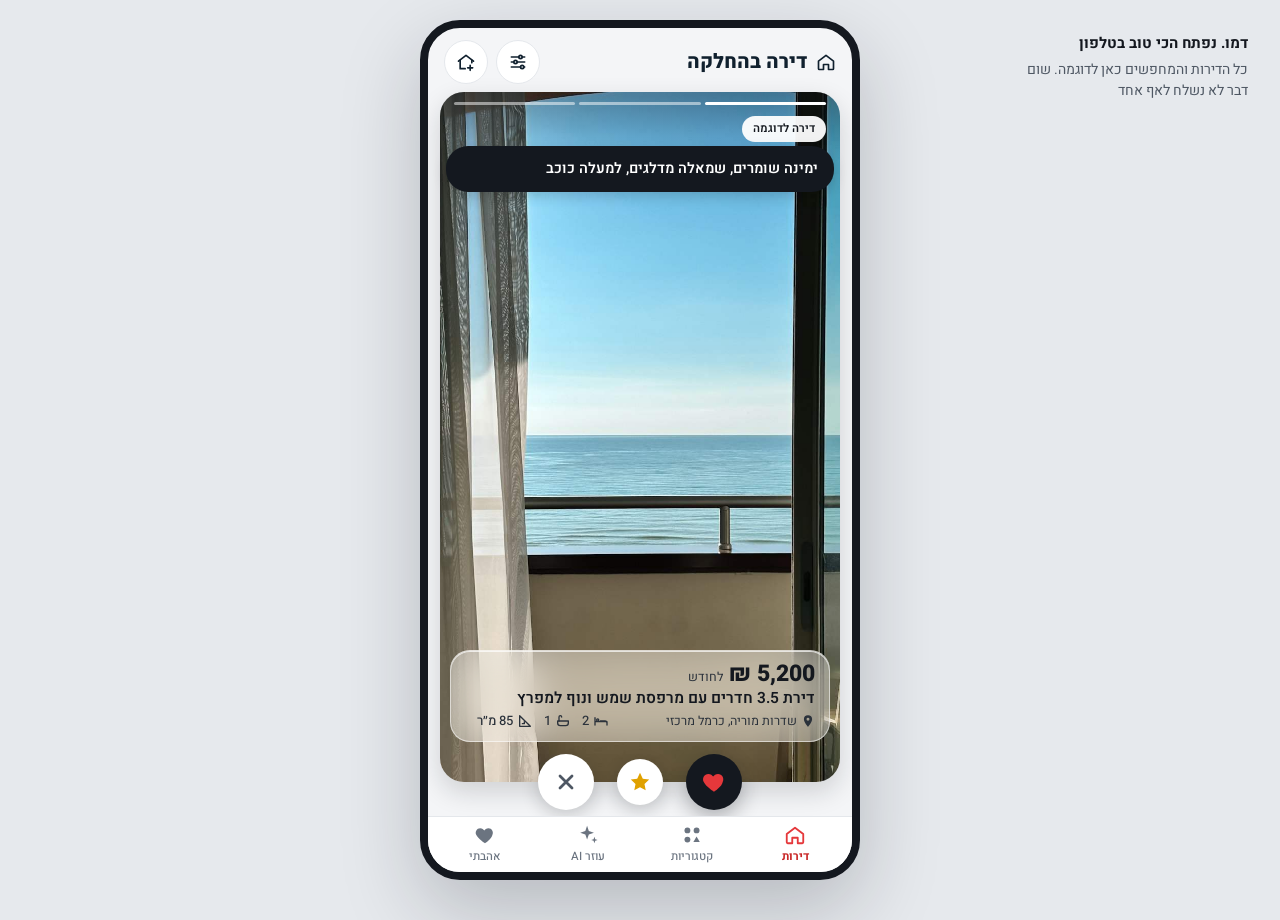
==== commit fa86befd: "Fixes from Hagai's iPhone video: invisible toast, buttons hidden by tab bar, tab bar over keyboard, " ====
--- a/next/index.html
+++ b/next/index.html
@@ -688,6 +688,25 @@
 .cat .badge2 { display: none; }
 .cat .label small { color: var(--ink-2); }
 .composer button, .avatar, .msg.me { border: 0; }
+
+/* ——— תיקונים מהסרטון של חגי, 16.11 (אייפון) ——— */
+/* ההודעה הקופצת קיבלה רקע לבן עם טקסט לבן, ונראתה כפס לבן ריק */
+.toast { --ink: #FFFFFF; background: #14181F; color: #FFFFFF; }
+.toast.ok { background: #13854F; }
+/* באייפון התפריט התחתון גבוה יותר בגובה פס הבית, והוא הסתיר את חצי הכפתורים */
+:root { --tabbar-room: calc(56px + env(safe-area-inset-bottom)); }
+/* כשהמקלדת פתוחה התפריט התחתון לא צף מעליה */
+#app:has(.composer input:focus, .field input:focus, .field textarea:focus) .tabbar { display: none; }
+#app:has(.composer input:focus, .field input:focus, .field textarea:focus) .screen { padding-block-end: 0; }
+/* מסך ההתאמה: רקע בהיר, ותוויות כהות וקריאות במקום תכלת */
+.match::before { background: none; }
+.match h1 { text-shadow: none; color: var(--ink); }
+.match .sub { color: var(--ink-2); }
+.reveal dt { color: var(--ink-2); }
+.match .hello svg { color: var(--fit); }
+.match-art { box-shadow: 0 12px 30px rgba(20, 24, 31, .2); }
+/* כפתור הסינון לא נשבר לשתי שורות */
+.sheet-foot .btn-primary { white-space: nowrap; font-size: 14.5px; padding-inline: 10px; }
 
 </style>
 </head>
